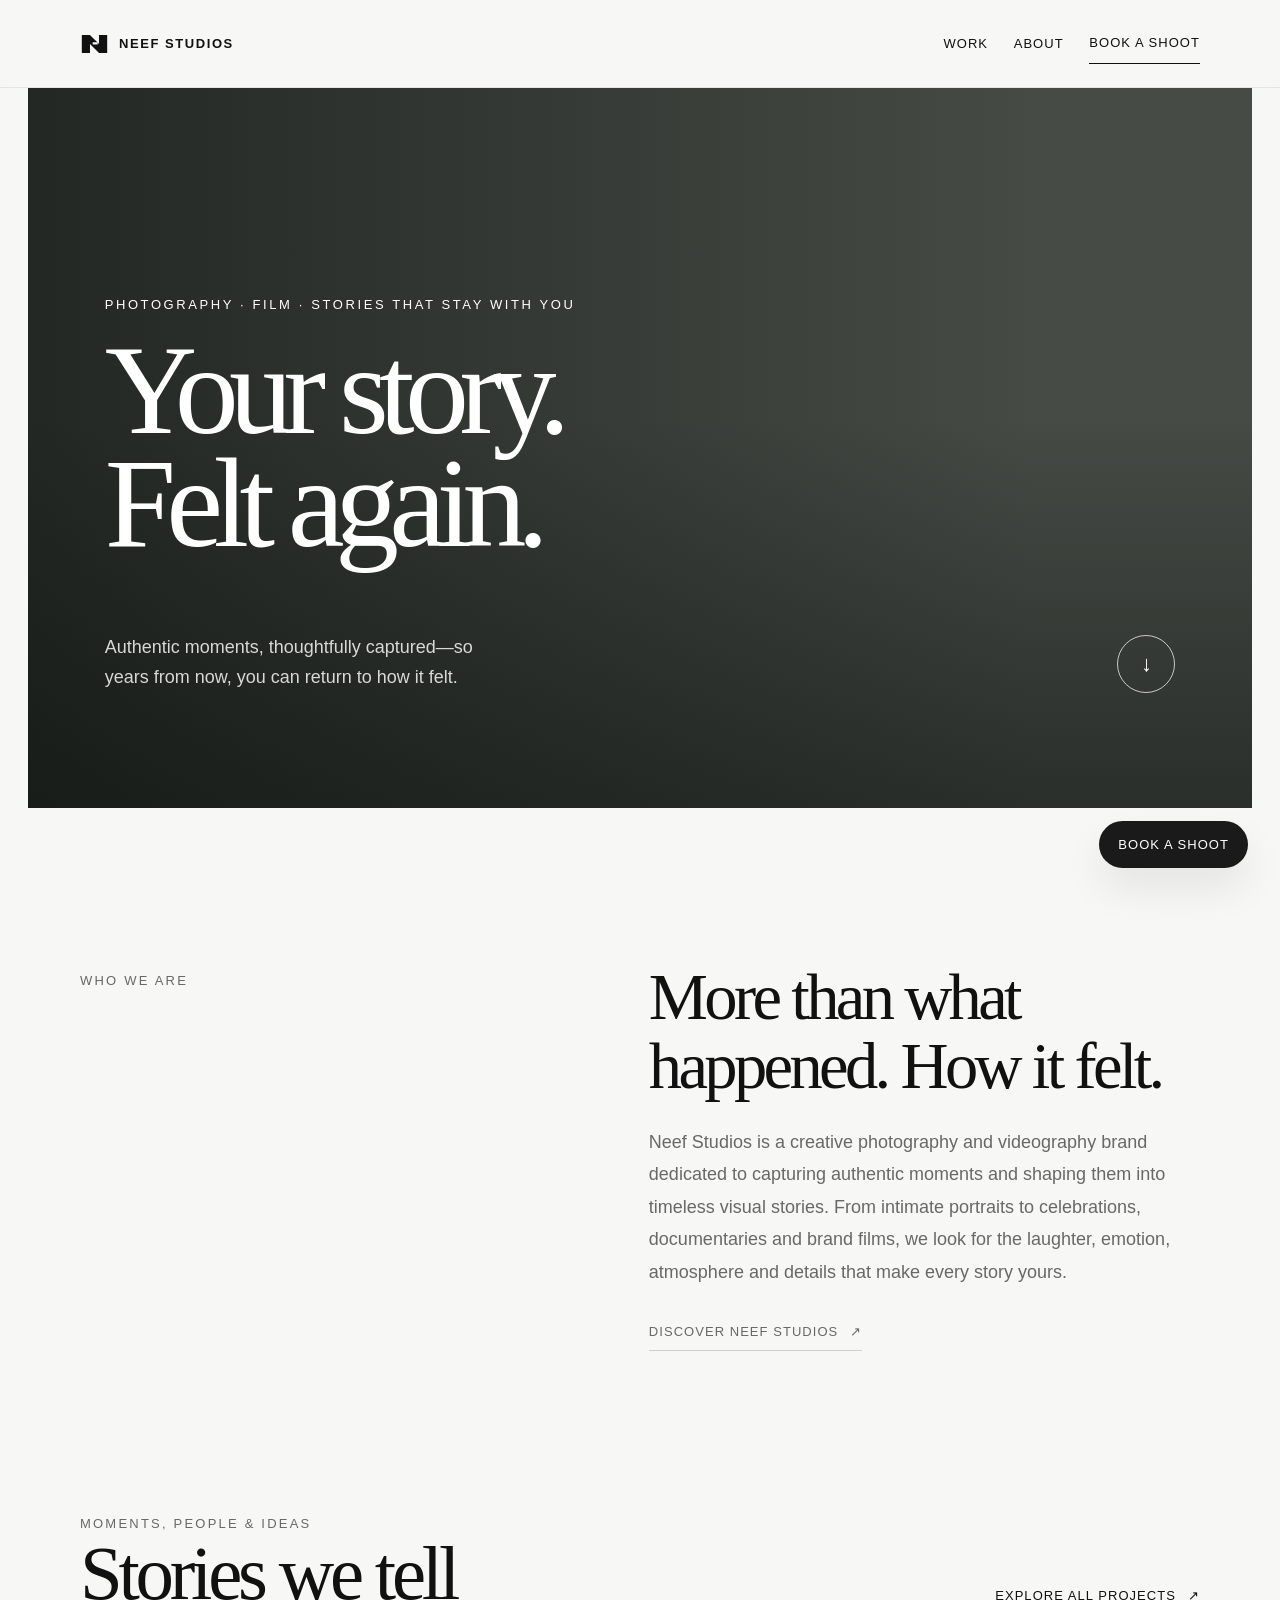
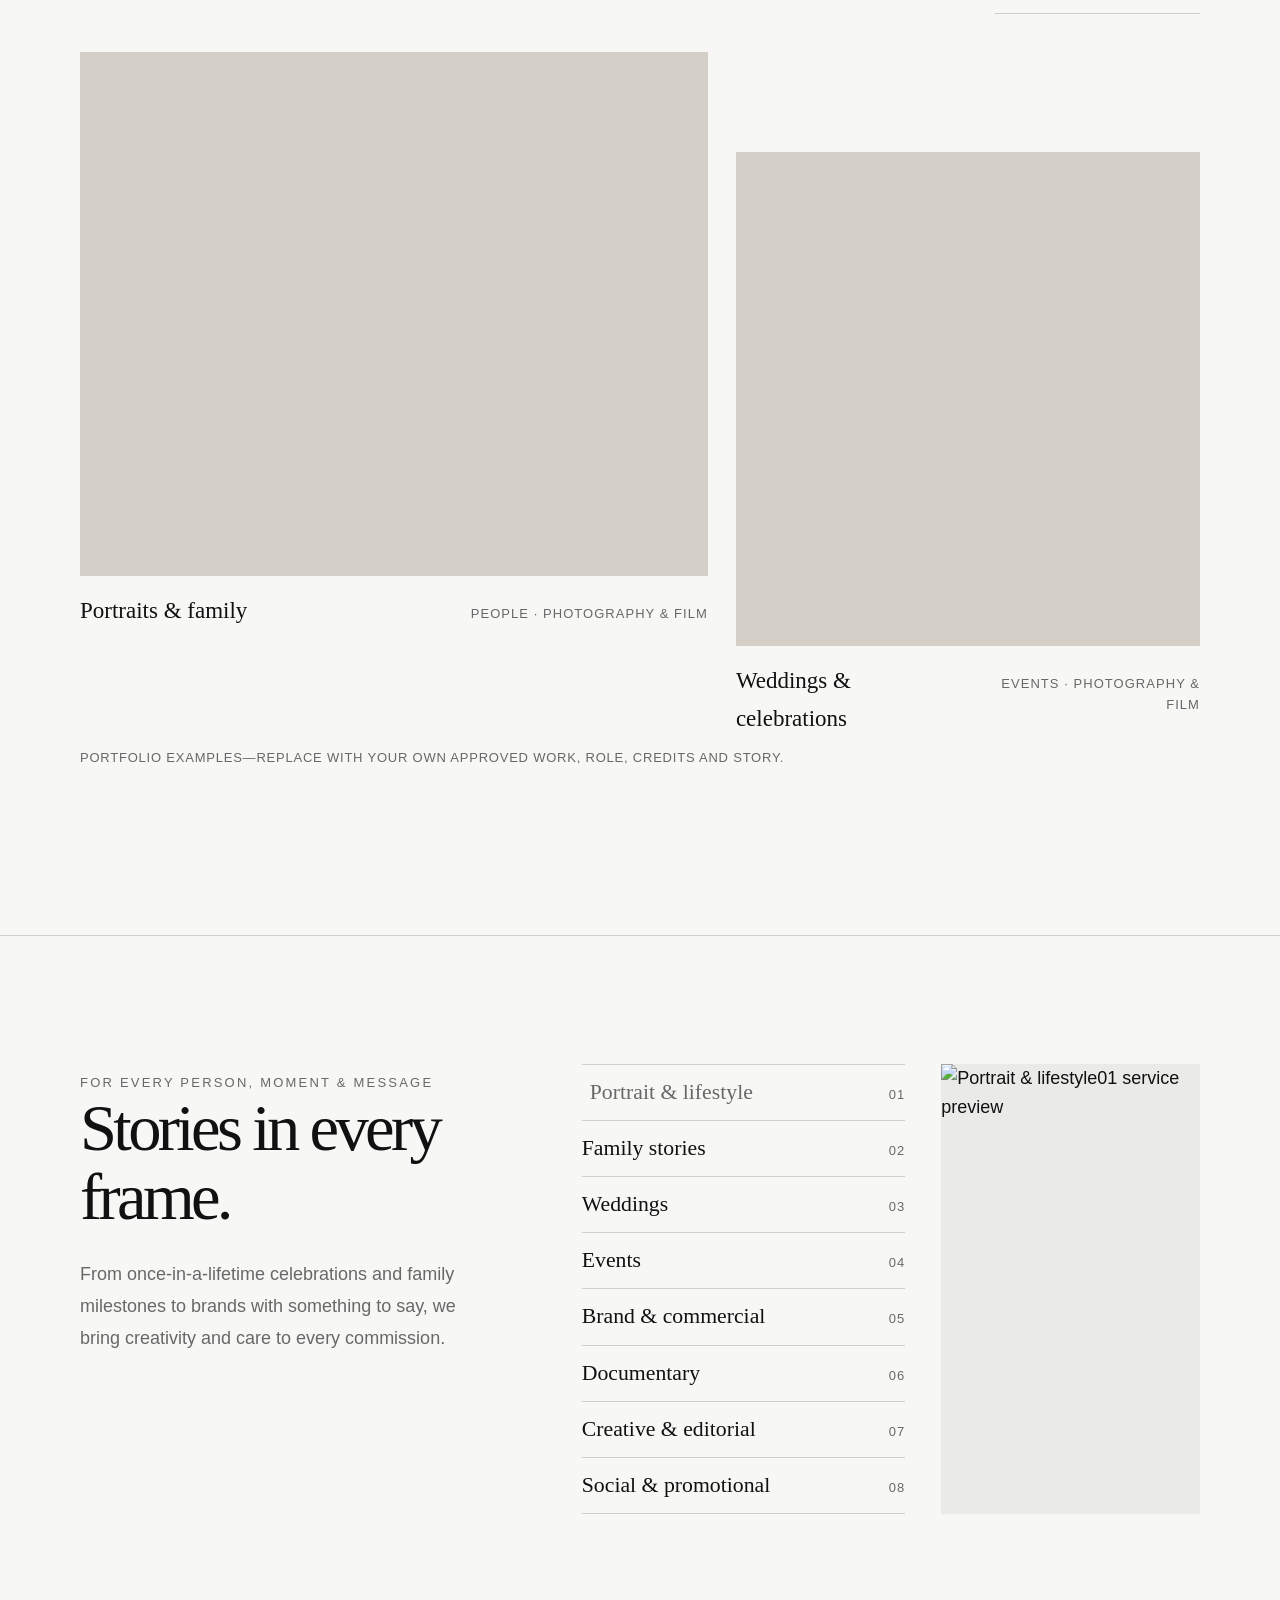
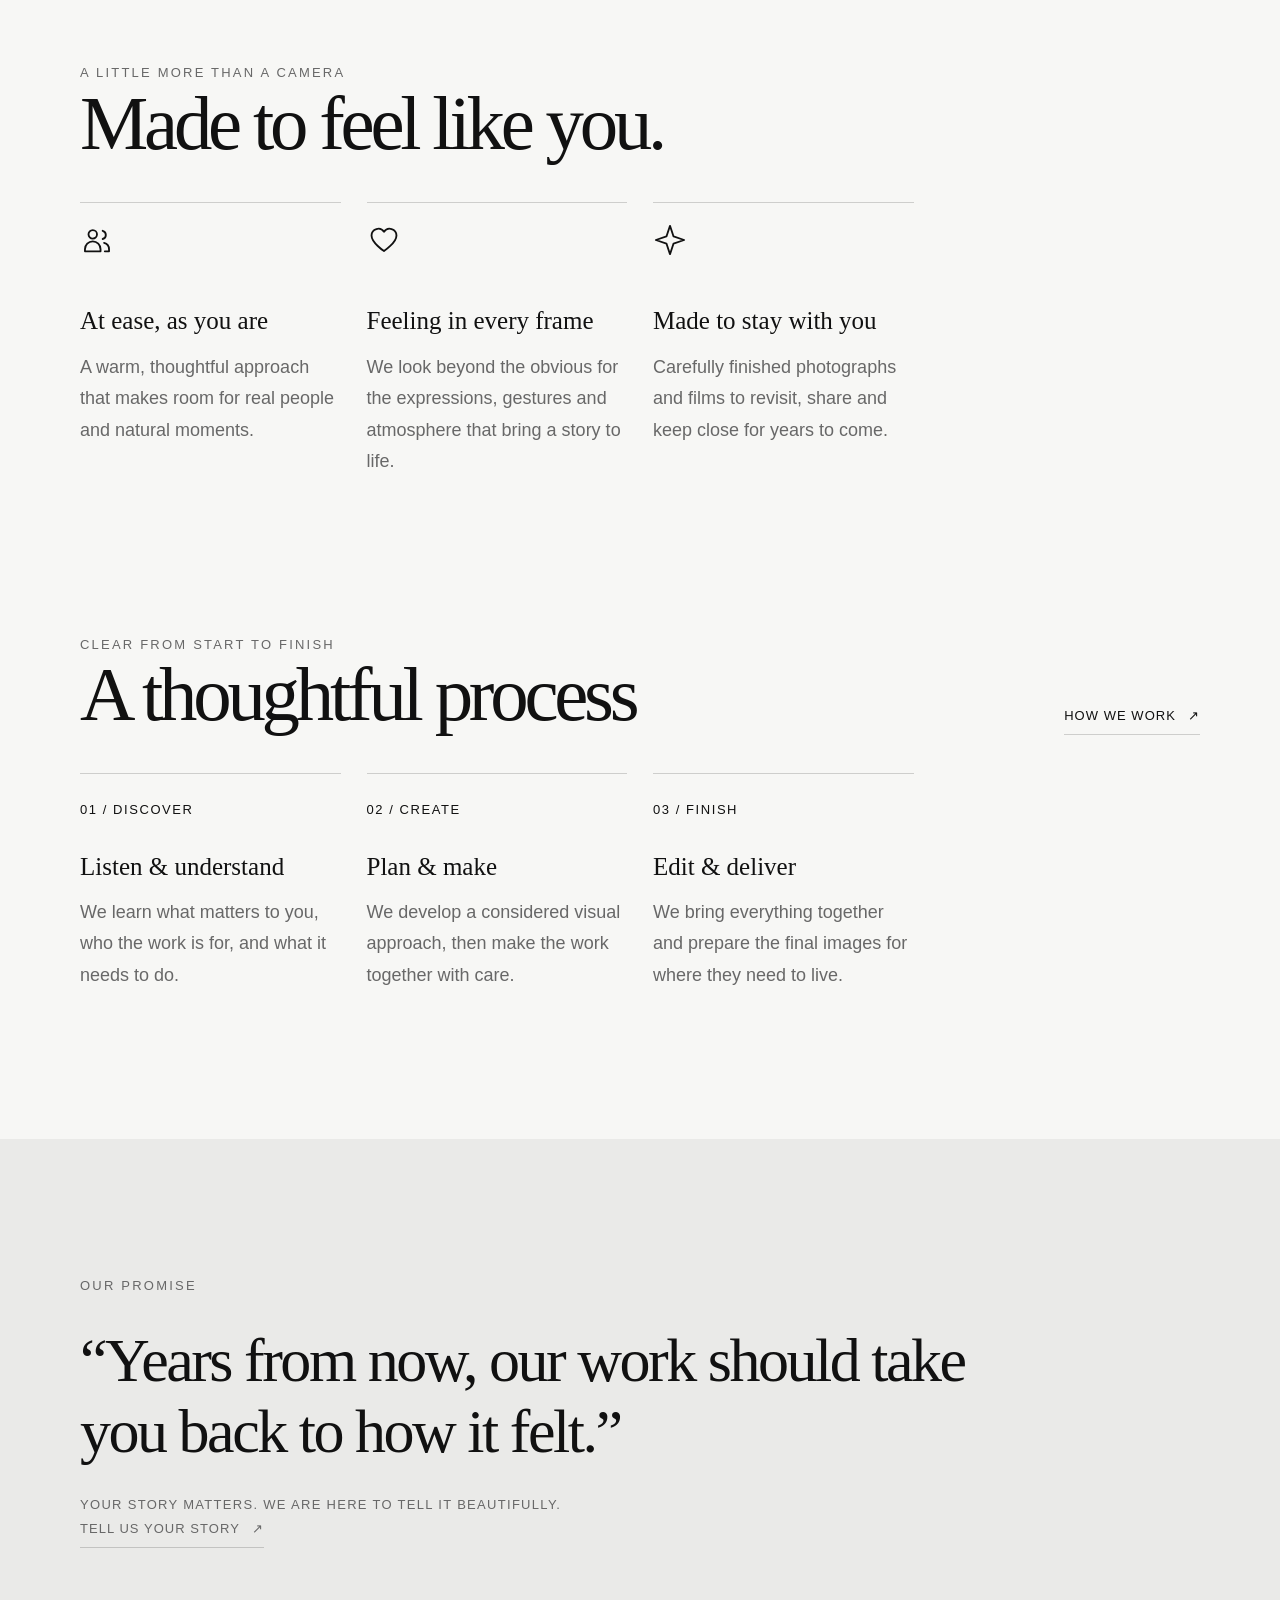
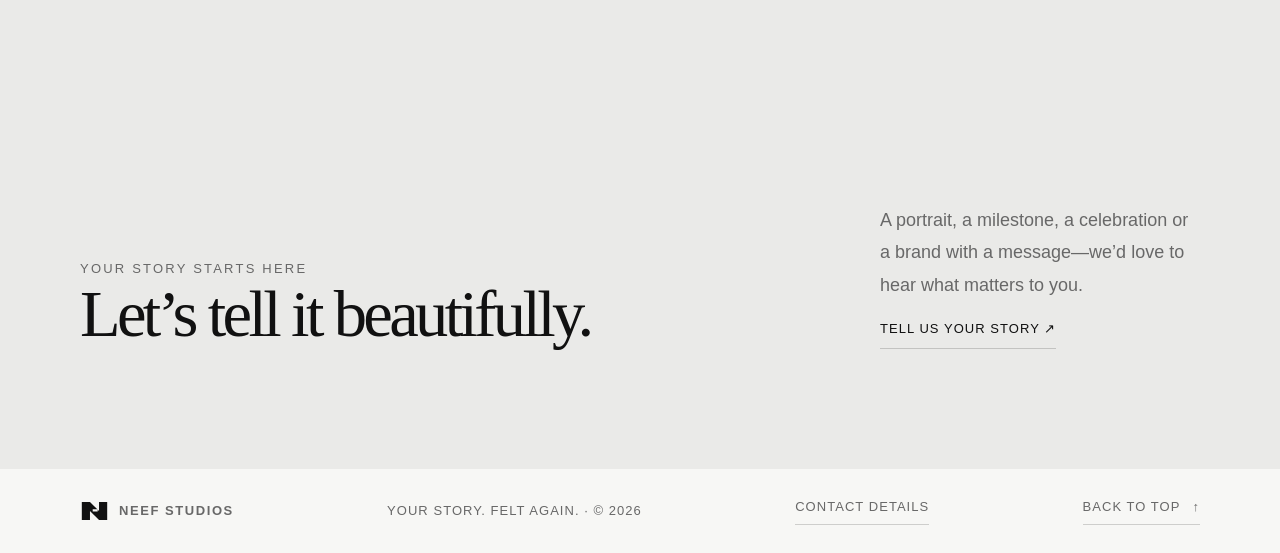
==== index.html @ 14a22620 "Oluwanifemi's studio" ====
<!DOCTYPE html>
<html lang="en-GB">
<head>
    <meta charset="UTF-8">
    <meta name="viewport" content="width=device-width, initial-scale=1.0">
    <meta name="description" content="Neef Studios captures authentic moments and turns them into timeless photography and films that take you back to how it felt.">
    <meta name="theme-color" content="#111111">
    <meta property="og:title" content="Neef Studios — Your Story, Felt Again">
    <meta property="og:description" content="Authentic photography and videography for people, families, weddings, events and brands in Liverpool.">
    <meta property="og:type" content="website">
    <meta property="og:image" content="https://images.unsplash.com/photo-1519741497674-611481863552?auto=format&fit=crop&w=1200&q=80">
    <title>Neef Studios — Your Story, Felt Again</title>
    <link rel="icon" type="image/svg+xml" href="assets/neef-mark.svg">
    <link rel="stylesheet" href="styles.css">
    <script async src="https://tally.so/widgets/embed.js"></script>
    <script defer src="site.js"></script>
</head>
<body>
    <a class="skip-link" href="#main-content">Skip to main content</a>
    <header class="site-header" id="top">
        <a class="wordmark" href="index.html" aria-label="Neef Studios home"><img class="brand-mark" src="assets/neef-mark.svg" alt="">Neef Studios</a>
        <nav class="nav-links" aria-label="Main navigation">
            <a href="work.html">Work</a>
            <a href="about.html">About</a>
            <a class="contact-link" href="#tally-open=5BWyWQ&amp;tally-overlay=1&amp;tally-emoji-text=📷&amp;tally-emoji-animation=flash&amp;tally-auto-close=3000" data-tally-open="5BWyWQ" data-tally-overlay="1" data-tally-emoji-text="📷" data-tally-emoji-animation="flash" data-tally-auto-close="3000" data-ref="website" data-service="Booking enquiry">Book a shoot</a>
        </nav>
    </header>

    <main id="main-content" tabindex="-1">
        <section class="hero hero-home" aria-labelledby="hero-title">
            <div class="hero-content">
                <p class="eyebrow">Photography · Film · Stories that stay with you</p>
                <h1 id="hero-title">Your story.<br>Felt again.</h1>
                <div class="hero-bottom">
                    <p class="hero-copy">Authentic moments, thoughtfully captured—so years from now, you can return to how it felt.</p>
                    <a class="round-link" href="#work" aria-label="Explore selected work">↓</a>
                </div>
            </div>
        </section>

        <section class="section intro" aria-labelledby="intro-title">
            <p class="section-label">Who we are</p>
            <div>
                <h2 id="intro-title">More than what happened. How it felt.</h2>
                <p class="intro-copy">Neef Studios is a creative photography and videography brand dedicated to capturing authentic moments and shaping them into timeless visual stories. From intimate portraits to celebrations, documentaries and brand films, we look for the laughter, emotion, atmosphere and details that make every story yours.</p>
                <p class="intro-copy"><a class="text-link" href="about.html">Discover Neef Studios <span aria-hidden="true">↗</span></a></p>
            </div>
        </section>

        <section class="section work" id="work" aria-labelledby="work-title">
            <div class="section-heading">
                <div>
                    <p class="section-label">Moments, people &amp; ideas</p>
                    <h2 id="work-title">Stories we tell</h2>
                </div>
                <a class="text-link" href="work.html">Explore all projects <span aria-hidden="true">↗</span></a>
            </div>
            <div class="projects">
                <article class="project">
                    <a class="project-card-link" href="projects/somewhere-slowly.html">
                        <div class="project-image-wrap">
                            <div class="project-image project-image-one" role="img" aria-label="Family sharing a candid moment together outdoors"></div>
                            <div class="project-overlay">
                                <span>Portraits · Families</span>
                                <strong>Small gestures, big feelings, the people who make a family.</strong>
                            </div>
                        </div>
                        <div class="project-meta">
                            <h3>Portraits &amp; family</h3>
                            <p>People · Photography &amp; film</p>
                        </div>
                    </a>
                </article>
                <article class="project">
                    <a class="project-card-link" href="projects/closer-to-the-tide.html">
                        <div class="project-image-wrap">
                            <div class="project-image project-image-two" role="img" aria-label="Wedding couple celebrating with family and friends"></div>
                            <div class="project-overlay">
                                <span>Weddings · Events</span>
                                <strong>The atmosphere, details and in-between moments of the day.</strong>
                            </div>
                        </div>
                        <div class="project-meta">
                            <h3>Weddings &amp; celebrations</h3>
                            <p>Events · Photography &amp; film</p>
                        </div>
                    </a>
                </article>
            </div>
            <p class="project-note">Portfolio examples—replace with your own approved work, role, credits and story.</p>
        </section>

        <section class="section services" aria-labelledby="services-title">
            <div>
                <p class="section-label">For every person, moment &amp; message</p>
                <h2 id="services-title">Stories in every frame.</h2>
                <p class="body-copy">From once-in-a-lifetime celebrations and family milestones to brands with something to say, we bring creativity and care to every commission.</p>
            </div>
            <div class="service-showcase">
                <ul class="service-index" aria-label="Our services">
                    <li><button class="service-item" type="button" data-service-preview="https://images.unsplash.com/photo-1534528741775-53994a69daeb?auto=format&amp;fit=crop&amp;w=900&amp;q=85" aria-pressed="false"><span class="service-name">Portrait &amp; lifestyle</span><span class="service-number">01</span></button></li>
                    <li><button class="service-item" type="button" data-service-preview="https://images.unsplash.com/photo-1511895426328-dc8714191300?auto=format&amp;fit=crop&amp;w=900&amp;q=85" aria-pressed="false"><span class="service-name">Family stories</span><span class="service-number">02</span></button></li>
                    <li><button class="service-item" type="button" data-service-preview="https://images.unsplash.com/photo-1519741497674-611481863552?auto=format&amp;fit=crop&amp;w=900&amp;q=85" aria-pressed="false"><span class="service-name">Weddings</span><span class="service-number">03</span></button></li>
                    <li><button class="service-item" type="button" data-service-preview="https://images.unsplash.com/photo-1511795409834-ef04bbd61622?auto=format&amp;fit=crop&amp;w=900&amp;q=85" aria-pressed="false"><span class="service-name">Events</span><span class="service-number">04</span></button></li>
                    <li><button class="service-item" type="button" data-service-preview="https://images.unsplash.com/photo-1524758631624-e2822e304c36?auto=format&amp;fit=crop&amp;w=900&amp;q=85" aria-pressed="false"><span class="service-name">Brand &amp; commercial</span><span class="service-number">05</span></button></li>
                    <li><button class="service-item" type="button" data-service-preview="https://images.unsplash.com/photo-1531058020387-3be344556be6?auto=format&amp;fit=crop&amp;w=900&amp;q=85" aria-pressed="false"><span class="service-name">Documentary</span><span class="service-number">06</span></button></li>
                    <li><button class="service-item" type="button" data-service-preview="https://images.unsplash.com/photo-1500530855697-b586d89ba3ee?auto=format&amp;fit=crop&amp;w=900&amp;q=85" aria-pressed="false"><span class="service-name">Creative &amp; editorial</span><span class="service-number">07</span></button></li>
                    <li><button class="service-item" type="button" data-service-preview="https://images.unsplash.com/photo-1611162617474-5b21e879e113?auto=format&amp;fit=crop&amp;w=900&amp;q=85" aria-pressed="false"><span class="service-name">Social &amp; promotional</span><span class="service-number">08</span></button></li>
                </ul>
                <div class="service-preview" data-service-preview-panel aria-hidden="true">
                    <img src="" alt="">
                    <span>Explore our services</span>
                </div>
            </div>
        </section>

        <section class="section home-process" aria-label="What makes a Neef Studios story">
            <div class="section-heading">
                <div>
                    <p class="section-label">A little more than a camera</p>
                    <h2>Made to feel like you.</h2>
                </div>
            </div>
            <div class="value-grid">
                <article class="value-card">
                    <svg class="service-icon" aria-hidden="true"><use href="assets/icons.svg#icon-people"></use></svg>
                    <h3>At ease, as you are</h3>
                    <p>A warm, thoughtful approach that makes room for real people and natural moments.</p>
                </article>
                <article class="value-card">
                    <svg class="service-icon" aria-hidden="true"><use href="assets/icons.svg#icon-heart"></use></svg>
                    <h3>Feeling in every frame</h3>
                    <p>We look beyond the obvious for the expressions, gestures and atmosphere that bring a story to life.</p>
                </article>
                <article class="value-card">
                    <svg class="service-icon" aria-hidden="true"><use href="assets/icons.svg#icon-spark"></use></svg>
                    <h3>Made to stay with you</h3>
                    <p>Carefully finished photographs and films to revisit, share and keep close for years to come.</p>
                </article>
            </div>
        </section>

        <section class="section home-process" aria-labelledby="process-title">
            <div class="section-heading">
                <div>
                    <p class="section-label">Clear from start to finish</p>
                    <h2 id="process-title">A thoughtful process</h2>
                </div>
                <a class="text-link" href="about.html">How we work <span aria-hidden="true">↗</span></a>
            </div>
            <div class="process-grid">
                <article class="process-card">
                    <span class="number">01 / DISCOVER</span>
                    <h3>Listen &amp; understand</h3>
                    <p>We learn what matters to you, who the work is for, and what it needs to do.</p>
                </article>
                <article class="process-card">
                    <span class="number">02 / CREATE</span>
                    <h3>Plan &amp; make</h3>
                    <p>We develop a considered visual approach, then make the work together with care.</p>
                </article>
                <article class="process-card">
                    <span class="number">03 / FINISH</span>
                    <h3>Edit &amp; deliver</h3>
                    <p>We bring everything together and prepare the final images for where they need to live.</p>
                </article>
            </div>
        </section>

        <section class="testimonial" aria-labelledby="approach-title">
            <div class="section">
                <p class="section-label">Our promise</p>
                <blockquote id="approach-title">“Years from now, our work should take you back to how it felt.”</blockquote>
                <p class="body-copy">Your story matters. We are here to tell it beautifully. <a class="text-link" href="#tally-open=5BWyWQ&amp;tally-overlay=1&amp;tally-emoji-text=📷&amp;tally-emoji-animation=flash&amp;tally-auto-close=3000" data-tally-open="5BWyWQ" data-tally-overlay="1" data-tally-emoji-text="📷" data-tally-emoji-animation="flash" data-tally-auto-close="3000" data-ref="website" data-service="General enquiry">Tell us your story <span aria-hidden="true">↗</span></a></p>
            </div>
        </section>

        <section class="contact" aria-labelledby="contact-title">
            <div class="section contact-inner">
                <div>
                    <p class="section-label">Your story starts here</p>
                    <h2 id="contact-title">Let’s tell it beautifully.</h2>
                </div>
                <p class="contact-note">A portrait, a milestone, a celebration or a brand with a message—we’d love to hear what matters to you.<br>
                    <a class="text-link" href="#tally-open=5BWyWQ&amp;tally-overlay=1&amp;tally-emoji-text=📷&amp;tally-emoji-animation=flash&amp;tally-auto-close=3000" data-tally-open="5BWyWQ" data-tally-overlay="1" data-tally-emoji-text="📷" data-tally-emoji-animation="flash" data-tally-auto-close="3000" data-ref="website" data-service="General enquiry">Tell us your story <span aria-hidden="true">↗</span></a>
                </p>
            </div>
        </section>
    </main>

    <footer class="site-footer">
        <a class="wordmark" href="index.html" aria-label="Neef Studios home"><img class="brand-mark" src="assets/neef-mark.svg" alt="">Neef Studios</a>
        <p>Your story. Felt again. · © <span data-current-year></span></p>
        <a class="text-link" href="contact.html">Contact details</a>
        <a class="text-link" href="#top">Back to top <span aria-hidden="true">↑</span></a>
    </footer>
    <a class="floating-cta" href="#tally-open=5BWyWQ&amp;tally-overlay=1&amp;tally-emoji-text=📷&amp;tally-emoji-animation=flash&amp;tally-auto-close=3000" data-tally-open="5BWyWQ" data-tally-overlay="1" data-tally-emoji-text="📷" data-tally-emoji-animation="flash" data-tally-auto-close="3000" data-ref="floating-cta" data-service="Booking enquiry">Book a shoot</a>
</body>
</html>
---- styles.css ----
:root {
    color-scheme: light;
    --text-small: clamp(12px, 0.15vw + 11.5px, 13px);
    --text-body: clamp(16px, 0.2vw + 15.5px, 18px);
    --ink: #111;
    --paper: #f7f7f5;
    --muted: #686868;
    --accent: #111;
    --line: rgba(17, 17, 17, 0.18);
    --soft: #eaeae8;
    --shadow: 0 20px 40px rgba(17, 17, 17, 0.08);
}

.case-video {
    padding: clamp(60px, 9vw, 110px) 0;
    background-color: var(--soft);
    background-image: radial-gradient(rgba(17, 17, 17, 0.06) 0.7px, transparent 0.7px);
    background-size: 20px 20px;
}

.case-video-inner {
    max-width: 1100px;
}

.video-preview {
    position: relative;
    width: 100%;
    aspect-ratio: 16 / 9;
    margin-top: 36px;
    overflow: hidden;
    border: 0;
    padding: 0;
    background: var(--ink);
    color: white;
    cursor: pointer;
    text-align: left;
}

.video-preview img,
.video-preview iframe {
    width: 100%;
    height: 100%;
    border: 0;
    object-fit: cover;
}

.video-preview img {
    opacity: 0.82;
    transition: opacity 250ms ease, transform 700ms cubic-bezier(0.2, 0.65, 0.3, 1);
}

.video-preview:hover img,
.video-preview:focus-visible img {
    opacity: 0.68;
    transform: scale(1.025);
}

.video-preview:focus-visible {
    outline: 3px solid var(--ink);
    outline-offset: 4px;
}

.video-play {
    position: absolute;
    top: 50%;
    left: 50%;
    width: 72px;
    height: 72px;
    display: grid;
    place-items: center;
    transform: translate(-50%, -50%);
    border: 1px solid rgba(255, 255, 255, 0.85);
    border-radius: 50%;
    background: rgba(17, 17, 17, 0.48);
    transition: background 180ms ease, transform 180ms ease;
}

.video-play::after {
    width: 0;
    height: 0;
    margin-left: 5px;
    border-top: 9px solid transparent;
    border-bottom: 9px solid transparent;
    border-left: 13px solid currentColor;
    content: "";
}

.video-preview:hover .video-play,
.video-preview:focus-visible .video-play {
    transform: translate(-50%, -50%) scale(1.08);
    background: rgba(17, 17, 17, 0.78);
}

.video-caption {
    display: flex;
    justify-content: space-between;
    gap: 24px;
    margin-top: 14px;
    color: var(--muted);
    font-size: var(--text-small);
    line-height: 1.6;
}

.video-caption p {
    margin: 0;
}

.video-credit {
    flex: 0 0 auto;
    text-align: right;
}

.video-credit a {
    color: var(--ink);
    text-decoration: underline;
    text-underline-offset: 3px;
}

* {
    box-sizing: border-box;
}

html {
    scroll-behavior: smooth;
}

body {
    margin: 0;
    background: var(--paper);
    color: var(--ink);
    font-family: Arial, Helvetica, sans-serif;
    font-size: var(--text-body);
    line-height: 1.65;
    -webkit-font-smoothing: antialiased;
}

a {
    color: inherit;
    text-decoration: none;
}

.skip-link {
    position: absolute;
    z-index: 100;
    top: 12px;
    left: 12px;
    padding: 12px 16px;
    transform: translateY(-160%);
    background: var(--ink);
    color: #fff;
}

.skip-link:focus {
    transform: translateY(0);
}

img {
    display: block;
    max-width: 100%;
}

.site-header,
.section,
.site-footer {
    width: min(1440px, 100%);
    margin: 0 auto;
    padding-right: 6.25%;
    padding-left: 6.25%;
}

.site-header {
    position: sticky;
    top: 0;
    z-index: 20;
    min-height: 88px;
    display: flex;
    align-items: center;
    justify-content: space-between;
    gap: 24px;
    background: rgba(247, 247, 245, 0.9);
    backdrop-filter: blur(8px);
    border-bottom: 1px solid rgba(17, 17, 17, 0.08);
}

.wordmark {
    display: inline-flex;
    align-items: center;
    gap: 10px;
    font-size: clamp(13px, 1vw, 15px);
    font-weight: 700;
    letter-spacing: 0.12em;
    text-transform: uppercase;
    white-space: nowrap;
}

.brand-mark {
    width: 29px;
    height: 22px;
    flex: 0 0 auto;
}

.nav-links {
    display: flex;
    flex-wrap: wrap;
    align-items: center;
    justify-content: flex-end;
    gap: clamp(14px, 2vw, 42px);
    font-size: var(--text-small);
    letter-spacing: 0.08em;
    text-transform: uppercase;
}

.nav-links a,
.text-link {
    transition: color 180ms ease;
}

.nav-links a {
    padding: 9px 0;
}

.nav-links a:hover,
.text-link:hover {
    text-decoration: underline;
    text-underline-offset: 5px;
}

.nav-links a:focus-visible,
.wordmark:focus-visible,
.round-link:focus-visible {
    outline: 2px solid currentColor;
    outline-offset: 4px;
}

.contact-link {
    padding: 7px 0 5px;
    border-bottom: 1px solid currentColor;
}

.floating-cta {
    position: fixed;
    right: clamp(18px, 3vw, 32px);
    bottom: clamp(18px, 3vw, 32px);
    z-index: 30;
    display: inline-flex;
    align-items: center;
    gap: 8px;
    padding: 12px 18px;
    border: 1px solid rgba(17, 17, 17, 0.12);
    border-radius: 999px;
    background: rgba(17, 17, 17, 0.96);
    box-shadow: var(--shadow);
    color: #fff;
    font-size: var(--text-small);
    letter-spacing: 0.08em;
    text-transform: uppercase;
    transition: transform 180ms ease, box-shadow 180ms ease;
}

.floating-cta:hover,
.floating-cta:focus-visible {
    transform: translateY(-2px);
    box-shadow: 0 24px 42px rgba(17, 17, 17, 0.18);
}

.hero {
    position: relative;
    min-height: min(720px, calc(100svh - 88px));
    margin: 0 2.2%;
    display: flex;
    align-items: flex-end;
    overflow: hidden;
    color: #fff;
    background: #4c514b center 52% / cover no-repeat;
}

.hero-home {
    background-image: url("https://images.unsplash.com/photo-1519741497674-611481863552?auto=format&fit=crop&w=2200&q=85");
}

.hero::before {
    position: absolute;
    inset: 0;
    content: "";
    background: linear-gradient(90deg, rgba(12, 16, 14, 0.64), rgba(12, 16, 14, 0.1) 82%),
        linear-gradient(0deg, rgba(12, 16, 14, 0.48), transparent 54%);
}

.hero-content {
    position: relative;
    z-index: 1;
    width: min(1440px, 100%);
    margin: 0 auto;
    padding: clamp(48px, 9vw, 120px) 6.25%;
}

.eyebrow {
    margin: 0 0 20px;
    font-size: var(--text-small);
    letter-spacing: 0.2em;
    line-height: 1.5;
    text-transform: uppercase;
}

.hero h1 {
    max-width: 900px;
    margin: 0;
    font-family: Georgia, "Times New Roman", serif;
    font-size: clamp(58px, 10vw, 144px);
    font-weight: 400;
    letter-spacing: -0.075em;
    line-height: 0.88;
}

.hero-bottom {
    display: flex;
    align-items: end;
    justify-content: space-between;
    gap: 32px;
    margin-top: clamp(34px, 6vw, 72px);
}

.hero-copy {
    max-width: 380px;
    margin: 0;
    color: rgba(255, 255, 255, 0.82);
    font-size: var(--text-body);
    line-height: 1.7;
}

.round-link {
    width: 58px;
    height: 58px;
    flex: 0 0 auto;
    display: grid;
    place-items: center;
    border: 1px solid rgba(255, 255, 255, 0.72);
    border-radius: 50%;
    font-size: 22px;
    transition: color 180ms ease, background 180ms ease;
}

.round-link:hover {
    background: #fff;
    color: var(--ink);
}

.intro {
    display: grid;
    grid-template-columns: 1fr 1.15fr;
    gap: 8%;
    padding-top: clamp(88px, 12vw, 160px);
    padding-bottom: clamp(88px, 12vw, 160px);
}

.section-label {
    margin: 8px 0 0;
    color: var(--muted);
    font-size: var(--text-small);
    letter-spacing: 0.17em;
    text-transform: uppercase;
}

.intro h2,
.services h2,
.section-heading h2,
.contact h2,
.page-title,
.case-title {
    margin: 0;
    font-family: Georgia, "Times New Roman", serif;
    font-size: clamp(38px, 5.2vw, 72px);
    font-weight: 400;
    letter-spacing: -0.055em;
    line-height: 1.04;
}

.intro-copy,
.body-copy {
    max-width: 650px;
    margin: 26px 0 0;
    color: var(--muted);
    font-size: var(--text-body);
    line-height: 1.8;
}

.work {
    padding-bottom: clamp(96px, 13vw, 170px);
}

.section-heading {
    display: flex;
    align-items: end;
    justify-content: space-between;
    gap: 24px;
    margin-bottom: 38px;
}

.section-heading h2 {
    font-size: clamp(42px, 6vw, 82px);
}

.text-link {
    display: inline-flex;
    align-items: center;
    gap: 12px;
    padding-bottom: 7px;
    border-bottom: 1px solid var(--line);
    font-size: var(--text-small);
    letter-spacing: 0.08em;
    text-transform: uppercase;
    white-space: nowrap;
}

.projects {
    display: grid;
    grid-template-columns: 1.15fr 0.85fr;
    gap: 28px;
}

.project:nth-child(2) {
    margin-top: 100px;
}

.project {
    min-width: 0;
}

.project[hidden],
[hidden] {
    display: none !important;
}

.project-image-wrap {
    position: relative;
    overflow: hidden;
    background: var(--ink);
}

.project-image {
    min-height: 280px;
    aspect-ratio: 1.2;
    background-color: #d4d0c7;
    background-position: center;
    background-size: cover;
    transition: transform 700ms cubic-bezier(0.2, 0.65, 0.3, 1), filter 500ms ease;
}

.project-card-link:hover .project-image,
.project-card-link:focus-visible .project-image {
    transform: scale(1.055);
    filter: saturate(0.82);
}

.project-overlay {
    position: absolute;
    inset: 0;
    display: flex;
    flex-direction: column;
    justify-content: end;
    padding: clamp(20px, 3vw, 36px);
    background: linear-gradient(0deg, rgba(0, 0, 0, 0.78), rgba(0, 0, 0, 0) 76%);
    color: white;
    opacity: 0;
    transform: translateY(10px);
    transition: opacity 350ms ease, transform 450ms ease;
}

.project-card-link:hover .project-overlay,
.project-card-link:focus-visible .project-overlay {
    opacity: 1;
    transform: translateY(0);
}

.project-overlay span {
    font-size: var(--text-small);
    letter-spacing: 0.15em;
    text-transform: uppercase;
}

.project-overlay strong {
    max-width: 32ch;
    margin-top: 10px;
    font-family: Georgia, "Times New Roman", serif;
    font-size: clamp(19px, 2.4vw, 27px);
    font-weight: 400;
    line-height: 1.25;
}

.project-overlay p {
    max-width: 36ch;
    margin: 10px 0 0;
    color: rgba(255, 255, 255, 0.88);
    font-size: var(--text-small);
    line-height: 1.6;
}

.work-filters {
    display: flex;
    flex-wrap: wrap;
    gap: 10px;
    margin: 0 0 38px;
}

.filter-button {
    min-height: 44px;
    display: inline-flex;
    align-items: center;
    gap: 9px;
    padding: 9px 14px;
    border: 1px solid var(--line);
    border-radius: 100px;
    background: transparent;
    color: var(--ink);
    cursor: pointer;
    font: inherit;
    font-size: var(--text-small);
    letter-spacing: 0.04em;
    transition: color 220ms ease, background 220ms ease, border-color 220ms ease;
}

.filter-button svg {
    width: 16px;
    height: 16px;
    fill: none;
    stroke: currentColor;
    stroke-linecap: round;
    stroke-linejoin: round;
    stroke-width: 1.5;
}

.filter-button:hover,
.filter-button.is-active {
    border-color: var(--ink);
    background: var(--ink);
    color: white;
}

.filter-button:focus-visible,
.project-card-link:focus-visible,
.text-link:focus-visible {
    outline: 2px solid var(--ink);
    outline-offset: 4px;
}

.empty-state {
    padding: 28px 0;
    color: var(--muted);
}

.empty-state h2 {
    margin: 0 0 10px;
    color: var(--ink);
    font-family: Georgia, "Times New Roman", serif;
    font-size: 30px;
    font-weight: 400;
}

.service-icon {
    width: 34px;
    height: 34px;
    margin-bottom: 12px;
    fill: none;
    stroke: var(--ink);
    stroke-linecap: round;
    stroke-linejoin: round;
    stroke-width: 1.3;
}

.project:nth-child(2) .project-image {
    aspect-ratio: 0.94;
}

.project-image-one {
    background-image: url("https://images.unsplash.com/photo-1511895426328-dc8714191300?auto=format&fit=crop&w=1200&q=85");
}

.project-image-two {
    background-image: url("https://images.unsplash.com/photo-1519741497674-611481863552?auto=format&fit=crop&w=1000&q=85");
}

.project-meta {
    display: flex;
    align-items: baseline;
    justify-content: space-between;
    gap: 18px;
    padding-top: 16px;
}

.project-meta h3 {
    margin: 0;
    font-family: Georgia, "Times New Roman", serif;
    font-size: 23px;
    font-weight: 400;
}

.project-meta p {
    margin: 0;
    color: var(--muted);
    font-size: var(--text-small);
    letter-spacing: 0.08em;
    text-align: right;
    text-transform: uppercase;
}

.project-note {
    margin: 9px 0 0;
    color: var(--muted);
    font-size: var(--text-small);
    letter-spacing: 0.06em;
    text-transform: uppercase;
}

.services {
    display: grid;
    grid-template-columns: 0.8fr 1.2fr;
    gap: 8%;
    padding-top: clamp(72px, 10vw, 128px);
    padding-bottom: clamp(80px, 11vw, 140px);
    border-top: 1px solid var(--line);
}

.service-index {
    display: grid;
    align-content: start;
    margin: 0;
    padding: 0;
    list-style: none;
    border-top: 1px solid var(--line);
}

.service-index li {
    min-width: 0;
    border-bottom: 1px solid var(--line);
}

.service-item {
    width: 100%;
    display: flex;
    align-items: baseline;
    justify-content: space-between;
    gap: 16px;
    padding: 14px 0;
    border: 0;
    background: transparent;
    color: var(--ink);
    cursor: pointer;
    font-family: Georgia, "Times New Roman", serif;
    font-size: clamp(19px, 1.7vw, 24px);
    line-height: 1.25;
    text-align: left;
    transition: color 180ms ease, padding 220ms ease;
}

.service-item:hover,
.service-item:focus-visible,
.service-item[aria-pressed="true"] {
    padding-left: 8px;
    color: var(--muted);
}

.service-item:focus-visible {
    outline: 2px solid var(--ink);
    outline-offset: 3px;
}

.service-number {
    color: var(--muted);
    font-family: Arial, Helvetica, sans-serif;
    font-size: var(--text-small);
    letter-spacing: 0.08em;
}

.service-showcase {
    display: grid;
    grid-template-columns: minmax(0, 1fr) minmax(160px, 0.8fr);
    align-items: stretch;
    gap: clamp(18px, 3vw, 36px);
}

.service-preview {
    position: relative;
    min-width: 0;
    min-height: 100%;
    overflow: hidden;
    background: var(--soft);
}

.service-preview img {
    width: 100%;
    height: 100%;
    min-height: 100%;
    object-fit: cover;
    opacity: 0;
    transform: scale(1.035);
    transition: opacity 300ms ease, transform 700ms cubic-bezier(0.2, 0.65, 0.3, 1);
}

.service-preview.is-visible img {
    opacity: 1;
    transform: scale(1);
}

.service-preview > span {
    position: absolute;
    inset: 0;
    display: grid;
    place-items: center;
    padding: 20px;
    color: var(--muted);
    font-size: var(--text-small);
    letter-spacing: 0.1em;
    text-align: center;
    text-transform: uppercase;
    transition: opacity 180ms ease;
}

.service-preview.is-visible > span {
    opacity: 0;
}

.service-list {
    margin: 0;
    padding: 0;
    list-style: none;
    border-top: 1px solid var(--line);
}

.service-list li {
    display: flex;
    justify-content: space-between;
    gap: 20px;
    padding: 20px 0;
    border-bottom: 1px solid var(--line);
    font-family: Georgia, "Times New Roman", serif;
    font-size: clamp(22px, 3vw, 34px);
}

.service-list span {
    color: var(--accent);
    font-family: Arial, Helvetica, sans-serif;
    font-size: var(--text-body);
}

.process-grid,
.value-grid,
.detail-grid {
    display: grid;
    grid-template-columns: repeat(4, minmax(0, 1fr));
    gap: 26px;
}

.process-card,
.value-card,
.detail-card {
    padding-top: 20px;
    border-top: 1px solid var(--line);
}

.process-card .number {
    color: var(--accent);
    font-size: var(--text-small);
    letter-spacing: 0.12em;
}

.process-card h3,
.value-card h3,
.detail-card h3 {
    margin: 22px 0 10px;
    font-family: Georgia, "Times New Roman", serif;
    font-size: 25px;
    font-weight: 400;
}

.process-card p,
.value-card p,
.detail-card p {
    margin: 0;
    color: var(--muted);
    font-size: var(--text-body);
    line-height: 1.75;
}

.home-process {
    padding-bottom: clamp(88px, 12vw, 148px);
}

.testimonial {
    padding-top: clamp(76px, 10vw, 128px);
    padding-bottom: clamp(76px, 10vw, 128px);
    background-color: var(--soft);
    background-image: radial-gradient(rgba(17, 17, 17, 0.07) 0.7px, transparent 0.7px);
    background-size: 18px 18px;
}

.testimonial blockquote {
    max-width: 900px;
    margin: 28px 0 0;
    font-family: Georgia, "Times New Roman", serif;
    font-size: clamp(30px, 5vw, 62px);
    letter-spacing: -0.04em;
    line-height: 1.15;
}

.testimonial .body-copy {
    font-size: var(--text-small);
    letter-spacing: 0.1em;
    text-transform: uppercase;
}

.contact {
    padding-top: clamp(72px, 10vw, 128px);
    padding-bottom: clamp(80px, 10vw, 120px);
    background-color: var(--soft);
    background-image: radial-gradient(rgba(17, 17, 17, 0.06) 0.7px, transparent 0.7px);
    background-size: 20px 20px;
}

.contact-inner {
    display: grid;
    grid-template-columns: 1fr 1fr;
    align-items: end;
    gap: 36px;
}

.contact h2 {
    max-width: 680px;
}

.contact-note {
    justify-self: end;
    max-width: 320px;
    margin: 0;
    color: var(--muted);
    font-size: var(--text-body);
    line-height: 1.8;
}

.contact-note a {
    display: inline-block;
    margin-top: 16px;
    color: var(--ink);
}

.site-footer {
    min-height: 84px;
    display: flex;
    align-items: center;
    justify-content: space-between;
    gap: 20px;
    color: var(--muted);
    font-size: var(--text-small);
    letter-spacing: 0.08em;
    text-transform: uppercase;
}

.site-footer p {
    margin: 0;
}

.page-intro {
    padding-top: clamp(72px, 10vw, 130px);
    padding-bottom: clamp(58px, 8vw, 100px);
}

.page-intro .page-title {
    max-width: 1000px;
    margin-top: 18px;
    font-size: clamp(48px, 8vw, 110px);
}

.page-intro .body-copy {
    max-width: 700px;
}

.archive-grid {
    padding-bottom: clamp(90px, 12vw, 150px);
}

.archive-grid .project {
    margin: 0;
}

.archive-grid .project:nth-child(3n + 2) {
    margin-top: 90px;
}

.archive-grid .project:nth-child(3n) {
    margin-top: 34px;
}

.project-card-link {
    display: block;
}

.project-card-link:hover .project-meta h3 {
    color: var(--accent);
}

.page-band {
    padding: clamp(72px, 10vw, 128px) 0;
    background-color: var(--soft);
    background-image: radial-gradient(rgba(17, 17, 17, 0.06) 0.7px, transparent 0.7px);
    background-size: 20px 20px;
}

.content-section {
    padding-top: clamp(72px, 10vw, 128px);
    padding-bottom: clamp(72px, 10vw, 128px);
}

.content-split {
    display: grid;
    grid-template-columns: 0.75fr 1.25fr;
    gap: 8%;
}

.content-split h2,
.case-section h2 {
    margin: 0;
    font-family: Georgia, "Times New Roman", serif;
    font-size: clamp(34px, 4.5vw, 58px);
    font-weight: 400;
    letter-spacing: -0.05em;
}

.about-image {
    min-height: 420px;
    aspect-ratio: 1.4;
    background: #d4d0c7 url("https://images.unsplash.com/photo-1511895426328-dc8714191300?auto=format&fit=crop&w=1800&q=85") center / cover no-repeat;
}

.case-hero {
    position: relative;
    min-height: min(620px, 72svh);
    margin: 0 2.2%;
    display: flex;
    align-items: end;
    overflow: hidden;
    color: #fff;
    background: #4c514b center / cover no-repeat;
}

.case-hero::before {
    position: absolute;
    inset: 0;
    content: "";
    background: linear-gradient(0deg, rgba(12, 16, 14, 0.68), rgba(12, 16, 14, 0.02) 90%);
}

.case-hero-one {
    background-image: url("https://images.unsplash.com/photo-1511895426328-dc8714191300?auto=format&fit=crop&w=2000&q=85");
}

.case-hero-two {
    background-image: url("https://images.unsplash.com/photo-1519741497674-611481863552?auto=format&fit=crop&w=2000&q=85");
}

.case-hero-content {
    position: relative;
    z-index: 1;
    width: min(1440px, 100%);
    margin: 0 auto;
    padding: clamp(48px, 8vw, 100px) 6.25%;
}

.case-title {
    max-width: 900px;
    margin-top: 16px;
    font-size: clamp(56px, 9vw, 116px);
}

.case-summary {
    max-width: 600px;
    margin: 22px 0 0;
    color: rgba(255, 255, 255, 0.84);
    font-size: var(--text-body);
    line-height: 1.75;
}

.case-meta {
    display: grid;
    grid-template-columns: repeat(4, 1fr);
    gap: 22px;
    padding-top: 32px;
    padding-bottom: 32px;
    border-bottom: 1px solid var(--line);
}

.case-meta p {
    margin: 0;
    color: var(--muted);
    font-size: var(--text-small);
    line-height: 1.7;
}

.case-meta strong {
    display: block;
    margin-bottom: 6px;
    color: var(--ink);
    font-size: var(--text-small);
    letter-spacing: 0.12em;
    text-transform: uppercase;
}

.case-section {
    padding-top: clamp(60px, 9vw, 110px);
    padding-bottom: clamp(60px, 9vw, 110px);
}

.case-section .body-copy {
    margin-top: 18px;
}

.case-gallery {
    display: grid;
    grid-template-columns: 1fr 1fr;
    min-width: 0;
    gap: 20px;
    margin-top: 44px;
}

.case-process-grid {
    margin-top: 42px;
}

.gallery-image {
    min-height: 280px;
    aspect-ratio: 1.15;
    min-width: 0;
    background-position: center;
    background-size: cover;
    background-color: #d4d0c7;
}

.gallery-wide {
    grid-column: 1 / -1;
    aspect-ratio: 1.9;
}

.image-landscape {
    background-image: url("https://images.unsplash.com/photo-1511895426328-dc8714191300?auto=format&fit=crop&w=1600&q=85");
}

.image-coast {
    background-image: url("https://images.unsplash.com/photo-1519741497674-611481863552?auto=format&fit=crop&w=1600&q=85");
}

.image-sky {
    background-image: url("https://images.unsplash.com/photo-1511795409834-ef04bbd61622?auto=format&fit=crop&w=1600&q=85");
}

.image-mountain {
    background-image: url("https://images.unsplash.com/photo-1511988617509-a57c8a288659?auto=format&fit=crop&w=1600&q=85");
}

.case-next {
    display: flex;
    align-items: center;
    justify-content: space-between;
    gap: 24px;
    padding-top: 28px;
    padding-bottom: 28px;
    border-top: 1px solid var(--line);
}

.case-next p {
    margin: 0 0 8px;
    color: var(--muted);
    font-size: var(--text-small);
    letter-spacing: 0.12em;
    text-transform: uppercase;
}

.case-next h2 {
    margin: 0;
    font-family: Georgia, "Times New Roman", serif;
    font-size: clamp(25px, 4vw, 42px);
    font-weight: 400;
}

.contact-button {
    border: 0;
    background: transparent;
    cursor: pointer;
    font-family: inherit;
}

.contact-options {
    display: grid;
    grid-template-columns: 1fr 1fr;
    gap: 30px;
    margin-top: 48px;
}

.contact-option {
    padding: 24px 0;
    border-top: 1px solid var(--line);
}

.contact-option h2 {
    margin: 0 0 12px;
    font-family: Georgia, "Times New Roman", serif;
    font-size: 28px;
    font-weight: 400;
}

.contact-option p {
    margin: 0;
    color: var(--muted);
    font-size: var(--text-body);
    line-height: 1.75;
}

.direct-contact-link {
    color: var(--ink);
    text-decoration: underline;
    text-underline-offset: 4px;
}

.contact-location {
    display: grid;
    grid-template-columns: minmax(220px, 0.7fr) minmax(0, 1.3fr);
    align-items: stretch;
    gap: clamp(32px, 7vw, 96px);
}

.contact-location h2 {
    margin: 0;
    font-family: Georgia, "Times New Roman", serif;
    font-size: clamp(34px, 4.5vw, 58px);
    font-weight: 400;
    letter-spacing: -0.05em;
}

.studio-address {
    margin: 24px 0 18px;
    color: var(--muted);
    font-size: var(--text-body);
    font-style: normal;
    line-height: 1.8;
}

.contact-map {
    width: 100%;
    min-height: 360px;
    border: 0;
    background: var(--paper);
}

.purpose-panel {
    padding: clamp(68px, 9vw, 112px) 0;
    background-color: var(--ink);
    background-image: radial-gradient(rgba(255, 255, 255, 0.09) 0.7px, transparent 0.7px);
    background-size: 22px 22px;
    color: #fff;
}

.purpose-panel .section-label,
.purpose-panel .body-copy {
    color: rgba(255, 255, 255, 0.7);
}

.purpose-panel blockquote {
    max-width: 980px;
    margin: 26px 0 0;
    font-family: Georgia, "Times New Roman", serif;
    font-size: clamp(36px, 6.4vw, 86px);
    letter-spacing: -0.05em;
    line-height: 1.02;
}

.brand-note {
    display: inline-flex;
    align-items: center;
    gap: 10px;
    padding: 9px 12px;
    border: 1px solid currentColor;
    font-size: var(--text-small);
    letter-spacing: 0.12em;
    text-transform: uppercase;
}

.brand-note img {
    width: 20px;
    height: 15px;
    filter: invert(1);
}

.visually-hidden {
    position: absolute;
    width: 1px;
    height: 1px;
    padding: 0;
    margin: -1px;
    overflow: hidden;
    clip: rect(0, 0, 0, 0);
    white-space: nowrap;
    border: 0;
}

@media (max-width: 900px) {
    .services {
        grid-template-columns: 1fr;
        gap: 36px;
    }
}

@media (max-width: 700px) {
    .site-header {
        min-height: 72px;
    }

    .nav-links {
        gap: clamp(8px, 2vw, 12px);
        font-size: var(--text-small);
    }

    .hero {
        min-height: min(720px, calc(90svh - 72px));
        margin: 0 12px;
        background-position: 58% center;
    }

    .hero h1 {
        font-size: clamp(62px, 17vw, 104px);
    }

    .intro,
    .services,
    .contact-inner,
    .contact-location,
    .content-split {
        grid-template-columns: 1fr;
        gap: 30px;
    }

    .intro {
        padding-top: 82px;
        padding-bottom: 82px;
    }

    .intro-copy {
        margin-top: 18px;
    }

    .section-heading {
        align-items: start;
        flex-direction: column;
    }

    .projects,
    .process-grid,
    .value-grid {
        grid-template-columns: 1fr;
        gap: 38px;
    }

    .detail-grid {
        grid-template-columns: repeat(2, minmax(0, 1fr));
        gap: 28px;
    }

    .service-index {
        grid-template-columns: 1fr;
    }

    .service-showcase {
        grid-template-columns: 1fr;
        gap: 22px;
    }

    .service-preview {
        width: 100%;
        min-height: 0;
        aspect-ratio: 1.35;
    }

    .service-preview img {
        min-height: 0;
        aspect-ratio: 1.35;
    }

    .project:nth-child(2),
    .archive-grid .project:nth-child(3n + 2),
    .archive-grid .project:nth-child(3n) {
        margin-top: 0;
    }

    .project-image,
    .project:nth-child(2) .project-image {
        min-height: 0;
        aspect-ratio: 1.12;
    }

    .project-meta {
        flex-wrap: wrap;
    }

    .project-meta p {
        text-align: left;
    }

    .project-overlay {
        position: relative;
        min-height: 108px;
        opacity: 1;
        transform: none;
        background: var(--ink);
    }

    .work-filters {
        gap: 8px;
    }

    .filter-button {
        min-height: 44px;
        padding: 9px 11px;
    }

    .contact-note {
        justify-self: start;
    }

    .case-meta {
        grid-template-columns: 1fr 1fr;
    }

    .case-gallery,
    .contact-options {
        grid-template-columns: 1fr;
    }

    .video-caption {
        flex-direction: column;
        gap: 6px;
    }

    .video-credit {
        text-align: left;
    }

    .contact-map {
        min-height: 300px;
    }

    .gallery-wide {
        grid-column: auto;
        aspect-ratio: 1.15;
    }

    .gallery-image {
        min-height: 0;
    }

    .about-image {
        min-height: 300px;
    }

    .site-footer {
        flex-wrap: wrap;
        padding-top: 20px;
        padding-bottom: 20px;
    }

    .floating-cta {
        right: 14px;
        bottom: 14px;
        padding: 10px 14px;
    }
}

@media (max-width: 420px) {
    .site-header,
    .section,
    .site-footer {
        padding-right: 7%;
        padding-left: 7%;
    }

    .wordmark {
        font-size: 12px;
        gap: 7px;
        letter-spacing: 0.02em;
    }

    .brand-mark {
        width: 24px;
    }

    .nav-links {
        gap: 4px;
    }

    .site-header {
        gap: 4px;
    }

    .hero-bottom {
        align-items: center;
    }

    .case-meta {
        grid-template-columns: 1fr;
    }

    .detail-grid {
        grid-template-columns: 1fr;
    }
}

@media (prefers-reduced-motion: reduce) {
    html {
        scroll-behavior: auto;
    }

    *,
    *::before,
    *::after {
        transition-duration: 0.01ms !important;
    }

    .project-card-link:hover .project-image,
    .project-card-link:focus-visible .project-image {
        transform: none;
    }
}
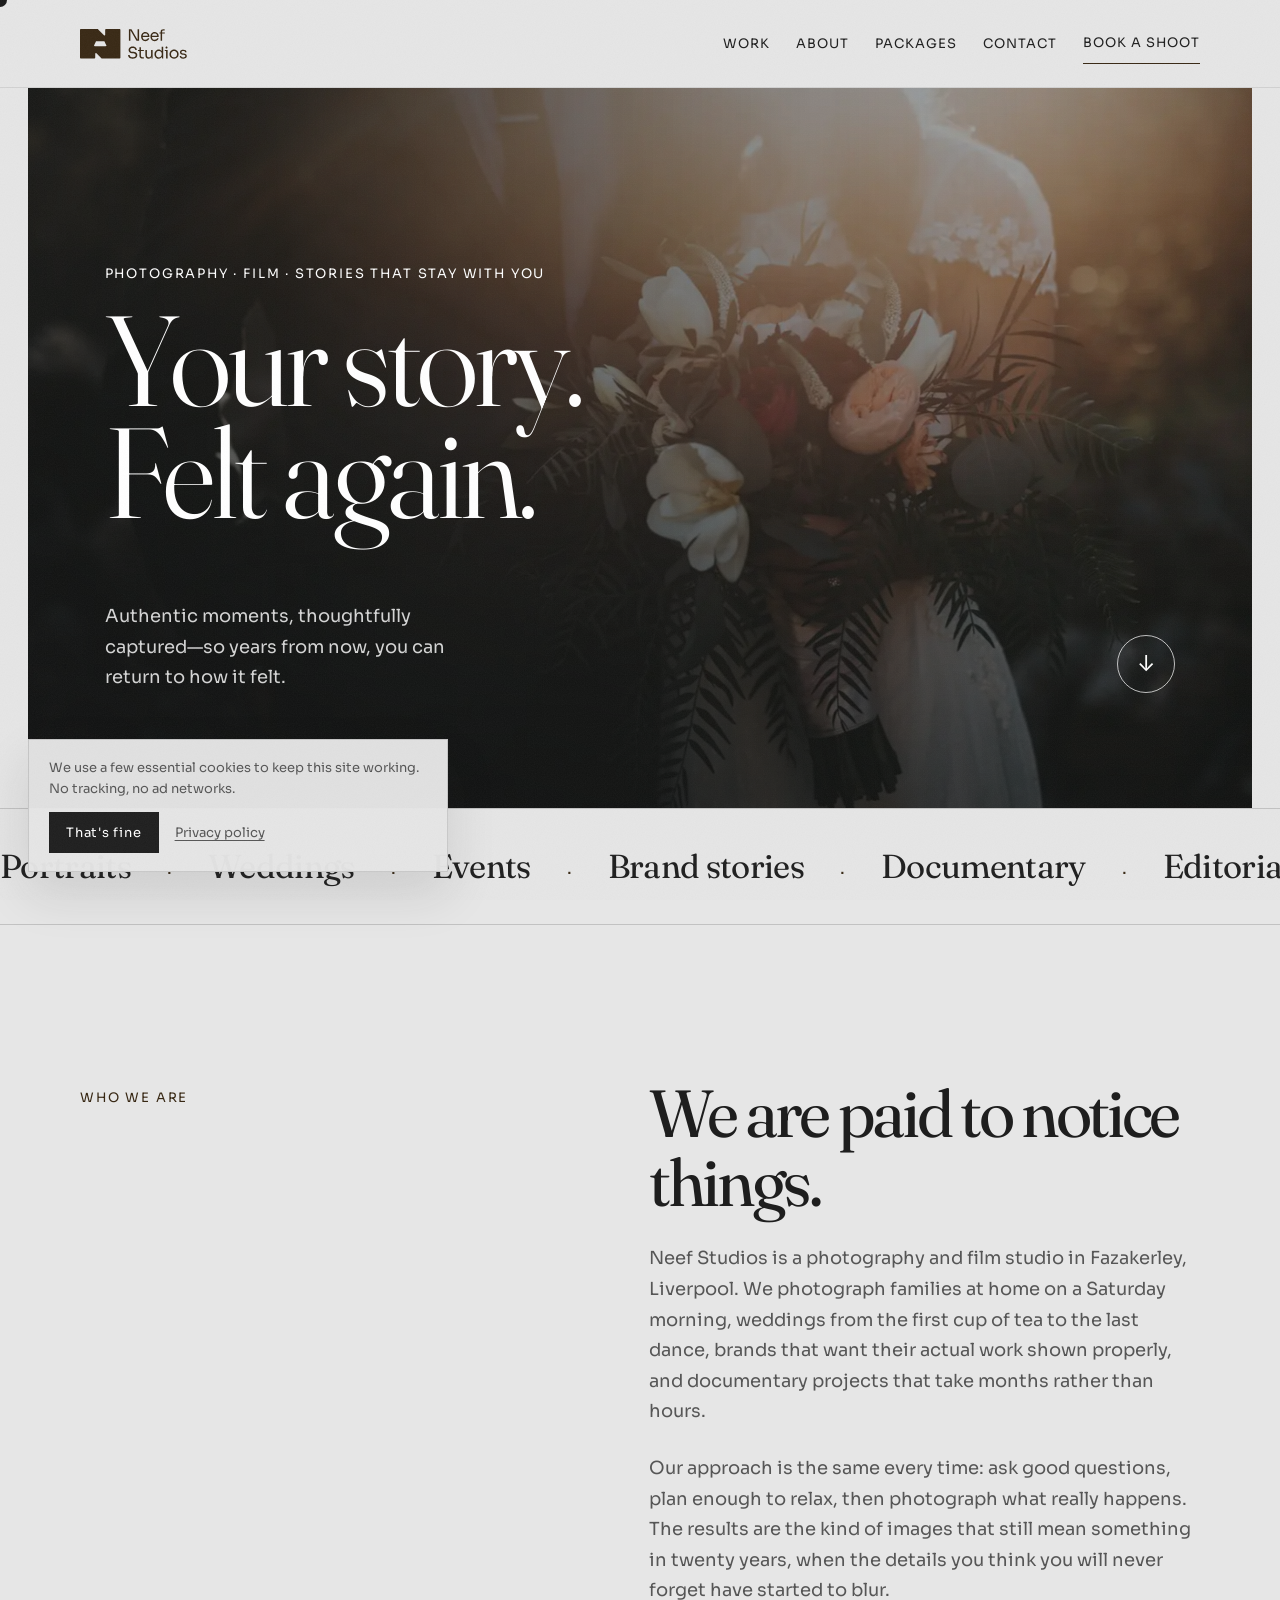
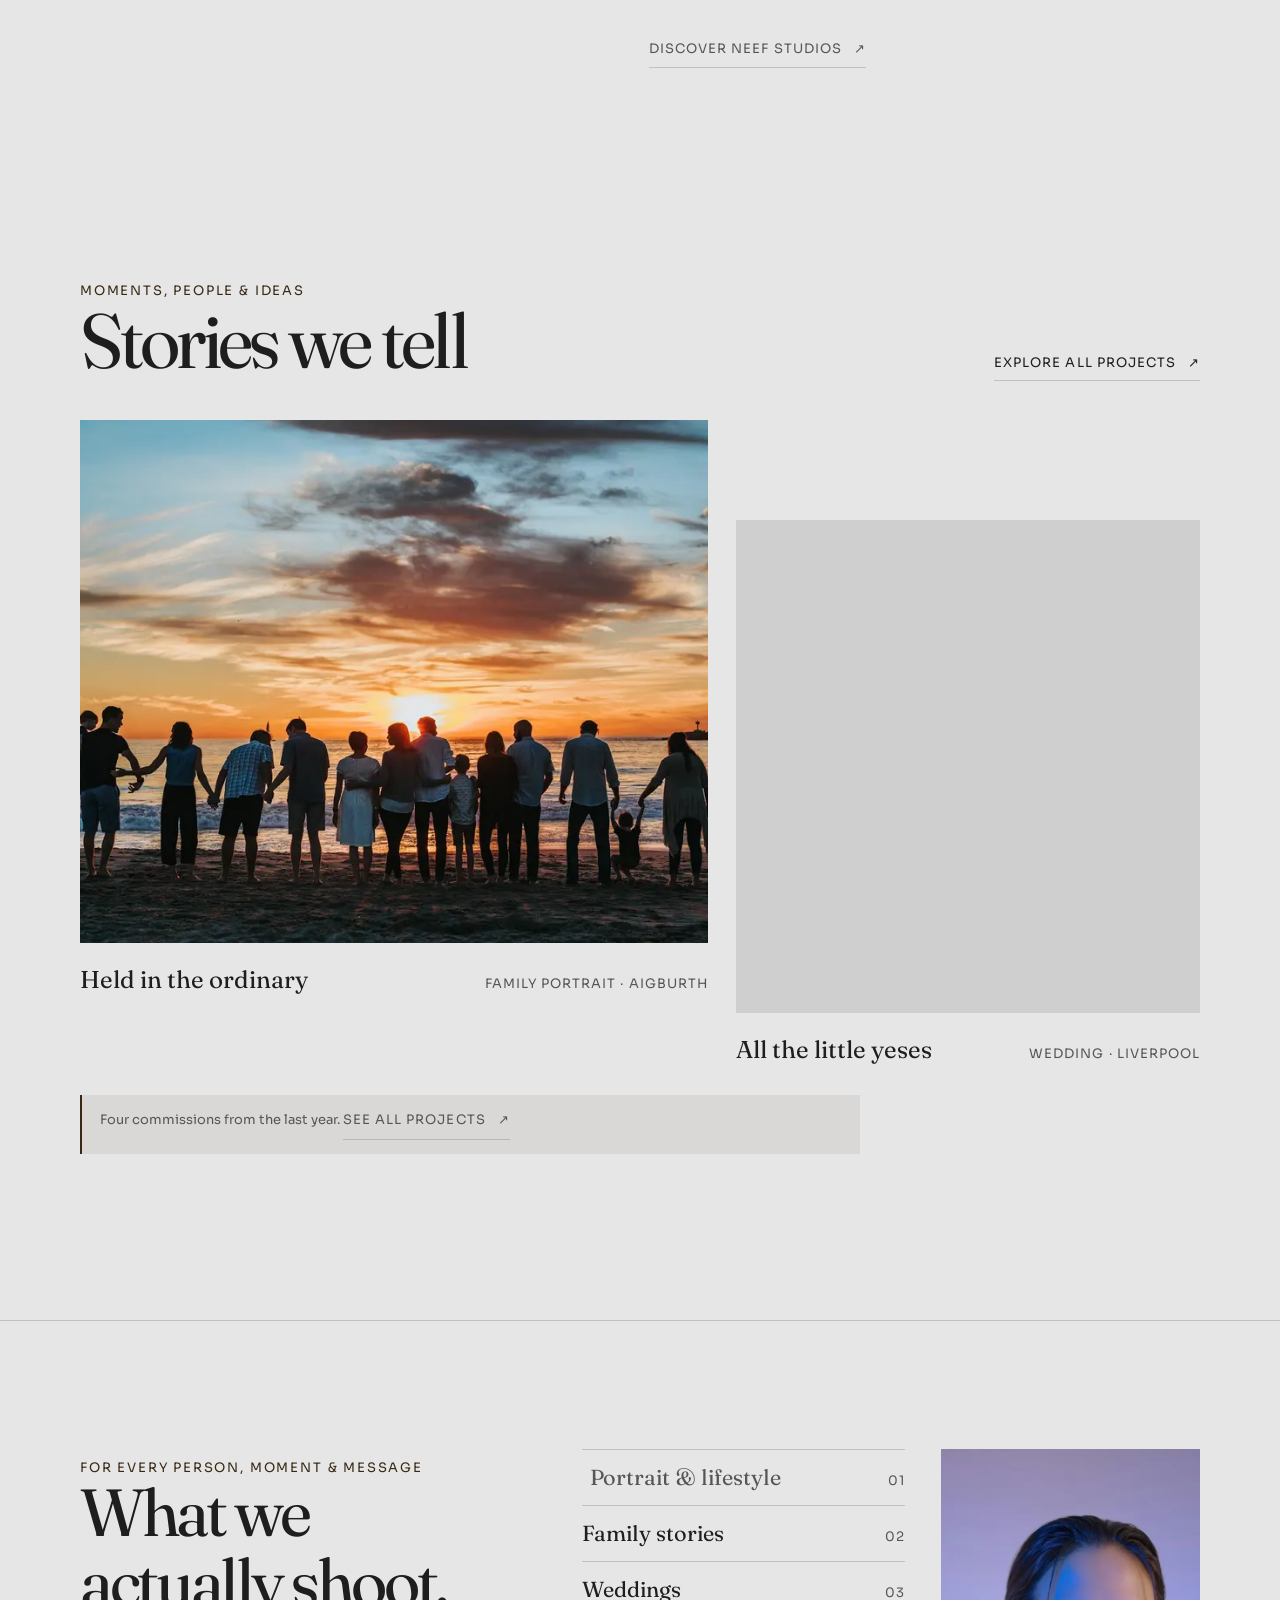
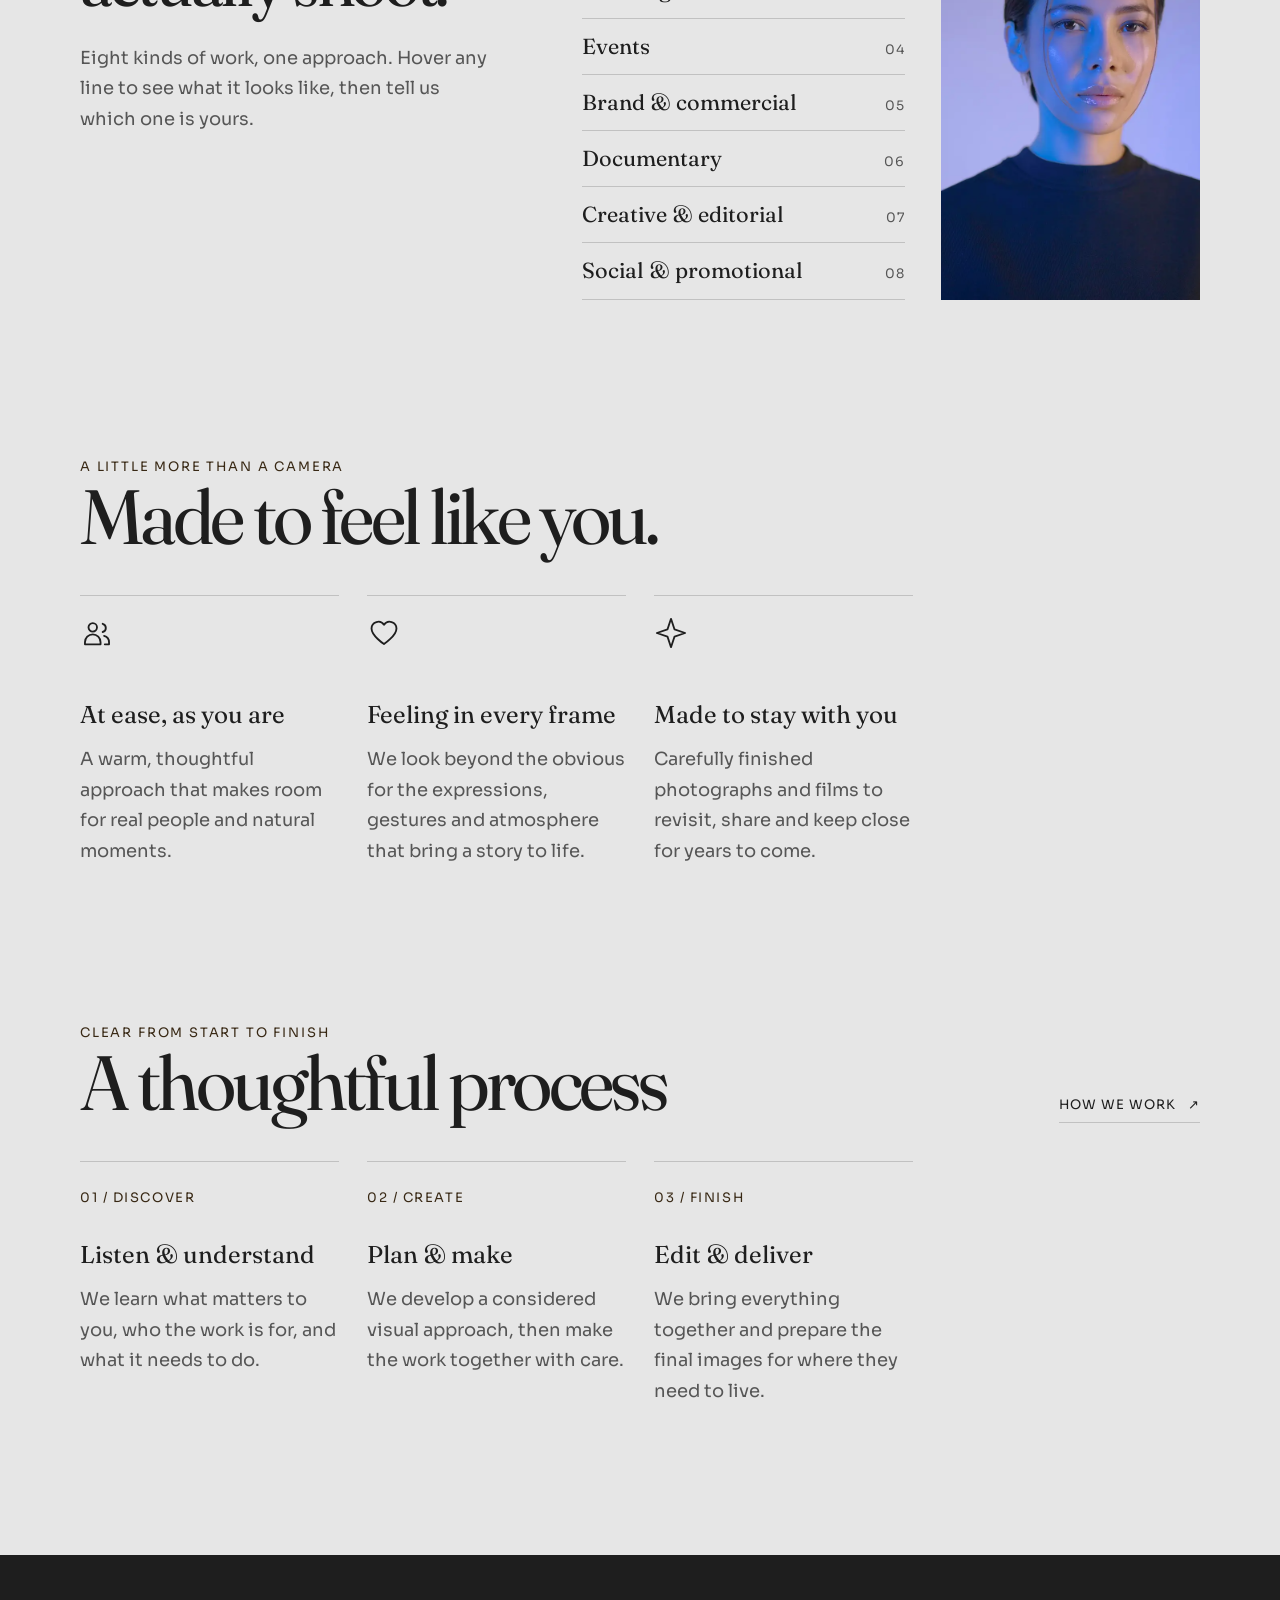
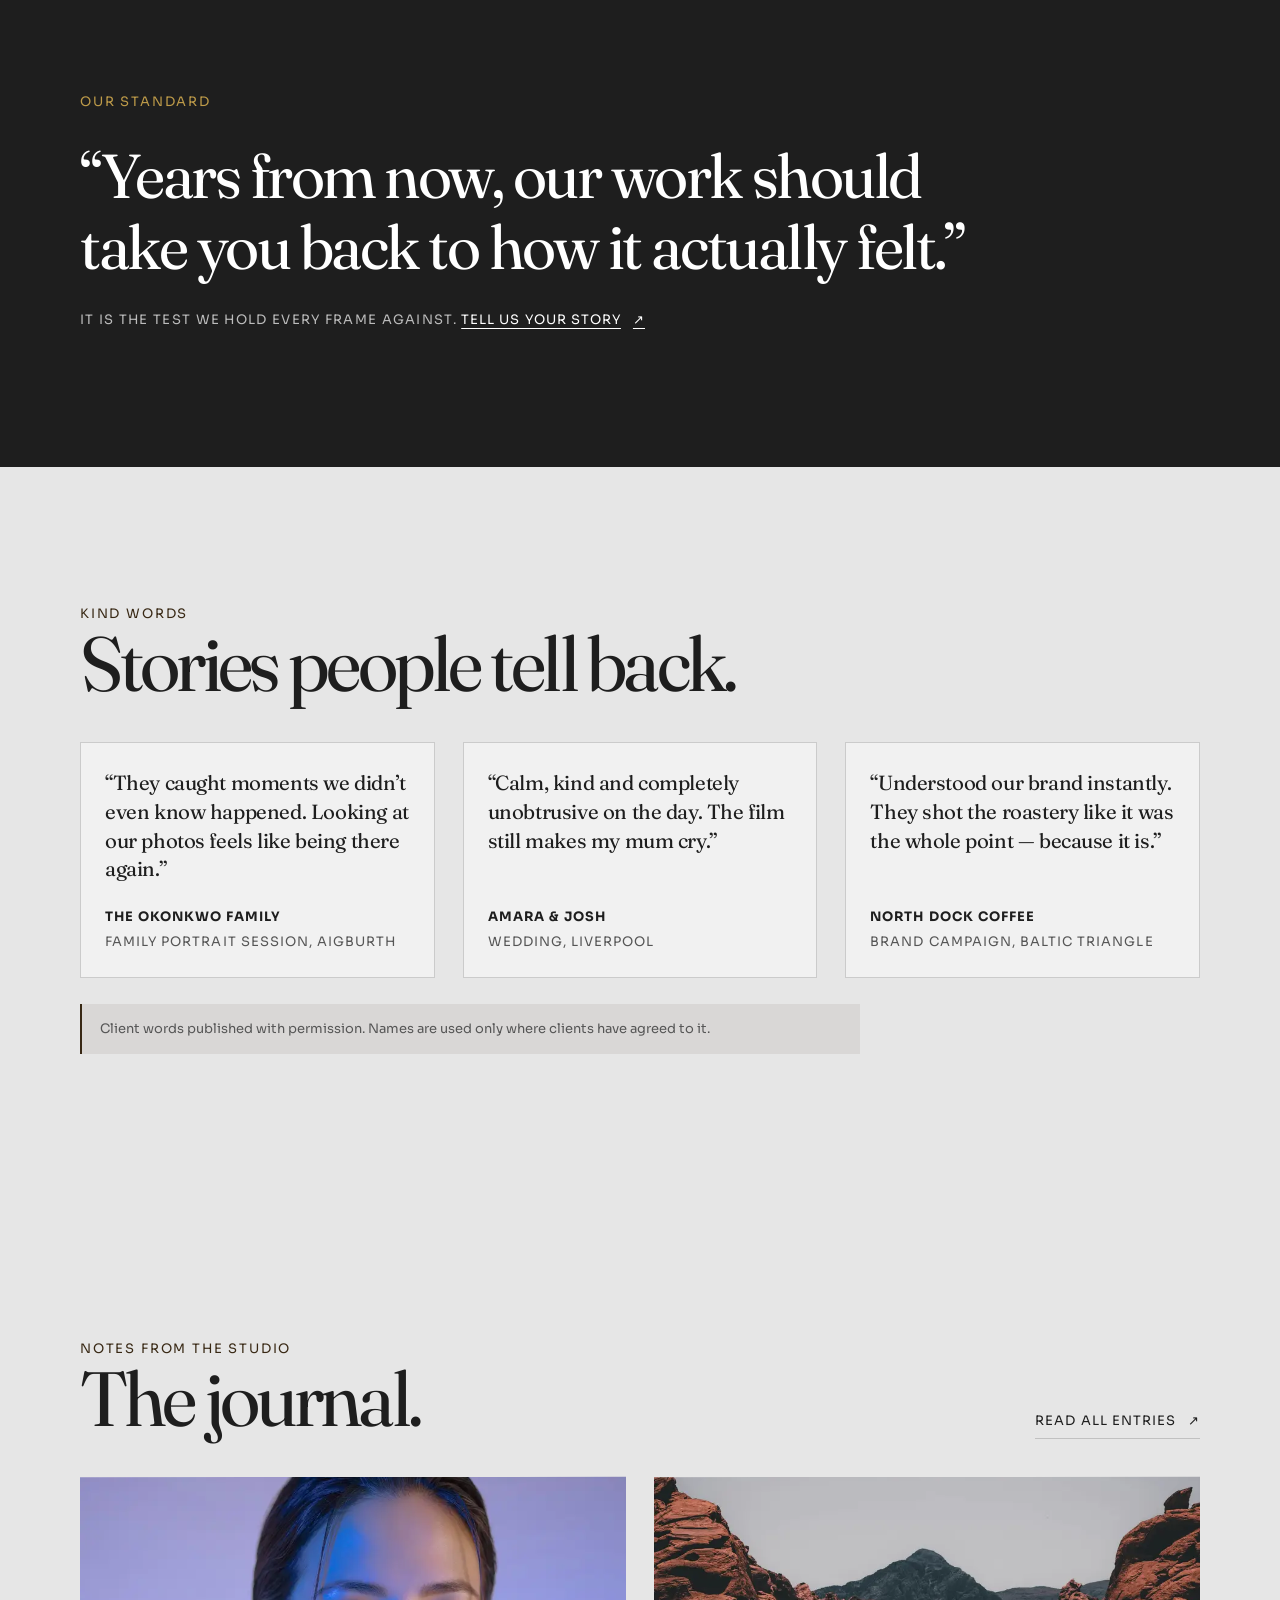
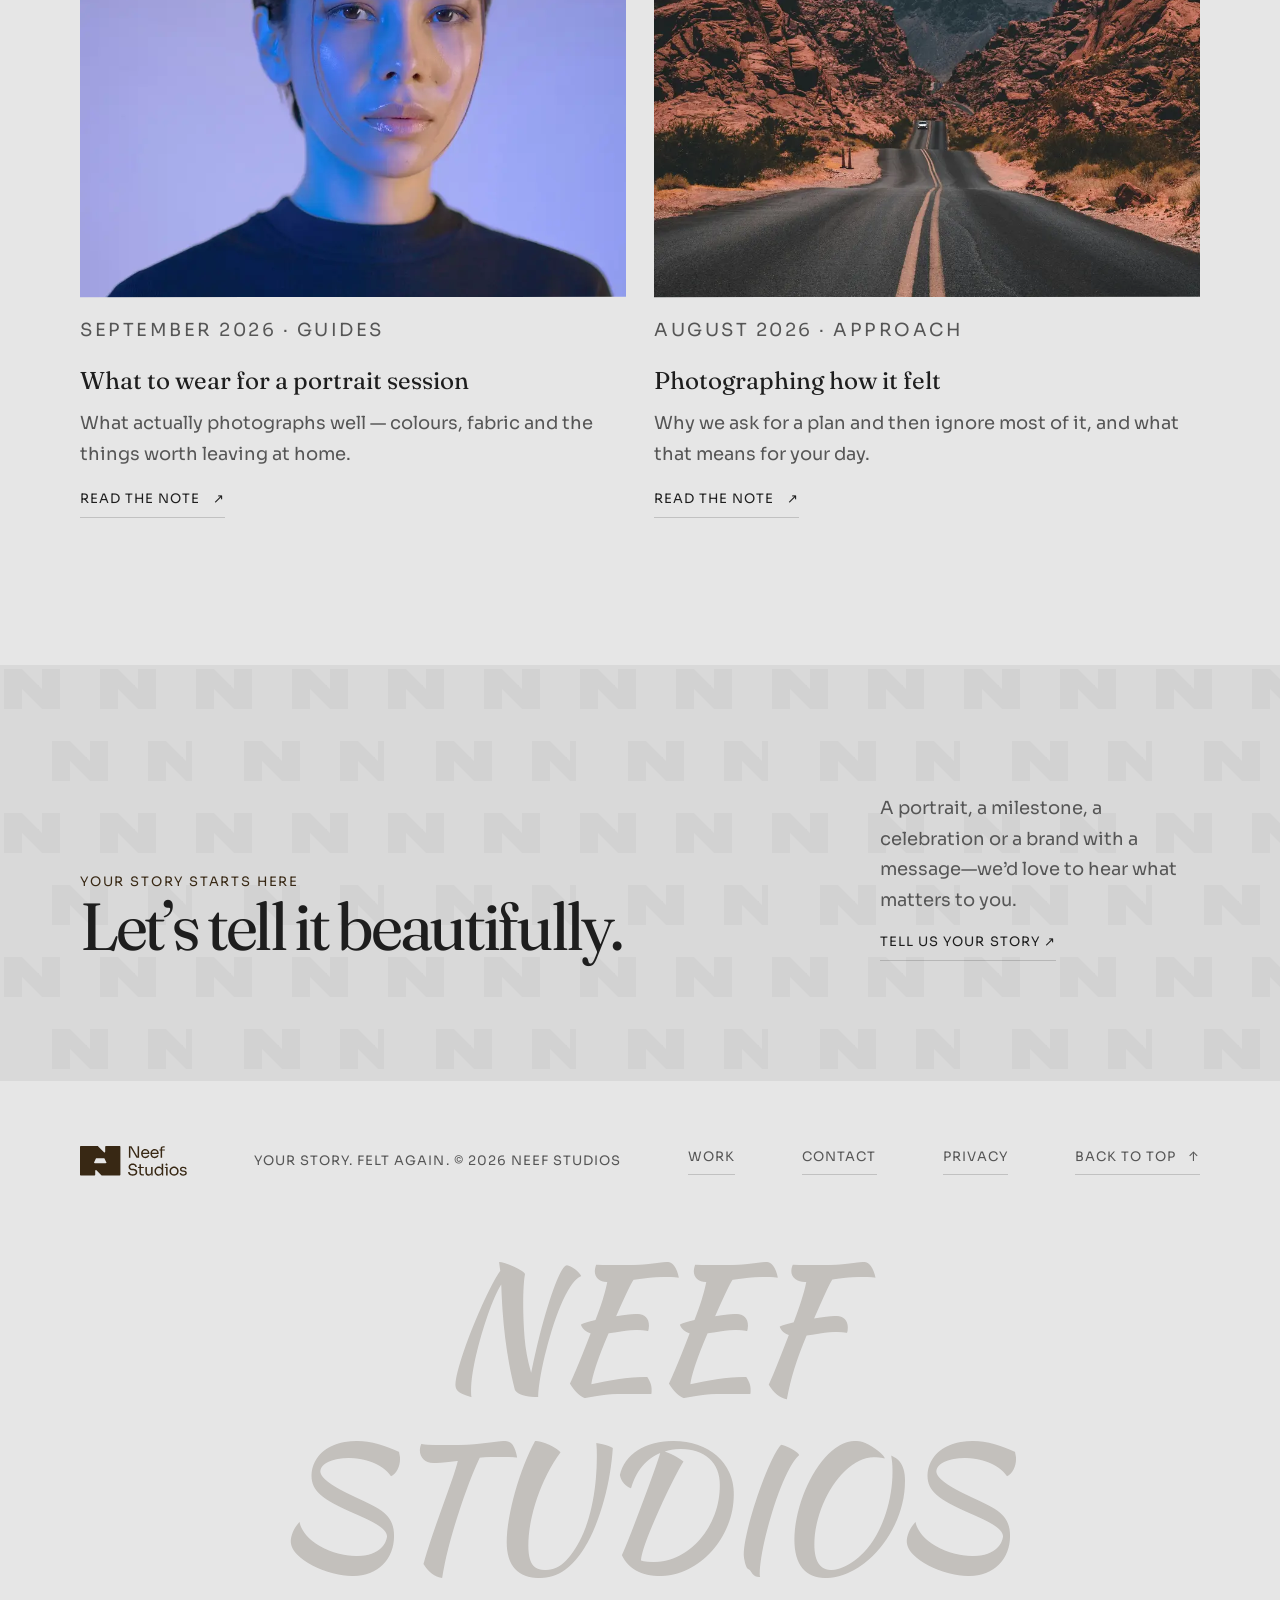
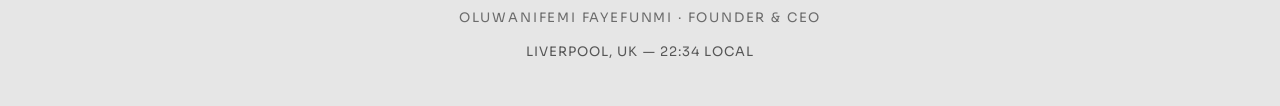
==== commit 009bce96: "First git commit for neef studios website. This commit includes the initial setup of the project, in" ====
--- a/index.html
+++ b/index.html
@@ -1,36 +1,80 @@
 <!DOCTYPE html>
-<html lang="en-GB">
+<html lang="en-GB" class="no-js">
 <head>
     <meta charset="UTF-8">
     <meta name="viewport" content="width=device-width, initial-scale=1.0">
     <meta name="description" content="Neef Studios captures authentic moments and turns them into timeless photography and films that take you back to how it felt.">
-    <meta name="theme-color" content="#111111">
+    <meta name="theme-color" content="#1e1e1e">
+    <meta name="referrer" content="strict-origin-when-cross-origin">
     <meta property="og:title" content="Neef Studios — Your Story, Felt Again">
     <meta property="og:description" content="Authentic photography and videography for people, families, weddings, events and brands in Liverpool.">
     <meta property="og:type" content="website">
-    <meta property="og:image" content="https://images.unsplash.com/photo-1519741497674-611481863552?auto=format&fit=crop&w=1200&q=80">
+    <meta property="og:image" content="https://neefstudios.co.uk/assets/img/webp/wedding-611481863552-1600.webp">
+    <meta property="og:image:width" content="1200">
+    <meta property="og:image:height" content="800">
+    <meta property="og:image:alt" content="Wedding celebration photographed by Neef Studios in Liverpool">
+    <link rel="canonical" href="https://neefstudios.co.uk/">
+    <meta property="og:url" content="https://neefstudios.co.uk/">
+    <meta property="og:site_name" content="Neef Studios">
+    <meta name="twitter:card" content="summary_large_image">
     <title>Neef Studios — Your Story, Felt Again</title>
-    <link rel="icon" type="image/svg+xml" href="assets/neef-mark.svg">
+    <link rel="preload" href="assets/fonts/sora/sora-latin-var.woff2" as="font" type="font/woff2" crossorigin>
+    <link rel="preload" href="assets/fonts/fraunces-latin.woff2" as="font" type="font/woff2" crossorigin>
+    <link rel="icon" type="image/svg+xml" href="assets/brand/logo-icon-brown.svg">
+    <link rel="icon" type="image/png" sizes="32x32" href="assets/favicon-32x32.png">
+    <link rel="apple-touch-icon" sizes="180x180" href="assets/apple-touch-icon.png">
     <link rel="stylesheet" href="styles.css">
-    <script async src="https://tally.so/widgets/embed.js"></script>
+    <script>document.documentElement.classList.replace("no-js","js");</script>
     <script defer src="site.js"></script>
+    <script type="application/ld+json">
+    {
+        "@context": "https://schema.org",
+        "@type": "ProfessionalService",
+        "name": "Neef Studios",
+        "description": "Neef Studios captures authentic moments and turns them into timeless photography and films that take you back to how it felt.",
+        "url": "https://neefstudios.co.uk/",
+        "areaServed": "Liverpool, United Kingdom",
+        "address": {
+            "@type": "PostalAddress",
+            "addressLocality": "Liverpool",
+            "addressCountry": "GB"
+        },
+        "priceRange": "$$",
+        "knowsAbout": [
+            "Portrait and lifestyle photography",
+            "Family stories",
+            "Weddings",
+            "Events",
+            "Brand and commercial",
+            "Documentary",
+            "Creative and editorial",
+            "Social and promotional content"
+        ]
+    }
+    </script>
 </head>
 <body>
     <a class="skip-link" href="#main-content">Skip to main content</a>
     <header class="site-header" id="top">
-        <a class="wordmark" href="index.html" aria-label="Neef Studios home"><img class="brand-mark" src="assets/neef-mark.svg" alt="">Neef Studios</a>
-        <nav class="nav-links" aria-label="Main navigation">
+        <a class="wordmark" href="index.html" aria-label="Neef Studios home"><img class="brand-mark" src="assets/brand/logo-full-brown.svg" alt="Neef Studios"></a>
+        <button class="nav-toggle" type="button" aria-expanded="false" aria-controls="primary-nav" aria-label="Open menu"><span class="nav-toggle__bar" aria-hidden="true"></span><span class="nav-toggle__bar" aria-hidden="true"></span><span class="nav-toggle__bar" aria-hidden="true"></span></button>
+        <nav class="nav-links" id="primary-nav" aria-label="Main navigation">
             <a href="work.html">Work</a>
             <a href="about.html">About</a>
-            <a class="contact-link" href="#tally-open=5BWyWQ&amp;tally-overlay=1&amp;tally-emoji-text=📷&amp;tally-emoji-animation=flash&amp;tally-auto-close=3000" data-tally-open="5BWyWQ" data-tally-overlay="1" data-tally-emoji-text="📷" data-tally-emoji-animation="flash" data-tally-auto-close="3000" data-ref="website" data-service="Booking enquiry">Book a shoot</a>
+            <a href="packages.html">Packages</a>
+            <a href="contact.html">Contact</a>
+            <a class="contact-link" href="contact.html" data-booking-trigger data-service="Booking enquiry">Book a shoot</a>
         </nav>
     </header>
 
     <main id="main-content" tabindex="-1">
         <section class="hero hero-home" aria-labelledby="hero-title">
-            <div class="hero-content">
+            <img class="hero-media" src="assets/img/webp/wedding-611481863552-1600.webp"
+                srcset="assets/img/webp/wedding-611481863552-480.webp 480w, assets/img/webp/wedding-611481863552-900.webp 900w, assets/img/webp/wedding-611481863552-1600.webp 1600w, assets/img/webp/wedding-611481863552-2200.webp 2200w"
+                sizes="100vw" width="1600" height="1067" fetchpriority="high" decoding="async" alt="">
+            <div class="hero-content hero-fade">
                 <p class="eyebrow">Photography · Film · Stories that stay with you</p>
-                <h1 id="hero-title">Your story.<br>Felt again.</h1>
+                <h1 id="hero-title"><span class="hero-line"><span>Your story.</span></span><span class="hero-line"><span>Felt again.</span></span></h1>
                 <div class="hero-bottom">
                     <p class="hero-copy">Authentic moments, thoughtfully captured—so years from now, you can return to how it felt.</p>
                     <a class="round-link" href="#work" aria-label="Explore selected work">↓</a>
@@ -38,90 +82,114 @@
             </div>
         </section>
 
+        <div class="marquee" aria-hidden="true">
+            <div class="marquee__track">
+                <span class="marquee__item">Portraits</span><span class="marquee__dot">·</span>
+                <span class="marquee__item">Weddings</span><span class="marquee__dot">·</span>
+                <span class="marquee__item">Events</span><span class="marquee__dot">·</span>
+                <span class="marquee__item">Brand stories</span><span class="marquee__dot">·</span>
+                <span class="marquee__item">Documentary</span><span class="marquee__dot">·</span>
+                <span class="marquee__item">Editorial</span><span class="marquee__dot">·</span>
+                <span class="marquee__item">Portraits</span><span class="marquee__dot">·</span>
+                <span class="marquee__item">Weddings</span><span class="marquee__dot">·</span>
+                <span class="marquee__item">Events</span><span class="marquee__dot">·</span>
+                <span class="marquee__item">Brand stories</span><span class="marquee__dot">·</span>
+                <span class="marquee__item">Documentary</span><span class="marquee__dot">·</span>
+                <span class="marquee__item">Editorial</span><span class="marquee__dot">·</span>
+            </div>
+        </div>
+
         <section class="section intro" aria-labelledby="intro-title">
-            <p class="section-label">Who we are</p>
-            <div>
-                <h2 id="intro-title">More than what happened. How it felt.</h2>
-                <p class="intro-copy">Neef Studios is a creative photography and videography brand dedicated to capturing authentic moments and shaping them into timeless visual stories. From intimate portraits to celebrations, documentaries and brand films, we look for the laughter, emotion, atmosphere and details that make every story yours.</p>
+            <div class="reveal">
+                <p class="section-label">Who we are</p>
+            </div>
+            <div class="reveal" style="--reveal-delay: 90ms">
+                <h2 id="intro-title">We are paid to notice things.</h2>
+                <p class="intro-copy">Neef Studios is a photography and film studio in Fazakerley, Liverpool. We photograph families at home on a Saturday morning, weddings from the first cup of tea to the last dance, brands that want their actual work shown properly, and documentary projects that take months rather than hours.</p>
+                <p class="intro-copy">Our approach is the same every time: ask good questions, plan enough to relax, then photograph what really happens. The results are the kind of images that still mean something in twenty years, when the details you think you will never forget have started to blur.</p>
                 <p class="intro-copy"><a class="text-link" href="about.html">Discover Neef Studios <span aria-hidden="true">↗</span></a></p>
             </div>
         </section>
 
         <section class="section work" id="work" aria-labelledby="work-title">
-            <div class="section-heading">
+            <div class="section-heading reveal">
                 <div>
                     <p class="section-label">Moments, people &amp; ideas</p>
                     <h2 id="work-title">Stories we tell</h2>
                 </div>
                 <a class="text-link" href="work.html">Explore all projects <span aria-hidden="true">↗</span></a>
             </div>
-            <div class="projects">
+            <div class="projects reveal-group">
                 <article class="project">
-                    <a class="project-card-link" href="projects/somewhere-slowly.html">
+                    <a class="project-card-link" data-cursor-label="View" href="projects/somewhere-slowly.html">
                         <div class="project-image-wrap">
-                            <div class="project-image project-image-one" role="img" aria-label="Family sharing a candid moment together outdoors"></div>
+                            <img class="project-image" src="assets/img/webp/family-dc8714191300-900.webp"
+                                srcset="assets/img/webp/family-dc8714191300-480.webp 480w, assets/img/webp/family-dc8714191300-900.webp 900w, assets/img/webp/family-dc8714191300-1600.webp 1600w"
+                                sizes="(max-width: 700px) 92vw, 55vw" width="1600" height="1067" loading="lazy" decoding="async" alt="Family sharing a candid moment during a portrait session in Aigburth, Liverpool">
                             <div class="project-overlay">
                                 <span>Portraits · Families</span>
-                                <strong>Small gestures, big feelings, the people who make a family.</strong>
+                                <strong>Breakfast, piano practice and the walk to school — a Saturday morning with one family in Aigburth.</strong>
                             </div>
                         </div>
                         <div class="project-meta">
-                            <h3>Portraits &amp; family</h3>
-                            <p>People · Photography &amp; film</p>
+                            <h3>Held in the ordinary</h3>
+                            <p>Family portrait · Aigburth</p>
                         </div>
                     </a>
                 </article>
                 <article class="project">
-                    <a class="project-card-link" href="projects/closer-to-the-tide.html">
+                    <a class="project-card-link" data-cursor-label="View" href="projects/closer-to-the-tide.html">
                         <div class="project-image-wrap">
-                            <div class="project-image project-image-two" role="img" aria-label="Wedding couple celebrating with family and friends"></div>
+                            <img class="project-image" src="assets/img/webp/wedding-611481863552-900.webp"
+                                srcset="assets/img/webp/wedding-611481863552-480.webp 480w, assets/img/webp/wedding-611481863552-900.webp 900w, assets/img/webp/wedding-611481863552-1600.webp 1600w"
+                                sizes="(max-width: 700px) 92vw, 40vw" width="1600" height="1067" loading="lazy" decoding="async" alt="Wedding celebration photographed at Amara and Josh's Liverpool wedding">
                             <div class="project-overlay">
                                 <span>Weddings · Events</span>
-                                <strong>The atmosphere, details and in-between moments of the day.</strong>
+                                <strong>One crew, no long shot list, and a dance floor that never emptied.</strong>
                             </div>
                         </div>
                         <div class="project-meta">
-                            <h3>Weddings &amp; celebrations</h3>
-                            <p>Events · Photography &amp; film</p>
+                            <h3>All the little yeses</h3>
+                            <p>Wedding · Liverpool</p>
                         </div>
                     </a>
                 </article>
             </div>
-            <p class="project-note">Portfolio examples—replace with your own approved work, role, credits and story.</p>
-        </section>
-
-        <section class="section services" aria-labelledby="services-title">
+            <p class="concept-disclosure">Four commissions from the last year. <a class="text-link" href="work.html">See all projects <span aria-hidden="true">↗</span></a></p>
+        </section>
+
+        <section class="section services reveal" aria-labelledby="services-title">
             <div>
                 <p class="section-label">For every person, moment &amp; message</p>
-                <h2 id="services-title">Stories in every frame.</h2>
-                <p class="body-copy">From once-in-a-lifetime celebrations and family milestones to brands with something to say, we bring creativity and care to every commission.</p>
+                <h2 id="services-title">What we actually shoot.</h2>
+                <p class="body-copy">Eight kinds of work, one approach. Hover any line to see what it looks like, then tell us which one is yours.</p>
             </div>
             <div class="service-showcase">
-                <ul class="service-index" aria-label="Our services">
-                    <li><button class="service-item" type="button" data-service-preview="https://images.unsplash.com/photo-1534528741775-53994a69daeb?auto=format&amp;fit=crop&amp;w=900&amp;q=85" aria-pressed="false"><span class="service-name">Portrait &amp; lifestyle</span><span class="service-number">01</span></button></li>
-                    <li><button class="service-item" type="button" data-service-preview="https://images.unsplash.com/photo-1511895426328-dc8714191300?auto=format&amp;fit=crop&amp;w=900&amp;q=85" aria-pressed="false"><span class="service-name">Family stories</span><span class="service-number">02</span></button></li>
-                    <li><button class="service-item" type="button" data-service-preview="https://images.unsplash.com/photo-1519741497674-611481863552?auto=format&amp;fit=crop&amp;w=900&amp;q=85" aria-pressed="false"><span class="service-name">Weddings</span><span class="service-number">03</span></button></li>
-                    <li><button class="service-item" type="button" data-service-preview="https://images.unsplash.com/photo-1511795409834-ef04bbd61622?auto=format&amp;fit=crop&amp;w=900&amp;q=85" aria-pressed="false"><span class="service-name">Events</span><span class="service-number">04</span></button></li>
-                    <li><button class="service-item" type="button" data-service-preview="https://images.unsplash.com/photo-1524758631624-e2822e304c36?auto=format&amp;fit=crop&amp;w=900&amp;q=85" aria-pressed="false"><span class="service-name">Brand &amp; commercial</span><span class="service-number">05</span></button></li>
-                    <li><button class="service-item" type="button" data-service-preview="https://images.unsplash.com/photo-1531058020387-3be344556be6?auto=format&amp;fit=crop&amp;w=900&amp;q=85" aria-pressed="false"><span class="service-name">Documentary</span><span class="service-number">06</span></button></li>
-                    <li><button class="service-item" type="button" data-service-preview="https://images.unsplash.com/photo-1500530855697-b586d89ba3ee?auto=format&amp;fit=crop&amp;w=900&amp;q=85" aria-pressed="false"><span class="service-name">Creative &amp; editorial</span><span class="service-number">07</span></button></li>
-                    <li><button class="service-item" type="button" data-service-preview="https://images.unsplash.com/photo-1611162617474-5b21e879e113?auto=format&amp;fit=crop&amp;w=900&amp;q=85" aria-pressed="false"><span class="service-name">Social &amp; promotional</span><span class="service-number">08</span></button></li>
+                <ul class="service-index reveal-group" aria-label="Our services">
+                    <li><button class="service-item" type="button" data-service-preview="assets/img/webp/portrait-53994a69daeb-900.webp" aria-pressed="false"><span class="service-name">Portrait &amp; lifestyle</span><span class="service-number">01</span></button></li>
+                    <li><button class="service-item" type="button" data-service-preview="assets/img/webp/family-dc8714191300-900.webp" aria-pressed="false"><span class="service-name">Family stories</span><span class="service-number">02</span></button></li>
+                    <li><button class="service-item" type="button" data-service-preview="assets/img/webp/wedding-611481863552-900.webp" aria-pressed="false"><span class="service-name">Weddings</span><span class="service-number">03</span></button></li>
+                    <li><button class="service-item" type="button" data-service-preview="assets/img/webp/event-ef04bbd61622-900.webp" aria-pressed="false"><span class="service-name">Events</span><span class="service-number">04</span></button></li>
+                    <li><button class="service-item" type="button" data-service-preview="assets/img/webp/brand-e2822e304c36-900.webp" aria-pressed="false"><span class="service-name">Brand &amp; commercial</span><span class="service-number">05</span></button></li>
+                    <li><button class="service-item" type="button" data-service-preview="assets/img/webp/documentary-3be344556be6-900.webp" aria-pressed="false"><span class="service-name">Documentary</span><span class="service-number">06</span></button></li>
+                    <li><button class="service-item" type="button" data-service-preview="assets/img/webp/editorial-b586d89ba3ee-900.webp" aria-pressed="false"><span class="service-name">Creative &amp; editorial</span><span class="service-number">07</span></button></li>
+                    <li><button class="service-item" type="button" data-service-preview="assets/img/webp/social-5b21e879e113-900.webp" aria-pressed="false"><span class="service-name">Social &amp; promotional</span><span class="service-number">08</span></button></li>
                 </ul>
                 <div class="service-preview" data-service-preview-panel aria-hidden="true">
-                    <img src="" alt="">
+                    <img src="assets/img/webp/portrait-53994a69daeb-900.webp" alt="" class="is-active">
                     <span>Explore our services</span>
                 </div>
             </div>
         </section>
 
-        <section class="section home-process" aria-label="What makes a Neef Studios story">
+        <section class="section home-process reveal" aria-label="What makes a Neef Studios story">
             <div class="section-heading">
                 <div>
                     <p class="section-label">A little more than a camera</p>
                     <h2>Made to feel like you.</h2>
                 </div>
             </div>
-            <div class="value-grid">
+            <div class="value-grid reveal-group">
                 <article class="value-card">
                     <svg class="service-icon" aria-hidden="true"><use href="assets/icons.svg#icon-people"></use></svg>
                     <h3>At ease, as you are</h3>
@@ -140,7 +208,7 @@
             </div>
         </section>
 
-        <section class="section home-process" aria-labelledby="process-title">
+        <section class="section home-process reveal" aria-labelledby="process-title">
             <div class="section-heading">
                 <div>
                     <p class="section-label">Clear from start to finish</p>
@@ -148,7 +216,7 @@
                 </div>
                 <a class="text-link" href="about.html">How we work <span aria-hidden="true">↗</span></a>
             </div>
-            <div class="process-grid">
+            <div class="process-grid reveal-group">
                 <article class="process-card">
                     <span class="number">01 / DISCOVER</span>
                     <h3>Listen &amp; understand</h3>
@@ -167,33 +235,93 @@
             </div>
         </section>
 
-        <section class="testimonial" aria-labelledby="approach-title">
+        <section class="testimonial quote-reveal" aria-labelledby="approach-title">
             <div class="section">
-                <p class="section-label">Our promise</p>
-                <blockquote id="approach-title">“Years from now, our work should take you back to how it felt.”</blockquote>
-                <p class="body-copy">Your story matters. We are here to tell it beautifully. <a class="text-link" href="#tally-open=5BWyWQ&amp;tally-overlay=1&amp;tally-emoji-text=📷&amp;tally-emoji-animation=flash&amp;tally-auto-close=3000" data-tally-open="5BWyWQ" data-tally-overlay="1" data-tally-emoji-text="📷" data-tally-emoji-animation="flash" data-tally-auto-close="3000" data-ref="website" data-service="General enquiry">Tell us your story <span aria-hidden="true">↗</span></a></p>
-            </div>
-        </section>
-
-        <section class="contact" aria-labelledby="contact-title">
+                <p class="section-label">Our standard</p>
+                <blockquote id="approach-title">“Years from now, our work should take you back to how it actually felt.”</blockquote>
+                <p class="body-copy">It is the test we hold every frame against. <a class="text-link" href="contact.html" data-booking-trigger data-service="General enquiry">Tell us your story <span aria-hidden="true">↗</span></a></p>
+            </div>
+        </section>
+
+        <section class="section testimonials reveal" aria-labelledby="testimonials-title">
+            <div class="section-heading">
+                <div>
+                    <p class="section-label">Kind words</p>
+                    <h2 id="testimonials-title">Stories people tell back.</h2>
+                </div>
+            </div>
+            <div class="testimonial-grid reveal-group">
+                <figure class="testimonial-card">
+                    <blockquote>“They caught moments we didn’t even know happened. Looking at our photos feels like being there again.”</blockquote>
+                    <figcaption><strong>The Okonkwo family</strong><span>Family portrait session, Aigburth</span></figcaption>
+                </figure>
+                <figure class="testimonial-card">
+                    <blockquote>“Calm, kind and completely unobtrusive on the day. The film still makes my mum cry.”</blockquote>
+                    <figcaption><strong>Amara &amp; Josh</strong><span>Wedding, Liverpool</span></figcaption>
+                </figure>
+                <figure class="testimonial-card">
+                    <blockquote>“Understood our brand instantly. They shot the roastery like it was the whole point — because it is.”</blockquote>
+                    <figcaption><strong>North Dock Coffee</strong><span>Brand campaign, Baltic Triangle</span></figcaption>
+                </figure>
+            </div>
+            <p class="concept-disclosure">Client words published with permission. Names are used only where clients have agreed to it.</p>
+        </section>
+
+        <section class="section journal reveal" aria-labelledby="journal-title">
+            <div class="section-heading">
+                <div>
+                    <p class="section-label">Notes from the studio</p>
+                    <h2 id="journal-title">The journal.</h2>
+                </div>
+                <a class="text-link" href="journal/index.html">Read all entries <span aria-hidden="true">↗</span></a>
+            </div>
+            <div class="journal-grid reveal-group">
+                <article class="journal-card">
+                    <a class="journal-card-link" data-cursor-label="Read" href="journal/what-to-wear.html">
+                        <div class="journal-image journal-image-one" role="img" aria-label="Soft evening portrait light"></div>
+                        <div class="journal-meta">
+                            <p class="journal-date">September 2026 · Guides</p>
+                            <h3>What to wear for a portrait session</h3>
+                            <p>What actually photographs well — colours, fabric and the things worth leaving at home.</p>
+                            <span class="text-link">Read the note <span aria-hidden="true">↗</span></span>
+                        </div>
+                    </a>
+                </article>
+                <article class="journal-card">
+                    <a class="journal-card-link" data-cursor-label="Read" href="journal/how-it-feels.html">
+                        <div class="journal-image journal-image-two" role="img" aria-label="A quiet documentary moment at a wedding"></div>
+                        <div class="journal-meta">
+                            <p class="journal-date">August 2026 · Approach</p>
+                            <h3>Photographing how it felt</h3>
+                            <p>Why we ask for a plan and then ignore most of it, and what that means for your day.</p>
+                            <span class="text-link">Read the note <span aria-hidden="true">↗</span></span>
+                        </div>
+                    </a>
+                </article>
+            </div>
+        </section>
+
+        <section class="contact reveal" aria-labelledby="contact-title">
             <div class="section contact-inner">
                 <div>
                     <p class="section-label">Your story starts here</p>
                     <h2 id="contact-title">Let’s tell it beautifully.</h2>
                 </div>
                 <p class="contact-note">A portrait, a milestone, a celebration or a brand with a message—we’d love to hear what matters to you.<br>
-                    <a class="text-link" href="#tally-open=5BWyWQ&amp;tally-overlay=1&amp;tally-emoji-text=📷&amp;tally-emoji-animation=flash&amp;tally-auto-close=3000" data-tally-open="5BWyWQ" data-tally-overlay="1" data-tally-emoji-text="📷" data-tally-emoji-animation="flash" data-tally-auto-close="3000" data-ref="website" data-service="General enquiry">Tell us your story <span aria-hidden="true">↗</span></a>
+                    <a class="text-link" href="contact.html" data-booking-trigger data-service="General enquiry">Tell us your story <span aria-hidden="true">↗</span></a>
                 </p>
             </div>
         </section>
     </main>
 
     <footer class="site-footer">
-        <a class="wordmark" href="index.html" aria-label="Neef Studios home"><img class="brand-mark" src="assets/neef-mark.svg" alt="">Neef Studios</a>
-        <p>Your story. Felt again. · © <span data-current-year></span></p>
-        <a class="text-link" href="contact.html">Contact details</a>
-        <a class="text-link" href="#top">Back to top <span aria-hidden="true">↑</span></a>
+        <a class="wordmark" href="index.html" aria-label="Neef Studios home"><img class="brand-mark" src="assets/brand/logo-full-brown.svg" alt="Neef Studios"></a>
+        <p class="footer-tagline">Your story. Felt again. © <span data-current-year></span> Neef Studios</p>
+        <a class="text-link" href="work.html">Work</a>
+        <a class="text-link" href="contact.html">Contact</a>
+        <a class="text-link" href="privacy.html">Privacy</a>
+        <a class="text-link" href="#top" data-scroll-top>Back to top <span aria-hidden="true">↑</span></a>
     </footer>
-    <a class="floating-cta" href="#tally-open=5BWyWQ&amp;tally-overlay=1&amp;tally-emoji-text=📷&amp;tally-emoji-animation=flash&amp;tally-auto-close=3000" data-tally-open="5BWyWQ" data-tally-overlay="1" data-tally-emoji-text="📷" data-tally-emoji-animation="flash" data-tally-auto-close="3000" data-ref="floating-cta" data-service="Booking enquiry">Book a shoot</a>
+    <a class="floating-cta" href="contact.html" data-booking-trigger data-service="Booking enquiry">Book a shoot</a>
 </body>
 </html>
--- a/styles.css
+++ b/styles.css
@@ -2,118 +2,55 @@
     color-scheme: light;
     --text-small: clamp(12px, 0.15vw + 11.5px, 13px);
     --text-body: clamp(16px, 0.2vw + 15.5px, 18px);
-    --ink: #111;
-    --paper: #f7f7f5;
-    --muted: #686868;
-    --accent: #111;
-    --line: rgba(17, 17, 17, 0.18);
-    --soft: #eaeae8;
-    --shadow: 0 20px 40px rgba(17, 17, 17, 0.08);
-}
-
-.case-video {
-    padding: clamp(60px, 9vw, 110px) 0;
-    background-color: var(--soft);
-    background-image: radial-gradient(rgba(17, 17, 17, 0.06) 0.7px, transparent 0.7px);
-    background-size: 20px 20px;
-}
-
-.case-video-inner {
-    max-width: 1100px;
-}
-
-.video-preview {
-    position: relative;
-    width: 100%;
-    aspect-ratio: 16 / 9;
-    margin-top: 36px;
-    overflow: hidden;
-    border: 0;
-    padding: 0;
-    background: var(--ink);
-    color: white;
-    cursor: pointer;
-    text-align: left;
-}
-
-.video-preview img,
-.video-preview iframe {
-    width: 100%;
-    height: 100%;
-    border: 0;
-    object-fit: cover;
-}
-
-.video-preview img {
-    opacity: 0.82;
-    transition: opacity 250ms ease, transform 700ms cubic-bezier(0.2, 0.65, 0.3, 1);
-}
-
-.video-preview:hover img,
-.video-preview:focus-visible img {
-    opacity: 0.68;
-    transform: scale(1.025);
-}
-
-.video-preview:focus-visible {
-    outline: 3px solid var(--ink);
-    outline-offset: 4px;
-}
-
-.video-play {
-    position: absolute;
-    top: 50%;
-    left: 50%;
-    width: 72px;
-    height: 72px;
-    display: grid;
-    place-items: center;
-    transform: translate(-50%, -50%);
-    border: 1px solid rgba(255, 255, 255, 0.85);
-    border-radius: 50%;
-    background: rgba(17, 17, 17, 0.48);
-    transition: background 180ms ease, transform 180ms ease;
-}
-
-.video-play::after {
-    width: 0;
-    height: 0;
-    margin-left: 5px;
-    border-top: 9px solid transparent;
-    border-bottom: 9px solid transparent;
-    border-left: 13px solid currentColor;
-    content: "";
-}
-
-.video-preview:hover .video-play,
-.video-preview:focus-visible .video-play {
-    transform: translate(-50%, -50%) scale(1.08);
-    background: rgba(17, 17, 17, 0.78);
-}
-
-.video-caption {
-    display: flex;
-    justify-content: space-between;
-    gap: 24px;
-    margin-top: 14px;
-    color: var(--muted);
-    font-size: var(--text-small);
-    line-height: 1.6;
-}
-
-.video-caption p {
-    margin: 0;
-}
-
-.video-credit {
-    flex: 0 0 auto;
-    text-align: right;
-}
-
-.video-credit a {
-    color: var(--ink);
-    text-decoration: underline;
-    text-underline-offset: 3px;
+    --ink: #1e1e1e;
+    --paper: #e6e6e6;
+    --muted: #565656;
+    --accent: #382814;
+    --gold: #be9b49;
+    --line: rgba(30, 30, 30, 0.18);
+    --soft: #d9d9d9;
+    --shadow: 0 22px 50px rgba(30, 30, 30, 0.12);
+    --ease-out: cubic-bezier(0.2, 0.65, 0.3, 1);
+    --ease-soft: cubic-bezier(0.33, 1, 0.68, 1);
+    --label-tracking: 0.14em;
+    --reveal-duration: 900ms;
+    --reveal-distance: 34px;
+}
+
+@font-face {
+    font-family: "Fraunces";
+    font-style: normal;
+    font-weight: 300 600;
+    font-display: swap;
+    src: url("assets/fonts/fraunces-latin.woff2") format("woff2");
+}
+
+@font-face {
+    font-family: "Inter";
+    font-style: normal;
+    font-weight: 400 700;
+    font-display: swap;
+    src: url("assets/fonts/inter-latin.woff2") format("woff2");
+}
+
+/* Sora — brand primary typeface (SIL OFL, self-hosted, variable 100-800) */
+
+@font-face {
+    font-family: "Sora";
+    font-style: normal;
+    font-weight: 100 800;
+    font-display: swap;
+    src: url("assets/fonts/sora/sora-latin-var.woff2") format("woff2");
+}
+
+/* Kaushan Script — SIL OFL brush-stroke signature face for the studio owner's mark */
+
+@font-face {
+    font-family: "Kaushan Script";
+    font-style: normal;
+    font-weight: 400;
+    font-display: swap;
+    src: url("assets/fonts/signature/kaushan-script-latin.woff2") format("woff2");
 }
 
 * {
@@ -122,16 +59,23 @@
 
 html {
     scroll-behavior: smooth;
+    scroll-padding-top: 104px;
 }
 
 body {
     margin: 0;
     background: var(--paper);
     color: var(--ink);
-    font-family: Arial, Helvetica, sans-serif;
+    font-family: "Sora", "Inter", Arial, Helvetica, sans-serif;
     font-size: var(--text-body);
     line-height: 1.65;
     -webkit-font-smoothing: antialiased;
+}
+
+body.modal-open {
+    overflow: hidden;
+    scrollbar-gutter: stable;
+    padding-right: var(--modal-scrollbar, 0px);
 }
 
 a {
@@ -177,26 +121,33 @@
     align-items: center;
     justify-content: space-between;
     gap: 24px;
-    background: rgba(247, 247, 245, 0.9);
-    backdrop-filter: blur(8px);
-    border-bottom: 1px solid rgba(17, 17, 17, 0.08);
+    background: rgba(230, 230, 230, 0.94);
+    backdrop-filter: blur(12px);
+    border-bottom: 1px solid rgba(30, 30, 30, 0.1);
+    transition: min-height 320ms var(--ease-soft), box-shadow 320ms var(--ease-soft), background 320ms var(--ease-soft);
+}
+
+.site-header.is-condensed {
+    min-height: 64px;
+    background: rgba(230, 230, 230, 0.97);
+    box-shadow: 0 10px 30px rgba(30, 30, 30, 0.07);
 }
 
 .wordmark {
     display: inline-flex;
     align-items: center;
-    gap: 10px;
-    font-size: clamp(13px, 1vw, 15px);
-    font-weight: 700;
-    letter-spacing: 0.12em;
-    text-transform: uppercase;
     white-space: nowrap;
 }
 
 .brand-mark {
-    width: 29px;
-    height: 22px;
+    width: auto;
+    height: 30px;
     flex: 0 0 auto;
+    transition: opacity 200ms ease;
+}
+
+.wordmark:hover .brand-mark {
+    opacity: 0.78;
 }
 
 .nav-links {
@@ -216,13 +167,148 @@
 }
 
 .nav-links a {
+    position: relative;
     padding: 9px 0;
 }
 
-.nav-links a:hover,
-.text-link:hover {
-    text-decoration: underline;
-    text-underline-offset: 5px;
+/* ---------- Mobile navigation toggle ---------- */
+
+.nav-toggle {
+    display: none;
+    flex-direction: column;
+    justify-content: center;
+    gap: 5px;
+    width: 44px;
+    height: 44px;
+    padding: 10px;
+    border: 1px solid var(--line);
+    border-radius: 8px;
+    background: transparent;
+    cursor: pointer;
+}
+
+.nav-toggle__bar {
+    display: block;
+    width: 100%;
+    height: 2px;
+    background: var(--ink);
+    border-radius: 2px;
+    transition: transform 280ms var(--ease-out), opacity 200ms ease;
+    transform-origin: center;
+}
+
+.nav-toggle[aria-expanded="true"] .nav-toggle__bar:nth-child(1) {
+    transform: translateY(7px) rotate(45deg);
+}
+
+.nav-toggle[aria-expanded="true"] .nav-toggle__bar:nth-child(2) {
+    opacity: 0;
+}
+
+.nav-toggle[aria-expanded="true"] .nav-toggle__bar:nth-child(3) {
+    transform: translateY(-7px) rotate(-45deg);
+}
+
+.nav-toggle:focus-visible {
+    outline: 2px solid var(--ink);
+    outline-offset: 3px;
+}
+
+@media (max-width: 900px) {
+    .nav-toggle {
+        display: flex;
+    }
+
+    .site-header {
+        position: sticky;
+    }
+
+    .nav-links {
+        position: absolute;
+        top: 100%;
+        left: 0;
+        right: 0;
+        z-index: 30;
+        display: none;
+        flex-direction: column;
+        align-items: stretch;
+        gap: 0;
+        padding: 10px 6.25% 22px;
+        background: rgba(230, 230, 230, 0.99);
+        border-bottom: 1px solid var(--line);
+        box-shadow: 0 24px 42px rgba(30, 30, 30, 0.12);
+    }
+
+    .nav-links.is-open {
+        display: flex;
+        animation: nav-drop 320ms var(--ease-out);
+    }
+
+    @keyframes nav-drop {
+        from {
+            opacity: 0;
+            transform: translateY(-10px);
+        }
+
+        to {
+            opacity: 1;
+            transform: translateY(0);
+        }
+    }
+
+    .nav-links a {
+        padding: 15px 0;
+        border-bottom: 1px solid var(--line);
+        font-size: var(--text-body);
+        letter-spacing: 0.1em;
+    }
+
+    .nav-links a::after {
+        display: none;
+    }
+
+    .nav-links .contact-link {
+        margin-top: 16px;
+        padding: 13px 0;
+        border-bottom: 1px solid var(--accent);
+        text-align: center;
+    }
+}
+
+@media (min-width: 901px) {
+    .nav-toggle {
+        display: none !important;
+    }
+}
+
+.nav-links a::after,
+.text-link::after {
+    position: absolute;
+    bottom: 2px;
+    left: 0;
+    width: 100%;
+    height: 1px;
+    content: "";
+    background: currentColor;
+    transform: scaleX(0);
+    transform-origin: right center;
+    transition: transform 320ms var(--ease-out);
+}
+
+.text-link {
+    position: relative;
+}
+
+.text-link::after {
+    bottom: 4px;
+}
+
+.nav-links a:hover::after,
+.nav-links a:focus-visible::after,
+.text-link:hover::after,
+.text-link:focus-visible::after {
+    transform: scaleX(1);
+    transform-origin: left center;
 }
 
 .nav-links a:focus-visible,
@@ -234,7 +320,7 @@
 
 .contact-link {
     padding: 7px 0 5px;
-    border-bottom: 1px solid currentColor;
+    border-bottom: 1px solid var(--accent);
 }
 
 .floating-cta {
@@ -246,15 +332,24 @@
     align-items: center;
     gap: 8px;
     padding: 12px 18px;
-    border: 1px solid rgba(17, 17, 17, 0.12);
+    border: 1px solid rgba(255, 255, 255, 0.22);
     border-radius: 999px;
-    background: rgba(17, 17, 17, 0.96);
+    background: #1e1e1e;
     box-shadow: var(--shadow);
     color: #fff;
     font-size: var(--text-small);
     letter-spacing: 0.08em;
     text-transform: uppercase;
-    transition: transform 180ms ease, box-shadow 180ms ease;
+    opacity: 0;
+    visibility: hidden;
+    transform: translateY(14px);
+    transition: transform 260ms var(--ease-soft), box-shadow 180ms ease, opacity 260ms ease, visibility 260ms ease;
+}
+
+.floating-cta.is-shown {
+    opacity: 1;
+    visibility: visible;
+    transform: translateY(0);
 }
 
 .floating-cta:hover,
@@ -271,33 +366,101 @@
     align-items: flex-end;
     overflow: hidden;
     color: #fff;
-    background: #4c514b center 52% / cover no-repeat;
-}
-
-.hero-home {
-    background-image: url("https://images.unsplash.com/photo-1519741497674-611481863552?auto=format&fit=crop&w=2200&q=85");
-}
-
-.hero::before {
+    background: #4c514b;
+}
+
+.hero-media {
+    position: absolute;
+    inset: -4%;
+    z-index: 0;
+    width: 104%;
+    height: 104%;
+    object-fit: cover;
+    object-position: center 52%;
+    animation: hero-drift 22s var(--ease-soft) both;
+}
+
+.hero::after {
     position: absolute;
     inset: 0;
+    z-index: 1;
     content: "";
-    background: linear-gradient(90deg, rgba(12, 16, 14, 0.64), rgba(12, 16, 14, 0.1) 82%),
-        linear-gradient(0deg, rgba(12, 16, 14, 0.48), transparent 54%);
-}
-
-.hero-content {
+    background: linear-gradient(90deg, rgba(20, 20, 20, 0.72), rgba(20, 20, 20, 0.32) 82%),
+        linear-gradient(0deg, rgba(20, 20, 20, 0.56), transparent 54%);
+}
+
+@keyframes hero-drift {
+    from {
+        transform: scale(1.07) translateX(0);
+    }
+
+    to {
+        transform: scale(1.14) translateX(1.4%);
+    }
+}
+
+.hero-fade {
     position: relative;
-    z-index: 1;
+    z-index: 2;
     width: min(1440px, 100%);
     margin: 0 auto;
     padding: clamp(48px, 9vw, 120px) 6.25%;
+    animation: hero-rise 1100ms var(--ease-out) 150ms both;
+}
+
+@keyframes hero-rise {
+    from {
+        opacity: 0;
+        transform: translateY(26px);
+    }
+
+    to {
+        opacity: 1;
+        transform: translateY(0);
+    }
+}
+
+.hero .eyebrow {
+    animation: hero-rise 900ms var(--ease-out) 350ms both;
+}
+
+.hero-line {
+    display: block;
+    overflow: hidden;
+    padding-bottom: 0.26em;
+    margin-bottom: -0.26em;
+}
+
+.hero-line > span {
+    display: block;
+    /* Visible by default; the animation only slides in FROM below.
+       If the animation never runs, the headline is still readable. */
+    transform: translateY(0);
+    animation: hero-line-up 1000ms cubic-bezier(0.2, 0.65, 0.3, 1) both;
+}
+
+.hero-line:nth-child(2) > span {
+    animation-delay: 180ms;
+}
+
+@keyframes hero-line-up {
+    from {
+        transform: translateY(115%);
+    }
+
+    to {
+        transform: translateY(0);
+    }
+}
+
+.hero-bottom {
+    animation: hero-rise 900ms var(--ease-out) 720ms both;
 }
 
 .eyebrow {
     margin: 0 0 20px;
     font-size: var(--text-small);
-    letter-spacing: 0.2em;
+    letter-spacing: var(--label-tracking);
     line-height: 1.5;
     text-transform: uppercase;
 }
@@ -305,10 +468,10 @@
 .hero h1 {
     max-width: 900px;
     margin: 0;
-    font-family: Georgia, "Times New Roman", serif;
+    font-family: "Fraunces", Georgia, "Times New Roman", serif;
     font-size: clamp(58px, 10vw, 144px);
     font-weight: 400;
-    letter-spacing: -0.075em;
+    letter-spacing: -0.03em;
     line-height: 0.88;
 }
 
@@ -355,9 +518,9 @@
 
 .section-label {
     margin: 8px 0 0;
-    color: var(--muted);
-    font-size: var(--text-small);
-    letter-spacing: 0.17em;
+    color: var(--accent);
+    font-size: var(--text-small);
+    letter-spacing: var(--label-tracking);
     text-transform: uppercase;
 }
 
@@ -368,10 +531,10 @@
 .page-title,
 .case-title {
     margin: 0;
-    font-family: Georgia, "Times New Roman", serif;
+    font-family: "Fraunces", Georgia, "Times New Roman", serif;
     font-size: clamp(38px, 5.2vw, 72px);
     font-weight: 400;
-    letter-spacing: -0.055em;
+    letter-spacing: -0.05em;
     line-height: 1.04;
 }
 
@@ -381,10 +544,11 @@
     margin: 26px 0 0;
     color: var(--muted);
     font-size: var(--text-body);
-    line-height: 1.8;
+    line-height: 1.7;
 }
 
 .work {
+    padding-top: clamp(24px, 4vw, 56px);
     padding-bottom: clamp(96px, 13vw, 170px);
 }
 
@@ -440,16 +604,124 @@
 .project-image {
     min-height: 280px;
     aspect-ratio: 1.2;
-    background-color: #d4d0c7;
-    background-position: center;
-    background-size: cover;
-    transition: transform 700ms cubic-bezier(0.2, 0.65, 0.3, 1), filter 500ms ease;
+    width: 100%;
+    object-fit: cover;
+    background-color: #cfcfcf;
+    transition: transform 700ms var(--ease-out), filter 500ms ease;
 }
 
 .project-card-link:hover .project-image,
 .project-card-link:focus-visible .project-image {
     transform: scale(1.055);
     filter: saturate(0.82);
+}
+
+.project-card-link::before {
+    position: absolute;
+    top: clamp(16px, 2vw, 26px);
+    right: clamp(16px, 2vw, 26px);
+    z-index: 2;
+    display: grid;
+    place-items: center;
+    width: 74px;
+    height: 74px;
+    border: 1px solid rgba(255, 255, 255, 0.4);
+    border-radius: 50%;
+    background: rgba(30, 30, 30, 0.55);
+    backdrop-filter: blur(6px);
+    color: #fff;
+    content: "View";
+    font-size: 11px;
+    letter-spacing: 0.14em;
+    text-transform: uppercase;
+    opacity: 0;
+    transform: scale(0.72);
+    transition: opacity 300ms ease, transform 420ms var(--ease-out);
+    pointer-events: none;
+}
+
+.project-card-link {
+    position: relative;
+}
+
+.project-card-link:hover::before,
+.project-card-link:focus-visible::before {
+    opacity: 1;
+    transform: scale(1);
+}
+
+/* Touch devices: keep the effects, scoped to :active so they respond to tap.
+   Hover-only reveals are converted into permanent/stated states, not removed. */
+
+@media (hover: none) {
+    .project-card-link::before {
+        content: "View";
+        position: absolute;
+        top: clamp(12px, 2vw, 20px);
+        right: clamp(12px, 2vw, 20px);
+        z-index: 2;
+        display: grid;
+        place-items: center;
+        width: 58px;
+        height: 58px;
+        border: 1px solid rgba(255, 255, 255, 0.45);
+        border-radius: 50%;
+        background: rgba(27, 25, 22, 0.5);
+        color: #fff;
+        font-size: 10px;
+        letter-spacing: 0.12em;
+        text-transform: uppercase;
+        opacity: 1;
+        transform: none;
+        transition: none;
+        pointer-events: none;
+    }
+
+    .project-overlay {
+        opacity: 1;
+        transform: none;
+    }
+}
+
+/* Tap feedback for touch: press states replace hover states */
+
+@media (hover: none) {
+    .project-card-link:active .project-image {
+        transform: scale(1.03);
+        filter: saturate(0.86);
+    }
+
+    .journal-card-link:active .journal-image {
+        transform: scale(1.025);
+        filter: saturate(0.92);
+    }
+
+    .testimonial-card:active {
+        transform: translateY(-2px);
+        box-shadow: var(--shadow);
+    }
+
+    .work-index__row:active {
+        padding-left: 10px;
+    }
+
+    .work-index__row:active .work-index__title,
+    .journal-card-link:active .journal-meta h3 {
+        color: var(--accent);
+    }
+
+    .filter-button:active,
+    .service-item:active,
+    .faq-item summary:active,
+    .cookie-notice__accept:active,
+    .booking-submit:active,
+    .booking-cancel:active {
+        transform: translateY(1px) scale(0.99);
+    }
+
+    .floating-cta:active {
+        transform: translateY(1px);
+    }
 }
 
 .project-overlay {
@@ -459,7 +731,7 @@
     flex-direction: column;
     justify-content: end;
     padding: clamp(20px, 3vw, 36px);
-    background: linear-gradient(0deg, rgba(0, 0, 0, 0.78), rgba(0, 0, 0, 0) 76%);
+    background: linear-gradient(0deg, rgba(15, 14, 12, 0.84), rgba(15, 14, 12, 0) 78%);
     color: white;
     opacity: 0;
     transform: translateY(10px);
@@ -474,14 +746,14 @@
 
 .project-overlay span {
     font-size: var(--text-small);
-    letter-spacing: 0.15em;
+    letter-spacing: var(--label-tracking);
     text-transform: uppercase;
 }
 
 .project-overlay strong {
     max-width: 32ch;
     margin-top: 10px;
-    font-family: Georgia, "Times New Roman", serif;
+    font-family: "Fraunces", Georgia, "Times New Roman", serif;
     font-size: clamp(19px, 2.4vw, 27px);
     font-weight: 400;
     line-height: 1.25;
@@ -495,11 +767,559 @@
     line-height: 1.6;
 }
 
+/* ---------- Film grain (static, composited once, unified texture) ---------- */
+
+body::after {
+    position: fixed;
+    inset: 0;
+    z-index: 250;
+    content: "";
+    background-image: url("data:image/svg+xml,%3Csvg xmlns='http://www.w3.org/2000/svg' width='160' height='160'%3E%3Cfilter id='n'%3E%3CfeTurbulence type='fractalNoise' baseFrequency='0.9' numOctaves='2' stitchTiles='stitch'/%3E%3CfeColorMatrix type='saturate' values='0'/%3E%3C/filter%3E%3Crect width='100%25' height='100%25' filter='url(%23n)' opacity='0.05'/%3E%3C/svg%3E");
+    pointer-events: none;
+}
+
+/* ---------- Footer signature (oversized wordmark + local time) ---------- */
+
+.footer-signature {
+    width: 100%;
+    margin-top: clamp(24px, 4vw, 48px);
+    font-family: "Kaushan Script", "Fraunces", cursive;
+    font-size: clamp(56px, 13vw, 190px);
+    font-weight: 400;
+    letter-spacing: -0.01em;
+    line-height: 1.08;
+    text-align: center;
+    color: var(--accent);
+    opacity: 0.2;
+    /* Visible by default; the animation only fades in FROM transparent.
+       If the animation never runs, the signature is still fully visible. */
+    animation: signature-in 1800ms cubic-bezier(0.2, 0.65, 0.3, 1) 300ms both;
+    user-select: none;
+    pointer-events: none;
+}
+
+@keyframes signature-in {
+    from {
+        opacity: 0;
+        transform: translateY(14px);
+    }
+}
+
+@media (prefers-reduced-motion: reduce) {
+    .footer-signature {
+        animation: none;
+    }
+}
+
+.footer-owner {
+    width: 100%;
+    margin: 0;
+    color: var(--muted);
+    font-size: var(--text-small);
+    letter-spacing: 0.14em;
+    text-align: center;
+    text-transform: uppercase;
+    opacity: 0.85;
+}
+
+.footer-meta {
+    width: 100%;
+    margin: clamp(18px, 3vw, 30px) 0 0;
+    color: var(--muted);
+    font-size: var(--text-small);
+    letter-spacing: 0.08em;
+    text-align: center;
+    text-transform: uppercase;
+}
+
+/* ---------- Marquee strip (WCAG 2.2.2: aria-hidden, pauses on hover, static under reduced motion) ---------- */
+
+.marquee {
+    overflow: hidden;
+    padding: clamp(18px, 3vw, 30px) 0;
+    border-top: 1px solid var(--line);
+    border-bottom: 1px solid var(--line);
+}
+
+.marquee__track {
+    display: flex;
+    align-items: baseline;
+    gap: clamp(18px, 3vw, 36px);
+    width: max-content;
+    animation: marquee-drift 36s linear infinite;
+    will-change: transform;
+}
+
+.marquee:hover .marquee__track {
+    animation-play-state: paused;
+}
+
+.marquee__item {
+    font-family: "Fraunces", Georgia, "Times New Roman", serif;
+    font-size: clamp(20px, 2.6vw, 34px);
+    letter-spacing: -0.02em;
+    white-space: nowrap;
+}
+
+.marquee__dot {
+    color: var(--accent);
+}
+
+@keyframes marquee-drift {
+    from {
+        transform: translateX(0);
+    }
+
+    to {
+        transform: translateX(-50%);
+    }
+}
+
+/* ---------- Embedded video (film projects) ---------- */
+
+.case-video {
+    position: relative;
+    width: 100%;
+    aspect-ratio: 16 / 9;
+    margin-top: clamp(28px, 4vw, 48px);
+    overflow: hidden;
+    border: 1px solid var(--line);
+    background: #111;
+}
+
+.case-video iframe,
+.case-video img {
+    position: absolute;
+    inset: 0;
+    width: 100%;
+    height: 100%;
+    border: 0;
+    object-fit: cover;
+}
+
+.case-video__trigger {
+    position: absolute;
+    inset: 0;
+    display: grid;
+    place-items: center;
+    width: 100%;
+    border: 0;
+    padding: 0;
+    background: transparent;
+    cursor: pointer;
+}
+
+.case-video__trigger img {
+    opacity: 0.72;
+    transition: opacity 400ms ease, transform 700ms var(--ease-out);
+}
+
+.case-video__trigger:hover img,
+.case-video__trigger:focus-visible img {
+    opacity: 0.6;
+    transform: scale(1.02);
+}
+
+.case-video__trigger:focus-visible {
+    outline: 3px solid #fff;
+    outline-offset: -6px;
+}
+
+.case-video__play {
+    position: relative;
+    display: grid;
+    place-items: center;
+    width: clamp(64px, 9vw, 96px);
+    height: clamp(64px, 9vw, 96px);
+    border: 1px solid rgba(255, 255, 255, 0.85);
+    border-radius: 50%;
+    background: rgba(17, 17, 17, 0.42);
+    color: #fff;
+    transition: background 240ms ease, transform 320ms var(--ease-soft);
+}
+
+.case-video__trigger:hover .case-video__play,
+.case-video__trigger:focus-visible .case-video__play {
+    background: rgba(17, 17, 17, 0.72);
+    transform: scale(1.07);
+}
+
+.case-video__play::after {
+    width: 0;
+    height: 0;
+    margin-left: 6px;
+    border-top: 11px solid transparent;
+    border-bottom: 11px solid transparent;
+    border-left: 17px solid currentColor;
+    content: "";
+}
+
+/* No video linked yet: honest pending state instead of a dead play button */
+
+.case-video.is-unavailable {
+    cursor: default;
+}
+
+.case-video.is-unavailable .case-video__trigger {
+    cursor: default;
+}
+
+.case-video.is-unavailable .case-video__play {
+    width: auto;
+    height: auto;
+    padding: 12px 22px;
+    border-radius: 999px;
+    font-size: var(--text-small);
+    letter-spacing: 0.12em;
+    text-transform: uppercase;
+}
+
+.case-video.is-unavailable .case-video__play::after {
+    content: "Film coming soon";
+    width: auto;
+    height: auto;
+    margin: 0;
+    border: 0;
+}
+
+.case-video.is-unavailable .case-video__trigger:hover img {
+    opacity: 0.72;
+    transform: none;
+}
+
+.case-video.is-unavailable .case-video__trigger:hover .case-video__play {
+    background: rgba(17, 17, 17, 0.42);
+    transform: none;
+}
+
+.case-video__caption {
+    display: flex;
+    flex-wrap: wrap;
+    justify-content: space-between;
+    gap: 8px 24px;
+    margin: 14px 0 0;
+    color: var(--muted);
+    font-size: var(--text-small);
+    line-height: 1.6;
+}
+
+/* Fallback link, shown only if the embedded player fails to initialise */
+
+.case-video__fallback {
+    position: absolute;
+    left: 0;
+    right: 0;
+    bottom: 0;
+    z-index: 3;
+    margin: 0;
+    padding: 10px 14px;
+    background: rgba(17, 17, 17, 0.82);
+    text-align: center;
+}
+
+.case-video__fallback a {
+    color: #fff;
+    font-size: var(--text-small);
+    letter-spacing: 0.06em;
+    text-decoration: underline;
+    text-underline-offset: 4px;
+}
+
+.case-video__duration {
+    flex: 0 0 auto;
+    letter-spacing: 0.1em;
+    text-transform: uppercase;
+}
+
+@media (prefers-reduced-motion: reduce) {
+    .case-video__trigger img {
+        transition: none;
+    }
+}
+
+/* ---------- Custom cursor (fine pointers only) ---------- */
+
+.cursor-dot {
+    position: fixed;
+    top: 0;
+    left: 0;
+    z-index: 200;
+    display: none;
+    width: 14px;
+    height: 14px;
+    border-radius: 50%;
+    background: #fff;
+    mix-blend-mode: difference;
+    pointer-events: none;
+    transform: translate(-50%, -50%);
+    transition: width 240ms var(--ease-out), height 240ms var(--ease-out);
+}
+
+.cursor-dot.is-large {
+    width: 72px;
+    height: 72px;
+}
+
+.cursor-dot__label {
+    position: absolute;
+    inset: 0;
+    display: grid;
+    place-items: center;
+    color: #000;
+    font-size: 10px;
+    font-weight: 600;
+    letter-spacing: 0.12em;
+    text-transform: uppercase;
+    opacity: 0;
+    transition: opacity 200ms ease;
+}
+
+.cursor-dot.is-large .cursor-dot__label {
+    opacity: 1;
+}
+
+@media (hover: hover) and (pointer: fine) {
+    html.has-custom-cursor .cursor-dot {
+        display: block;
+    }
+
+    html.has-custom-cursor body {
+        cursor: none;
+    }
+
+    html.has-custom-cursor a,
+    html.has-custom-cursor button,
+    html.has-custom-cursor [role="button"],
+    html.has-custom-cursor summary {
+        cursor: none;
+    }
+
+    /* Restore native cursor where text interaction matters */
+    html.has-custom-cursor input,
+    html.has-custom-cursor textarea,
+    html.has-custom-cursor select {
+        cursor: auto;
+    }
+}
+
+/* ---------- Work index list (award-style signature) ---------- */
+
+.work-index {
+    position: relative;
+    margin-bottom: clamp(56px, 8vw, 96px);
+}
+
+.work-index__label {
+    margin: 0 0 18px;
+    color: var(--muted);
+    font-size: var(--text-small);
+    letter-spacing: var(--label-tracking);
+    text-transform: uppercase;
+}
+
+.work-index__list {
+    margin: 0;
+    padding: 0;
+    list-style: none;
+    border-top: 1px solid var(--line);
+}
+
+.work-index__row {
+    display: grid;
+    grid-template-columns: 3.5rem 1fr auto 4.5rem;
+    align-items: baseline;
+    gap: clamp(12px, 2.5vw, 32px);
+    padding: clamp(22px, 3.5vw, 38px) 0;
+    border-bottom: 1px solid var(--line);
+    transition: padding-left 320ms var(--ease-out);
+}
+
+.work-index__row:hover {
+    padding-left: 14px;
+}
+
+.work-index__num {
+    color: var(--muted);
+    font-size: var(--text-small);
+    letter-spacing: 0.08em;
+}
+
+.work-index__title {
+    font-family: "Fraunces", Georgia, "Times New Roman", serif;
+    font-size: clamp(28px, 4.5vw, 58px);
+    font-weight: 400;
+    letter-spacing: -0.04em;
+    line-height: 1.05;
+    transition: color 260ms ease;
+}
+
+.work-index__row:hover .work-index__title {
+    color: var(--accent);
+}
+
+.work-index__meta {
+    color: var(--muted);
+    font-size: var(--text-small);
+    letter-spacing: 0.08em;
+    text-align: right;
+    text-transform: uppercase;
+}
+
+.work-index__year {
+    color: var(--muted);
+    font-size: var(--text-small);
+    text-align: right;
+}
+
+.work-index__preview {
+    position: fixed;
+    top: 0;
+    left: 0;
+    z-index: 40;
+    width: min(340px, 26vw);
+    aspect-ratio: 4 / 3;
+    overflow: hidden;
+    pointer-events: none;
+    opacity: 0;
+    transform: scale(0.9);
+    transition: opacity 280ms ease, transform 420ms var(--ease-out);
+    will-change: transform;
+}
+
+.work-index__preview.is-visible {
+    opacity: 1;
+    transform: scale(1);
+}
+
+.work-index__preview img {
+    position: absolute;
+    inset: 0;
+    width: 100%;
+    height: 100%;
+    object-fit: cover;
+    opacity: 0;
+    transition: opacity 320ms ease;
+}
+
+.work-index__preview img.is-current {
+    opacity: 1;
+}
+
+.work-index__row:focus-visible {
+    outline: 2px solid var(--ink);
+    outline-offset: 4px;
+}
+
+@media (hover: none), (max-width: 900px) {
+    .work-index__preview {
+        display: none;
+    }
+}
+
+@media (max-width: 700px) {
+    .work-index__row {
+        grid-template-columns: 2.5rem 1fr;
+        grid-template-areas:
+            "num title"
+            "meta meta";
+        row-gap: 8px;
+    }
+
+    .work-index__num {
+        grid-area: num;
+    }
+
+    .work-index__title {
+        grid-area: title;
+    }
+
+    .work-index__meta {
+        grid-area: meta;
+        text-align: left;
+    }
+
+    .work-index__year {
+        display: none;
+    }
+}
+
 .work-filters {
+    position: sticky;
+    top: 88px;
+    z-index: 15;
     display: flex;
     flex-wrap: wrap;
     gap: 10px;
-    margin: 0 0 38px;
+    margin: 0 0 30px;
+    padding: 14px 0;
+    background: rgba(230, 230, 230, 0.96);
+    backdrop-filter: blur(10px);
+    border-bottom: 1px solid var(--line);
+}
+
+.site-header.is-condensed ~ * .work-filters,
+body:has(.site-header.is-condensed) .work-filters {
+    top: 64px;
+}
+
+.filter-button {
+    position: relative;
+}
+
+.filter-button .filter-count {
+    display: inline-grid;
+    place-items: center;
+    min-width: 22px;
+    height: 22px;
+    padding: 0 6px;
+    border-radius: 999px;
+    background: rgba(30, 30, 30, 0.08);
+    color: inherit;
+    font-size: 11px;
+    font-weight: 600;
+    letter-spacing: 0.02em;
+    transition: background 220ms ease, color 220ms ease;
+}
+
+.filter-button:hover .filter-count,
+.filter-button.is-active .filter-count {
+    background: rgba(255, 255, 255, 0.22);
+}
+
+.work-results-row {
+    display: flex;
+    align-items: baseline;
+    justify-content: space-between;
+    gap: 20px;
+    margin: 0 0 30px;
+}
+
+.work-results-heading {
+    margin: 0;
+    color: var(--muted);
+    font-size: var(--text-small);
+    letter-spacing: var(--label-tracking);
+    text-transform: uppercase;
+}
+
+.project-card-link:focus-visible ~ .project-note,
+.project:focus-within .project-note {
+    border-top-color: var(--accent);
+}
+
+@media (max-width: 700px) {
+    .work-filters {
+        position: static;
+        padding: 0;
+        border-bottom: 0;
+        background: none;
+        backdrop-filter: none;
+    }
+
+    .work-results-row {
+        flex-direction: column;
+        gap: 8px;
+    }
 }
 
 .filter-button {
@@ -551,8 +1371,8 @@
 .empty-state h2 {
     margin: 0 0 10px;
     color: var(--ink);
-    font-family: Georgia, "Times New Roman", serif;
-    font-size: 30px;
+    font-family: "Fraunces", Georgia, "Times New Roman", serif;
+    font-size: clamp(20px, 1.9vw, 26px);
     font-weight: 400;
 }
 
@@ -571,14 +1391,6 @@
     aspect-ratio: 0.94;
 }
 
-.project-image-one {
-    background-image: url("https://images.unsplash.com/photo-1511895426328-dc8714191300?auto=format&fit=crop&w=1200&q=85");
-}
-
-.project-image-two {
-    background-image: url("https://images.unsplash.com/photo-1519741497674-611481863552?auto=format&fit=crop&w=1000&q=85");
-}
-
 .project-meta {
     display: flex;
     align-items: baseline;
@@ -587,10 +1399,11 @@
     padding-top: 16px;
 }
 
+.project-meta h2,
 .project-meta h3 {
     margin: 0;
-    font-family: Georgia, "Times New Roman", serif;
-    font-size: 23px;
+    font-family: "Fraunces", Georgia, "Times New Roman", serif;
+    font-size: clamp(20px, 1.9vw, 26px);
     font-weight: 400;
 }
 
@@ -604,11 +1417,23 @@
 }
 
 .project-note {
-    margin: 9px 0 0;
+    margin: 12px 0 0;
+    padding-top: 12px;
+    border-top: 1px solid var(--line);
     color: var(--muted);
     font-size: var(--text-small);
-    letter-spacing: 0.06em;
-    text-transform: uppercase;
+    line-height: 1.6;
+}
+
+.concept-disclosure {
+    max-width: 780px;
+    margin: 26px 0 0;
+    padding: 14px 18px;
+    border-left: 2px solid var(--accent);
+    background: rgba(56, 40, 20, 0.07);
+    color: var(--muted);
+    font-size: var(--text-small);
+    line-height: 1.7;
 }
 
 .services {
@@ -616,7 +1441,7 @@
     grid-template-columns: 0.8fr 1.2fr;
     gap: 8%;
     padding-top: clamp(72px, 10vw, 128px);
-    padding-bottom: clamp(80px, 11vw, 140px);
+    padding-bottom: clamp(96px, 12vw, 148px);
     border-top: 1px solid var(--line);
 }
 
@@ -645,7 +1470,7 @@
     background: transparent;
     color: var(--ink);
     cursor: pointer;
-    font-family: Georgia, "Times New Roman", serif;
+    font-family: "Fraunces", Georgia, "Times New Roman", serif;
     font-size: clamp(19px, 1.7vw, 24px);
     line-height: 1.25;
     text-align: left;
@@ -666,7 +1491,7 @@
 
 .service-number {
     color: var(--muted);
-    font-family: Arial, Helvetica, sans-serif;
+    font-family: "Sora", "Inter", Arial, Helvetica, sans-serif;
     font-size: var(--text-small);
     letter-spacing: 0.08em;
 }
@@ -687,13 +1512,21 @@
 }
 
 .service-preview img {
+    position: absolute;
+    inset: 0;
     width: 100%;
     height: 100%;
-    min-height: 100%;
     object-fit: cover;
     opacity: 0;
     transform: scale(1.035);
-    transition: opacity 300ms ease, transform 700ms cubic-bezier(0.2, 0.65, 0.3, 1);
+    transition: opacity 420ms ease, transform 900ms var(--ease-out);
+    z-index: 0;
+}
+
+.service-preview img.is-active {
+    opacity: 1;
+    transform: scale(1);
+    z-index: 1;
 }
 
 .service-preview.is-visible img {
@@ -719,35 +1552,12 @@
     opacity: 0;
 }
 
-.service-list {
-    margin: 0;
-    padding: 0;
-    list-style: none;
-    border-top: 1px solid var(--line);
-}
-
-.service-list li {
-    display: flex;
-    justify-content: space-between;
-    gap: 20px;
-    padding: 20px 0;
-    border-bottom: 1px solid var(--line);
-    font-family: Georgia, "Times New Roman", serif;
-    font-size: clamp(22px, 3vw, 34px);
-}
-
-.service-list span {
-    color: var(--accent);
-    font-family: Arial, Helvetica, sans-serif;
-    font-size: var(--text-body);
-}
-
 .process-grid,
 .value-grid,
 .detail-grid {
     display: grid;
     grid-template-columns: repeat(4, minmax(0, 1fr));
-    gap: 26px;
+    gap: 28px;
 }
 
 .process-card,
@@ -767,8 +1577,8 @@
 .value-card h3,
 .detail-card h3 {
     margin: 22px 0 10px;
-    font-family: Georgia, "Times New Roman", serif;
-    font-size: 25px;
+    font-family: "Fraunces", Georgia, "Times New Roman", serif;
+    font-size: clamp(20px, 1.9vw, 26px);
     font-weight: 400;
 }
 
@@ -778,7 +1588,7 @@
     margin: 0;
     color: var(--muted);
     font-size: var(--text-body);
-    line-height: 1.75;
+    line-height: 1.7;
 }
 
 .home-process {
@@ -788,15 +1598,28 @@
 .testimonial {
     padding-top: clamp(76px, 10vw, 128px);
     padding-bottom: clamp(76px, 10vw, 128px);
-    background-color: var(--soft);
-    background-image: radial-gradient(rgba(17, 17, 17, 0.07) 0.7px, transparent 0.7px);
-    background-size: 18px 18px;
+    background-color: var(--ink);
+    background-image: radial-gradient(rgba(255, 255, 255, 0.09) 0.7px, transparent 0.7px);
+    background-size: 22px 22px;
+    color: #fff;
+}
+
+.testimonial .section-label {
+    color: var(--gold);
+}
+
+.testimonial .body-copy {
+    color: rgba(255, 255, 255, 0.7);
+}
+
+.testimonial .text-link {
+    color: #fff;
 }
 
 .testimonial blockquote {
     max-width: 900px;
     margin: 28px 0 0;
-    font-family: Georgia, "Times New Roman", serif;
+    font-family: "Fraunces", Georgia, "Times New Roman", serif;
     font-size: clamp(30px, 5vw, 62px);
     letter-spacing: -0.04em;
     line-height: 1.15;
@@ -806,14 +1629,19 @@
     font-size: var(--text-small);
     letter-spacing: 0.1em;
     text-transform: uppercase;
+}
+
+.testimonial .text-link {
+    text-decoration: underline;
+    text-underline-offset: 4px;
 }
 
 .contact {
     padding-top: clamp(72px, 10vw, 128px);
     padding-bottom: clamp(80px, 10vw, 120px);
     background-color: var(--soft);
-    background-image: radial-gradient(rgba(17, 17, 17, 0.06) 0.7px, transparent 0.7px);
-    background-size: 20px 20px;
+    background-image: url("assets/brand/pattern-tile.svg");
+    background-size: 192px 144px;
 }
 
 .contact-inner {
@@ -833,7 +1661,7 @@
     margin: 0;
     color: var(--muted);
     font-size: var(--text-body);
-    line-height: 1.8;
+    line-height: 1.7;
 }
 
 .contact-note a {
@@ -843,15 +1671,31 @@
 }
 
 .site-footer {
+    position: relative;
     min-height: 84px;
     display: flex;
+    flex-wrap: wrap;
     align-items: center;
     justify-content: space-between;
-    gap: 20px;
+    gap: 12px 20px;
+    padding-top: clamp(36px, 5vw, 64px);
+    padding-bottom: clamp(24px, 4vw, 44px);
+    overflow: hidden;
     color: var(--muted);
     font-size: var(--text-small);
     letter-spacing: 0.08em;
     text-transform: uppercase;
+}
+
+.site-footer > *:not(.footer-signature) {
+    position: relative;
+    z-index: 1;
+}
+
+/* Clear footer boundary on pages that end without the patterned CTA band */
+
+.site-footer--bordered {
+    border-top: 1px solid var(--line);
 }
 
 .site-footer p {
@@ -874,6 +1718,7 @@
 }
 
 .archive-grid {
+    padding-top: clamp(24px, 4vw, 56px);
     padding-bottom: clamp(90px, 12vw, 150px);
 }
 
@@ -882,7 +1727,7 @@
 }
 
 .archive-grid .project:nth-child(3n + 2) {
-    margin-top: 90px;
+    margin-top: 100px;
 }
 
 .archive-grid .project:nth-child(3n) {
@@ -893,8 +1738,14 @@
     display: block;
 }
 
+.project-card-link:hover .project-meta h2,
 .project-card-link:hover .project-meta h3 {
     color: var(--accent);
+}
+
+.project-card-link .project-meta h2,
+.project-card-link .project-meta h3 {
+    transition: color 220ms ease;
 }
 
 .page-band {
@@ -918,16 +1769,18 @@
 .content-split h2,
 .case-section h2 {
     margin: 0;
-    font-family: Georgia, "Times New Roman", serif;
+    font-family: "Fraunces", Georgia, "Times New Roman", serif;
     font-size: clamp(34px, 4.5vw, 58px);
     font-weight: 400;
     letter-spacing: -0.05em;
 }
 
 .about-image {
+    width: 100%;
     min-height: 420px;
     aspect-ratio: 1.4;
-    background: #d4d0c7 url("https://images.unsplash.com/photo-1511895426328-dc8714191300?auto=format&fit=crop&w=1800&q=85") center / cover no-repeat;
+    object-fit: cover;
+    background: #cfcfcf;
 }
 
 .case-hero {
@@ -938,22 +1791,11 @@
     align-items: end;
     overflow: hidden;
     color: #fff;
-    background: #4c514b center / cover no-repeat;
-}
-
-.case-hero::before {
-    position: absolute;
-    inset: 0;
-    content: "";
-    background: linear-gradient(0deg, rgba(12, 16, 14, 0.68), rgba(12, 16, 14, 0.02) 90%);
-}
-
-.case-hero-one {
-    background-image: url("https://images.unsplash.com/photo-1511895426328-dc8714191300?auto=format&fit=crop&w=2000&q=85");
-}
-
-.case-hero-two {
-    background-image: url("https://images.unsplash.com/photo-1519741497674-611481863552?auto=format&fit=crop&w=2000&q=85");
+    background: #4c514b;
+}
+
+.case-hero-media {
+    object-position: center;
 }
 
 .case-hero-content {
@@ -975,7 +1817,7 @@
     margin: 22px 0 0;
     color: rgba(255, 255, 255, 0.84);
     font-size: var(--text-body);
-    line-height: 1.75;
+    line-height: 1.7;
 }
 
 .case-meta {
@@ -997,7 +1839,7 @@
 .case-meta strong {
     display: block;
     margin-bottom: 6px;
-    color: var(--ink);
+    color: var(--accent);
     font-size: var(--text-small);
     letter-spacing: 0.12em;
     text-transform: uppercase;
@@ -1028,30 +1870,14 @@
     min-height: 280px;
     aspect-ratio: 1.15;
     min-width: 0;
-    background-position: center;
-    background-size: cover;
-    background-color: #d4d0c7;
+    width: 100%;
+    object-fit: cover;
+    background-color: #cfcfcf;
 }
 
 .gallery-wide {
     grid-column: 1 / -1;
     aspect-ratio: 1.9;
-}
-
-.image-landscape {
-    background-image: url("https://images.unsplash.com/photo-1511895426328-dc8714191300?auto=format&fit=crop&w=1600&q=85");
-}
-
-.image-coast {
-    background-image: url("https://images.unsplash.com/photo-1519741497674-611481863552?auto=format&fit=crop&w=1600&q=85");
-}
-
-.image-sky {
-    background-image: url("https://images.unsplash.com/photo-1511795409834-ef04bbd61622?auto=format&fit=crop&w=1600&q=85");
-}
-
-.image-mountain {
-    background-image: url("https://images.unsplash.com/photo-1511988617509-a57c8a288659?auto=format&fit=crop&w=1600&q=85");
 }
 
 .case-next {
@@ -1074,16 +1900,9 @@
 
 .case-next h2 {
     margin: 0;
-    font-family: Georgia, "Times New Roman", serif;
+    font-family: "Fraunces", Georgia, "Times New Roman", serif;
     font-size: clamp(25px, 4vw, 42px);
     font-weight: 400;
-}
-
-.contact-button {
-    border: 0;
-    background: transparent;
-    cursor: pointer;
-    font-family: inherit;
 }
 
 .contact-options {
@@ -1100,8 +1919,8 @@
 
 .contact-option h2 {
     margin: 0 0 12px;
-    font-family: Georgia, "Times New Roman", serif;
-    font-size: 28px;
+    font-family: "Fraunces", Georgia, "Times New Roman", serif;
+    font-size: clamp(20px, 1.9vw, 26px);
     font-weight: 400;
 }
 
@@ -1109,7 +1928,7 @@
     margin: 0;
     color: var(--muted);
     font-size: var(--text-body);
-    line-height: 1.75;
+    line-height: 1.7;
 }
 
 .direct-contact-link {
@@ -1127,7 +1946,7 @@
 
 .contact-location h2 {
     margin: 0;
-    font-family: Georgia, "Times New Roman", serif;
+    font-family: "Fraunces", Georgia, "Times New Roman", serif;
     font-size: clamp(34px, 4.5vw, 58px);
     font-weight: 400;
     letter-spacing: -0.05em;
@@ -1138,12 +1957,12 @@
     color: var(--muted);
     font-size: var(--text-body);
     font-style: normal;
-    line-height: 1.8;
+    line-height: 1.7;
 }
 
 .contact-map {
     width: 100%;
-    min-height: 360px;
+    height: clamp(320px, 36vw, 440px);
     border: 0;
     background: var(--paper);
 }
@@ -1156,7 +1975,34 @@
     color: #fff;
 }
 
-.purpose-panel .section-label,
+.contact-map-band {
+    background-color: var(--ink);
+    background-image: radial-gradient(rgba(255, 255, 255, 0.09) 0.7px, transparent 0.7px);
+    background-size: 22px 22px;
+    color: #fff;
+}
+
+.contact-map-band .section-label {
+    color: var(--gold);
+}
+
+.contact-map-band .studio-address {
+    color: rgba(255, 255, 255, 0.7);
+}
+
+.contact-map-band h2,
+.contact-map-band .text-link {
+    color: #fff;
+}
+
+.contact-map-band .contact-map {
+    border: 1px solid rgba(255, 255, 255, 0.24);
+}
+
+.purpose-panel .section-label {
+    color: var(--gold);
+}
+
 .purpose-panel .body-copy {
     color: rgba(255, 255, 255, 0.7);
 }
@@ -1164,27 +2010,421 @@
 .purpose-panel blockquote {
     max-width: 980px;
     margin: 26px 0 0;
-    font-family: Georgia, "Times New Roman", serif;
+    font-family: "Fraunces", Georgia, "Times New Roman", serif;
     font-size: clamp(36px, 6.4vw, 86px);
     letter-spacing: -0.05em;
     line-height: 1.02;
 }
 
-.brand-note {
-    display: inline-flex;
+.booking-modal {
+    position: fixed;
+    inset: 0;
+    z-index: 100;
+    display: grid;
+    place-items: center;
+    opacity: 0;
+    visibility: hidden;
+    pointer-events: none;
+    transition: opacity 200ms ease, visibility 200ms ease;
+}
+
+.booking-toast {
+    position: fixed;
+    right: clamp(18px, 3vw, 32px);
+    bottom: clamp(82px, 8vw, 116px);
+    z-index: 130;
+    max-width: min(360px, calc(100vw - 30px));
+    padding: 12px 16px;
+    border: 1px solid rgba(30, 30, 30, 0.12);
+    background: rgba(30, 30, 30, 0.96);
+    box-shadow: 0 18px 42px rgba(17, 17, 17, 0.18);
+    color: #fff;
+    font-size: var(--text-small);
+    letter-spacing: 0.04em;
+    opacity: 0;
+    visibility: hidden;
+    transform: translateY(10px);
+    transition: opacity 180ms ease, visibility 180ms ease, transform 180ms ease;
+}
+
+.booking-toast.is-visible {
+    opacity: 1;
+    visibility: visible;
+    transform: translateY(0);
+}
+
+.booking-modal.is-open {
+    opacity: 1;
+    visibility: visible;
+    pointer-events: auto;
+}
+
+.booking-modal__backdrop {
+    position: absolute;
+    inset: 0;
+    background: rgba(17, 17, 17, 0.6);
+    opacity: 0;
+    transition: opacity 260ms ease;
+}
+
+.booking-modal.is-open .booking-modal__backdrop {
+    opacity: 1;
+}
+
+.booking-modal__dialog {
+    position: relative;
+    z-index: 1;
+    width: min(1080px, calc(100vw - 48px));
+    max-height: calc(100vh - 28px);
+    max-height: min(850px, calc(100dvh - 40px));
+    overflow: auto;
+    overscroll-behavior: contain;
+    padding: 28px clamp(28px, 4vw, 44px) 22px;
+    border: 1px solid rgba(30, 30, 30, 0.08);
+    background: #efefef;
+    box-shadow: 0 28px 70px rgba(17, 17, 17, 0.2);
+    opacity: 0;
+    transform: translateY(22px) scale(0.985);
+    transition: opacity 280ms ease, transform 380ms var(--ease-out);
+}
+
+.booking-modal.is-open .booking-modal__dialog {
+    opacity: 1;
+    transform: translateY(0) scale(1);
+}
+
+.booking-modal__dialog h2 {
+    margin: 8px 0 0;
+    font-family: "Fraunces", Georgia, "Times New Roman", serif;
+    font-size: clamp(32px, 4vw, 46px);
+    font-weight: 400;
+    letter-spacing: -0.05em;
+    line-height: 1.08;
+}
+
+.booking-modal__close {
+    position: absolute;
+    top: 18px;
+    right: 18px;
+    width: 38px;
+    height: 38px;
+    border: 1px solid rgba(30, 30, 30, 0.18);
+    border-radius: 50%;
+    background: transparent;
+    color: var(--ink);
+    font-size: 24px;
+    line-height: 1;
+    cursor: pointer;
+    transition: background 180ms ease, color 180ms ease, transform 220ms var(--ease-soft);
+}
+
+.booking-modal__close:hover {
+    background: var(--ink);
+    color: #fff;
+    transform: rotate(90deg);
+}
+
+.booking-modal__close:focus-visible {
+    outline: 2px solid var(--ink);
+    outline-offset: 3px;
+}
+
+.booking-form {
+    margin-top: 14px;
+}
+
+.form-grid {
+    display: grid;
+    grid-template-columns: repeat(3, minmax(0, 1fr));
+    gap: 12px 16px;
+}
+
+.phone-field {
+    min-width: 0;
+    display: grid;
+    grid-column: span 2;
+    grid-template-columns: minmax(150px, 0.8fr) minmax(180px, 1.2fr);
+    align-items: end;
+    gap: 14px;
+}
+
+.form-field__optional {
+    color: var(--muted);
+    font-size: 0.9em;
+    letter-spacing: 0;
+    text-transform: none;
+}
+
+.booking-date-control {
+    display: grid;
+    gap: 6px;
+}
+
+.booking-date-control input {
+    color: var(--ink);
+}
+
+.booking-date__formatted {
+    display: block;
+    min-height: 18px;
+    color: var(--muted);
+    font-size: var(--text-small);
+    font-weight: 400;
+    letter-spacing: normal;
+    line-height: 1.4;
+    text-transform: none;
+}
+
+.booking-date__formatted.is-selected {
+    color: var(--ink);
+    font-size: var(--text-body);
+    font-weight: 600;
+}
+
+.form-field {
+    display: flex;
+    flex-direction: column;
+    gap: 8px;
+    color: var(--ink);
+    font-size: var(--text-small);
+    letter-spacing: 0.08em;
+    text-transform: uppercase;
+}
+
+.form-field--full {
+    grid-column: 1 / -1;
+}
+
+.form-field--company {
+    position: absolute;
+    width: 1px;
+    height: 1px;
+    padding: 0;
+    margin: -1px;
+    overflow: hidden;
+    clip: rect(0, 0, 0, 0);
+    white-space: nowrap;
+}
+
+.form-field input,
+.form-field select,
+.form-field textarea {
+    width: 100%;
+    min-height: 52px;
+    padding: 11px 14px;
+    border: 1px solid rgba(30, 30, 30, 0.22);
+    background: #fff;
+    color: var(--ink);
+    font: inherit;
+    font-size: 16px;
+    letter-spacing: normal;
+    text-transform: none;
+}
+
+.form-field textarea {
+    min-height: 96px;
+    resize: vertical;
+}
+
+.form-field input:focus,
+.form-field select:focus,
+.form-field textarea:focus {
+    outline: 2px solid var(--ink);
+    outline-offset: 2px;
+}
+
+.booking-form__actions {
+    display: flex;
+    flex-wrap: wrap;
+    gap: 12px;
+    margin-top: 16px;
+}
+
+.booking-submit,
+.booking-cancel {
+    min-height: 48px;
+    padding: 12px 18px;
+    border: 1px solid var(--ink);
+    background: var(--ink);
+    color: #fff;
+    cursor: pointer;
+    font: inherit;
+    font-size: var(--text-small);
+    letter-spacing: 0.08em;
+    text-transform: uppercase;
+    transition: background 200ms ease, color 200ms ease, transform 180ms var(--ease-soft), box-shadow 200ms ease;
+}
+
+.booking-submit:hover {
+    background: var(--accent);
+    border-color: var(--accent);
+    box-shadow: 0 14px 30px rgba(56, 40, 20, 0.28);
+    transform: translateY(-1px);
+}
+
+.booking-submit:active,
+.booking-cancel:active {
+    transform: translateY(1px) scale(0.99);
+}
+
+.booking-cancel:hover {
+    background: rgba(30, 30, 30, 0.06);
+}
+
+.booking-submit:disabled {
+    opacity: 0.6;
+    cursor: progress;
+    transform: none;
+    box-shadow: none;
+}
+
+.booking-cancel {
+    background: transparent;
+    color: var(--ink);
+}
+
+.booking-form__status {
+    min-height: 18px;
+    margin: 10px 0 0;
+    color: var(--muted);
+    font-size: var(--text-small);
+}
+
+.faq-inner {
+    display: grid;
+    grid-template-columns: minmax(0, 0.8fr) minmax(0, 1.2fr);
+    gap: clamp(32px, 7vw, 96px);
+}
+
+.faq-intro h2 {
+    max-width: 400px;
+    margin: 12px 0 18px;
+    font-family: "Fraunces", Georgia, "Times New Roman", serif;
+    font-size: clamp(34px, 4vw, 54px);
+    font-weight: 400;
+    line-height: 1.08;
+}
+
+.faq-intro .body-copy {
+    max-width: 360px;
+    margin: 0;
+}
+
+.faq-list {
+    border-top: 1px solid var(--line);
+}
+
+.faq-item {
+    border-bottom: 1px solid var(--line);
+}
+
+.faq-item summary {
+    display: flex;
     align-items: center;
-    gap: 10px;
-    padding: 9px 12px;
-    border: 1px solid currentColor;
-    font-size: var(--text-small);
+    justify-content: space-between;
+    gap: 18px;
+    padding: 19px 0;
+    color: var(--ink);
+    cursor: pointer;
+    font-family: "Fraunces", Georgia, "Times New Roman", serif;
+    font-size: clamp(18px, 2vw, 22px);
+    line-height: 1.35;
+    list-style: none;
+}
+
+.faq-item summary::-webkit-details-marker {
+    display: none;
+}
+
+.faq-item summary::after {
+    flex: 0 0 auto;
+    width: 30px;
+    height: 30px;
+    display: grid;
+    place-items: center;
+    border: 1px solid var(--line);
+    border-radius: 50%;
+    color: var(--accent);
+    content: "+";
+    font-family: "Sora", "Inter", Arial, Helvetica, sans-serif;
+    font-size: 18px;
+    line-height: 1;
+    transition: transform 360ms var(--ease-out), background 240ms ease, color 240ms ease, border-color 240ms ease;
+}
+
+.faq-item[open] summary::after {
+    transform: rotate(135deg);
+    background: var(--accent);
+    border-color: var(--accent);
+    color: #fff;
+}
+
+.faq-item summary:hover::after {
+    border-color: var(--accent);
+}
+
+.faq-item summary {
+    transition: color 240ms ease;
+}
+
+.faq-item summary:hover {
+    color: var(--accent);
+}
+
+.faq-item summary:focus-visible {
+    outline: 2px solid var(--ink);
+    outline-offset: 4px;
+}
+
+/* FAQ answer container — animated via JS (cross-browser);
+   ::details-content block removed in favour of the JS height animation,
+   which also covers Safari/Firefox instead of Chromium-only. */
+
+.faq-item__inner {
+    overflow: hidden;
+}
+
+.faq-item__inner > p {
+    max-width: 640px;
+    margin: -3px 36px 20px 0;
+    color: var(--muted);
+    font-size: var(--text-body);
+    line-height: 1.7;
+}
+
+html:not(.js) .faq-item__inner {
+    overflow: visible;
+}
+
+.case-concept {
+    margin: 0;
+    padding: 16px 6.25%;
+    border-bottom: 1px solid var(--line);
+    color: var(--muted);
+    font-size: var(--text-small);
+    letter-spacing: 0.04em;
+    text-align: center;
+}
+
+.case-concept strong {
+    color: var(--accent);
+    font-weight: 600;
     letter-spacing: 0.12em;
     text-transform: uppercase;
 }
 
-.brand-note img {
-    width: 20px;
-    height: 15px;
-    filter: invert(1);
+.case-meta {
+    border-bottom-color: rgba(56, 40, 20, 0.35);
+}
+
+.case-section .section-label,
+.case-meta strong,
+.case-next > div > p {
+    color: var(--accent);
+}
+
+.case-gallery .gallery-image {
+    box-shadow: var(--shadow);
 }
 
 .visually-hidden {
@@ -1199,11 +2439,494 @@
     border: 0;
 }
 
+/* Packages */
+
+.packages-grid {
+    display: grid;
+    grid-template-columns: repeat(3, minmax(0, 1fr));
+    gap: 28px;
+    align-items: stretch;
+}
+
+.package-card {
+    display: flex;
+    flex-direction: column;
+    gap: 14px;
+    padding: 30px 28px 28px;
+    border: 1px solid var(--line);
+    background: rgba(255, 255, 255, 0.45);
+    transition: transform 320ms var(--ease-soft), box-shadow 320ms var(--ease-soft);
+}
+
+.package-card:hover {
+    transform: translateY(-4px);
+    box-shadow: var(--shadow);
+}
+
+.package-card--featured {
+    border-color: var(--accent);
+    border-width: 2px;
+    background: rgba(56, 40, 20, 0.06);
+}
+
+.package-card h2 {
+    margin: 0;
+    font-family: "Fraunces", Georgia, "Times New Roman", serif;
+    font-size: clamp(26px, 2.4vw, 34px);
+    font-weight: 400;
+    letter-spacing: -0.03em;
+}
+
+.package-price {
+    margin: 0;
+    color: var(--accent);
+    font-family: "Fraunces", Georgia, "Times New Roman", serif;
+    font-size: clamp(22px, 2vw, 28px);
+}
+
+.package-list {
+    margin: 0;
+    padding: 0;
+    list-style: none;
+    color: var(--muted);
+    font-size: var(--text-body);
+    line-height: 1.7;
+}
+
+.package-list li {
+    padding: 9px 0;
+    border-bottom: 1px solid var(--line);
+}
+
+.package-list li:last-child {
+    border-bottom: 0;
+}
+
+.package-cta {
+    margin-top: auto;
+    padding: 13px 18px;
+    border: 1px solid var(--ink);
+    background: var(--ink);
+    color: #fff;
+    font-size: var(--text-small);
+    letter-spacing: 0.08em;
+    text-align: center;
+    text-transform: uppercase;
+    transition: background 200ms ease, border-color 200ms ease, transform 180ms var(--ease-soft);
+}
+
+.package-cta:hover,
+.package-cta:focus-visible {
+    background: var(--accent);
+    border-color: var(--accent);
+    transform: translateY(-1px);
+}
+
+.package-cta:focus-visible {
+    outline: 2px solid var(--ink);
+    outline-offset: 4px;
+}
+
+/* Testimonials */
+
+.testimonials {
+    padding-top: clamp(76px, 10vw, 128px);
+    padding-bottom: clamp(76px, 10vw, 128px);
+}
+
+.testimonial-grid {
+    display: grid;
+    grid-template-columns: repeat(3, minmax(0, 1fr));
+    gap: 28px;
+}
+
+.testimonial-card {
+    display: flex;
+    flex-direction: column;
+    justify-content: space-between;
+    gap: 22px;
+    margin: 0;
+    padding: 26px 24px 24px;
+    border: 1px solid var(--line);
+    background: rgba(255, 255, 255, 0.45);
+    transition: transform 320ms var(--ease-soft), box-shadow 320ms var(--ease-soft);
+}
+
+.testimonial-card:hover {
+    transform: translateY(-4px);
+    box-shadow: var(--shadow);
+}
+
+.testimonial-card blockquote {
+    margin: 0;
+    font-family: "Fraunces", Georgia, "Times New Roman", serif;
+    font-size: clamp(18px, 1.6vw, 22px);
+    letter-spacing: -0.02em;
+    line-height: 1.4;
+}
+
+.testimonial-card figcaption {
+    display: grid;
+    gap: 4px;
+    color: var(--muted);
+    font-size: var(--text-small);
+    letter-spacing: 0.08em;
+    text-transform: uppercase;
+}
+
+.testimonial-card figcaption strong {
+    color: var(--ink);
+}
+
+/* ---------- Journal ---------- */
+
+.journal {
+    padding-top: clamp(88px, 12vw, 148px);
+    padding-bottom: clamp(88px, 12vw, 148px);
+}
+
+.journal-grid {
+    display: grid;
+    grid-template-columns: 1fr 1fr;
+    gap: 28px;
+}
+
+.journal-card-link {
+    display: block;
+}
+
+.journal-image {
+    min-height: 280px;
+    aspect-ratio: 1.3;
+    background-color: #cfcfcf;
+    background-position: center;
+    background-size: cover;
+    transition: transform 700ms var(--ease-out), filter 500ms ease;
+}
+
+.journal-image-one {
+    background-image: url("assets/img/webp/portrait-53994a69daeb-900.webp");
+}
+
+.journal-image-two {
+    background-image: url("assets/img/webp/editorial-b586d89ba3ee-900.webp");
+}
+
+.journal-card-link:hover .journal-image,
+.journal-card-link:focus-visible .journal-image {
+    transform: scale(1.04);
+    filter: saturate(0.9);
+}
+
+.journal-meta {
+    padding-top: 18px;
+}
+
+.journal-date {
+    margin: 0;
+    color: var(--accent);
+    font-size: var(--text-small);
+    letter-spacing: var(--label-tracking);
+    text-transform: uppercase;
+}
+
+.journal-meta h3 {
+    margin: 10px 0 8px;
+    font-family: "Fraunces", Georgia, "Times New Roman", serif;
+    font-size: clamp(20px, 1.9vw, 26px);
+    font-weight: 400;
+    transition: color 220ms ease;
+}
+
+.journal-card-link:hover .journal-meta h3 {
+    color: var(--accent);
+}
+
+.journal-meta p {
+    margin: 0 0 14px;
+    color: var(--muted);
+    font-size: var(--text-body);
+    line-height: 1.7;
+}
+
+@media (max-width: 700px) {
+    .journal-grid {
+        grid-template-columns: 1fr;
+        gap: 38px;
+    }
+
+    .journal-image {
+        aspect-ratio: 1.15;
+    }
+}
+
+/* ---------- Motion layer: scroll reveals ---------- */
+
+/* No-JS fallback: everything visible when site.js has not run */
+
+html:not(.js) .reveal,
+html:not(.js) .reveal-group > *,
+html:not(.js) .quote-reveal blockquote {
+    opacity: 1;
+    transform: none;
+    clip-path: none;
+}
+
+/* ---------- Scroll progress (case pages) ---------- */
+
+.scroll-progress {
+    position: fixed;
+    top: 0;
+    left: 0;
+    z-index: 60;
+    width: 100%;
+    height: 3px;
+    background: var(--accent);
+    transform: scaleX(0);
+    transform-origin: left center;
+    pointer-events: none;
+}
+
+/* ---------- Gallery lightbox (case pages) ---------- */
+
+.lightbox {
+    position: fixed;
+    inset: 0;
+    z-index: 110;
+    display: grid;
+    place-items: center;
+    padding: clamp(16px, 4vw, 48px);
+    background: rgba(17, 16, 14, 0.94);
+    opacity: 0;
+    visibility: hidden;
+    pointer-events: none;
+    transition: opacity 260ms ease, visibility 260ms ease;
+}
+
+.lightbox.is-open {
+    opacity: 1;
+    visibility: visible;
+    pointer-events: auto;
+}
+
+.lightbox__image {
+    max-width: min(1400px, 100%);
+    max-height: calc(100dvh - 120px);
+    object-fit: contain;
+    box-shadow: 0 30px 80px rgba(0, 0, 0, 0.5);
+}
+
+.lightbox__close {
+    position: absolute;
+    top: 18px;
+    right: 18px;
+    width: 44px;
+    height: 44px;
+    border: 1px solid rgba(255, 255, 255, 0.35);
+    border-radius: 50%;
+    background: rgba(17, 17, 17, 0.5);
+    color: #fff;
+    font-size: 26px;
+    line-height: 1;
+    cursor: pointer;
+    transition: background 180ms ease, transform 220ms var(--ease-soft);
+}
+
+.lightbox__close:hover {
+    background: rgba(255, 255, 255, 0.16);
+    transform: rotate(90deg);
+}
+
+.lightbox__nav {
+    position: absolute;
+    top: 50%;
+    width: 52px;
+    height: 52px;
+    border: 1px solid rgba(255, 255, 255, 0.35);
+    border-radius: 50%;
+    background: rgba(17, 17, 17, 0.5);
+    color: #fff;
+    font-size: 20px;
+    cursor: pointer;
+    transform: translateY(-50%);
+    transition: background 180ms ease, transform 220ms var(--ease-soft);
+}
+
+.lightbox__nav:hover {
+    background: rgba(255, 255, 255, 0.16);
+    transform: translateY(-50%) scale(1.06);
+}
+
+.lightbox__nav--prev {
+    left: clamp(10px, 2.5vw, 32px);
+}
+
+.lightbox__nav--next {
+    right: clamp(10px, 2.5vw, 32px);
+}
+
+.lightbox__counter {
+    position: absolute;
+    bottom: 22px;
+    left: 50%;
+    margin: 0;
+    color: rgba(255, 255, 255, 0.85);
+    font-size: var(--text-small);
+    letter-spacing: 0.1em;
+    transform: translateX(-50%);
+}
+
+.gallery-image.is-lightboxable {
+    cursor: zoom-in;
+    transition: transform 500ms var(--ease-out), filter 400ms ease;
+}
+
+.gallery-image.is-lightboxable:hover {
+    transform: scale(1.015);
+    filter: saturate(1.04);
+}
+
+.gallery-image.is-lightboxable:focus-visible {
+    outline: 3px solid var(--accent);
+    outline-offset: 4px;
+}
+
+/* ---------- Cookie notice ---------- */
+
+.cookie-notice {
+    position: fixed;
+    left: clamp(14px, 3vw, 28px);
+    bottom: clamp(14px, 3vw, 28px);
+    z-index: 90;
+    max-width: min(420px, calc(100vw - 28px));
+    padding: 18px 20px;
+    border: 1px solid rgba(30, 30, 30, 0.14);
+    background: rgba(230, 230, 230, 0.98);
+    box-shadow: var(--shadow);
+    opacity: 0;
+    transform: translateY(16px);
+    transition: opacity 320ms ease, transform 380ms var(--ease-out);
+}
+
+.cookie-notice.is-visible {
+    opacity: 1;
+    transform: translateY(0);
+}
+
+.cookie-notice p {
+    margin: 0;
+    color: var(--muted);
+    font-size: var(--text-small);
+    line-height: 1.6;
+}
+
+.cookie-notice__actions {
+    display: flex;
+    align-items: center;
+    gap: 16px;
+    margin-top: 12px;
+}
+
+.cookie-notice__accept {
+    padding: 9px 16px;
+    border: 1px solid var(--ink);
+    background: var(--ink);
+    color: #fff;
+    cursor: pointer;
+    font: inherit;
+    font-size: var(--text-small);
+    letter-spacing: 0.06em;
+    transition: background 200ms ease, border-color 200ms ease;
+}
+
+.cookie-notice__accept:hover {
+    background: var(--accent);
+    border-color: var(--accent);
+}
+
+.cookie-notice__link {
+    color: var(--muted);
+    font-size: var(--text-small);
+    text-decoration: underline;
+    text-underline-offset: 3px;
+}
+
+.reveal {
+    opacity: 0;
+    transform: translateY(var(--reveal-distance));
+    transition: opacity var(--reveal-duration) var(--ease-out), transform var(--reveal-duration) var(--ease-out);
+    transition-delay: var(--reveal-delay, 0ms);
+    will-change: opacity, transform;
+}
+
+.reveal.is-inview {
+    opacity: 1;
+    transform: translateY(0);
+}
+
+.reveal-group > * {
+    opacity: 0;
+    transform: translateY(calc(var(--reveal-distance) * 0.72));
+    transition: opacity var(--reveal-duration) var(--ease-out), transform var(--reveal-duration) var(--ease-out);
+}
+
+.reveal-group.is-inview > * {
+    opacity: 1;
+    transform: translateY(0);
+}
+
+.reveal-group.is-inview > *:nth-child(1) { transition-delay: 0ms; }
+.reveal-group.is-inview > *:nth-child(2) { transition-delay: 90ms; }
+.reveal-group.is-inview > *:nth-child(3) { transition-delay: 180ms; }
+.reveal-group.is-inview > *:nth-child(4) { transition-delay: 270ms; }
+.reveal-group.is-inview > *:nth-child(5) { transition-delay: 360ms; }
+.reveal-group.is-inview > *:nth-child(6) { transition-delay: 450ms; }
+.reveal-group.is-inview > *:nth-child(7) { transition-delay: 540ms; }
+.reveal-group.is-inview > *:nth-child(8) { transition-delay: 630ms; }
+
+/* Quote / testimonial panels: masked line rise */
+
+.quote-reveal blockquote {
+    clip-path: inset(0 0 100% 0);
+    transition: clip-path 1100ms var(--ease-out) 120ms;
+}
+
+.quote-reveal.is-inview blockquote {
+    clip-path: inset(0 0 -12% 0);
+}
+
+@view-transition {
+    navigation: auto;
+}
+
+@media (prefers-reduced-motion: reduce) {
+
+    .reveal,
+    .reveal-group > * {
+        opacity: 1 !important;
+        transform: none !important;
+        transition: none !important;
+    }
+
+    .quote-reveal blockquote {
+        clip-path: none !important;
+        transition: none !important;
+    }
+}
+
 @media (max-width: 900px) {
     .services {
         grid-template-columns: 1fr;
         gap: 36px;
     }
+
+    .form-grid {
+        grid-template-columns: repeat(2, minmax(0, 1fr));
+    }
+
+    .phone-field {
+        grid-column: 1 / -1;
+    }
 }
 
 @media (max-width: 700px) {
@@ -1211,15 +2934,13 @@
         min-height: 72px;
     }
 
-    .nav-links {
-        gap: clamp(8px, 2vw, 12px);
-        font-size: var(--text-small);
-    }
-
     .hero {
         min-height: min(720px, calc(90svh - 72px));
         margin: 0 12px;
-        background-position: 58% center;
+    }
+
+    .hero-media {
+        object-position: 58% center;
     }
 
     .hero h1 {
@@ -1230,9 +2951,24 @@
     .services,
     .contact-inner,
     .contact-location,
+    .faq-inner,
     .content-split {
         grid-template-columns: 1fr;
         gap: 30px;
+    }
+
+    .form-grid {
+        grid-template-columns: 1fr;
+    }
+
+    .form-field--full {
+        grid-column: auto;
+    }
+
+    .phone-field {
+        grid-column: auto;
+        grid-template-columns: 1fr;
+        gap: 12px;
     }
 
     .intro {
@@ -1256,6 +2992,16 @@
         gap: 38px;
     }
 
+    .testimonial-grid {
+        grid-template-columns: 1fr;
+        gap: 22px;
+    }
+
+    .packages-grid {
+        grid-template-columns: 1fr;
+        gap: 22px;
+    }
+
     .detail-grid {
         grid-template-columns: repeat(2, minmax(0, 1fr));
         gap: 28px;
@@ -1272,11 +3018,6 @@
 
     .service-preview {
         width: 100%;
-        min-height: 0;
-        aspect-ratio: 1.35;
-    }
-
-    .service-preview img {
         min-height: 0;
         aspect-ratio: 1.35;
     }
@@ -1331,17 +3072,8 @@
         grid-template-columns: 1fr;
     }
 
-    .video-caption {
-        flex-direction: column;
-        gap: 6px;
-    }
-
-    .video-credit {
-        text-align: left;
-    }
-
     .contact-map {
-        min-height: 300px;
+        height: 320px;
     }
 
     .gallery-wide {
@@ -1358,9 +3090,61 @@
     }
 
     .site-footer {
-        flex-wrap: wrap;
-        padding-top: 20px;
-        padding-bottom: 20px;
+        flex-direction: column;
+        align-items: stretch;
+        gap: 0;
+        padding-top: 30px;
+        padding-bottom: 30px;
+        text-align: left;
+    }
+
+    /* Brand block, centred */
+    .site-footer .wordmark {
+        align-self: center;
+        margin-bottom: 16px;
+    }
+
+    .site-footer .footer-tagline {
+        order: -1;
+        margin-bottom: 16px;
+        text-align: center;
+    }
+
+    /* Nav becomes a tidy stacked list */
+    .site-footer > a.text-link {
+        display: block;
+        padding: 13px 0;
+        border-bottom: 1px solid var(--line);
+        letter-spacing: 0.1em;
+    }
+
+    .site-footer > a.text-link:last-of-type {
+        border-bottom: 0;
+    }
+
+    /* Signature centred in the space between nav and founder line */
+    .footer-signature {
+        margin-top: 26px;
+        font-size: clamp(44px, 12.6vw, 84px);
+        line-height: 1.12;
+        opacity: 0.24;
+        text-align: center;
+    }
+
+    .footer-owner {
+        margin-top: 22px;
+        padding-top: 16px;
+        border-top: 1px solid var(--line);
+        font-size: 10px;
+        letter-spacing: 0.12em;
+        text-align: center;
+    }
+
+    .footer-meta {
+        margin-top: 8px;
+        font-size: 10px;
+        letter-spacing: 0.08em;
+        text-align: center;
     }
 
     .floating-cta {
@@ -1385,15 +3169,11 @@
     }
 
     .brand-mark {
-        width: 24px;
-    }
-
-    .nav-links {
-        gap: 4px;
+        height: 25px;
     }
 
     .site-header {
-        gap: 4px;
+        gap: 12px;
     }
 
     .hero-bottom {
@@ -1402,6 +3182,24 @@
 
     .case-meta {
         grid-template-columns: 1fr;
+    }
+
+    .booking-modal__dialog {
+        width: calc(100vw - 20px);
+        max-height: calc(100dvh - 20px);
+        padding: 22px 16px calc(22px + env(safe-area-inset-bottom));
+    }
+
+    .phone-field {
+        grid-template-columns: 1fr;
+        gap: 12px;
+    }
+
+    .form-field input,
+    .form-field select,
+    .form-field textarea {
+        padding-right: 10px;
+        padding-left: 10px;
     }
 
     .detail-grid {
@@ -1417,11 +3215,137 @@
     *,
     *::before,
     *::after {
+        animation-duration: 0.01ms !important;
+        animation-iteration-count: 1 !important;
         transition-duration: 0.01ms !important;
+        scroll-behavior: auto !important;
+    }
+
+    .hero-line > span {
+        transform: none;
+        animation: none;
+    }
+
+    .hero-fade,
+    .hero .eyebrow,
+    .hero-bottom {
+        animation: none;
+    }
+
+    .hero-media {
+        animation: none;
     }
 
     .project-card-link:hover .project-image,
     .project-card-link:focus-visible .project-image {
         transform: none;
     }
-}
+
+    .reveal,
+    .reveal-group > * {
+        opacity: 1;
+        transform: none;
+        transition: none;
+    }
+
+    .floating-cta {
+        opacity: 1;
+        visibility: visible;
+        transform: none;
+    }
+}
+
+@media print {
+    .site-header,
+    .floating-cta,
+    .round-link,
+    .project-card-link::before {
+        display: none !important;
+    }
+
+    .reveal,
+    .reveal-group > *,
+    .quote-reveal blockquote {
+        opacity: 1 !important;
+        transform: none !important;
+        clip-path: none !important;
+    }
+
+    body {
+        background: #fff;
+        color: #000;
+    }
+
+    .section,
+    .site-footer {
+        width: 100%;
+        padding-right: 0;
+        padding-left: 0;
+    }
+}
+
+/* ---------- Mobile hardening ---------- */
+
+html {
+    overflow-x: clip;
+}
+
+body {
+    overflow-x: clip;
+    -webkit-tap-highlight-color: rgba(30, 30, 30, 0.08);
+}
+
+img,
+svg,
+video {
+    max-width: 100%;
+    height: auto;
+}
+
+.page-title,
+.case-title,
+.hero h1 {
+    overflow-wrap: break-word;
+}
+
+/* Touch: gentle lift-and-settle instead of a hard snap */
+
+@media (hover: none) {
+
+    .project-card-link .project-image,
+    .journal-card-link .journal-image {
+        transition: transform 420ms var(--ease-out), filter 380ms ease;
+    }
+}
+
+@media (max-width: 420px) {
+
+    .filter-button {
+        gap: 7px;
+        padding: 10px 13px;
+    }
+
+    .floating-cta {
+        right: 12px;
+        bottom: 12px;
+    }
+
+    .cookie-notice {
+        left: 10px;
+        right: 10px;
+        max-width: none;
+    }
+
+    .lightbox__nav {
+        width: 46px;
+        height: 46px;
+    }
+
+    .lightbox__nav--prev {
+        left: 8px;
+    }
+
+    .lightbox__nav--next {
+        right: 8px;
+    }
+}
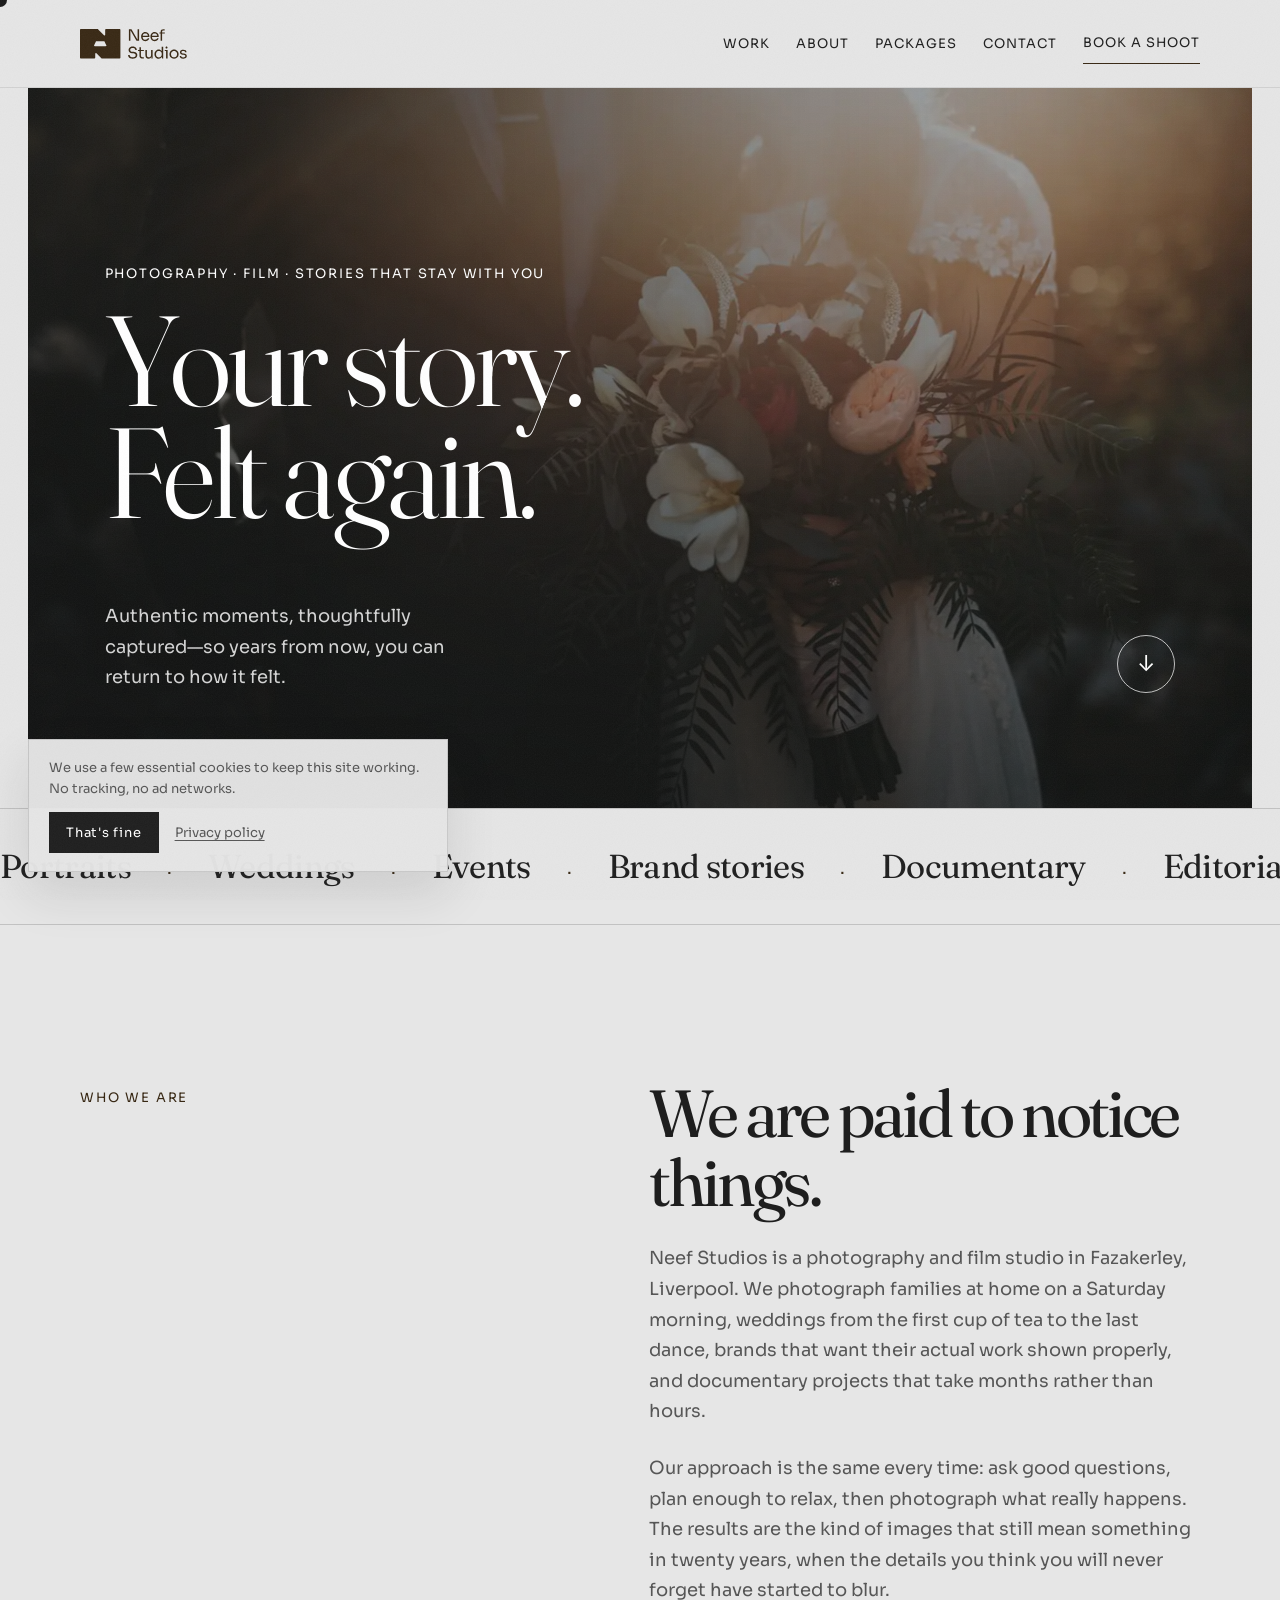
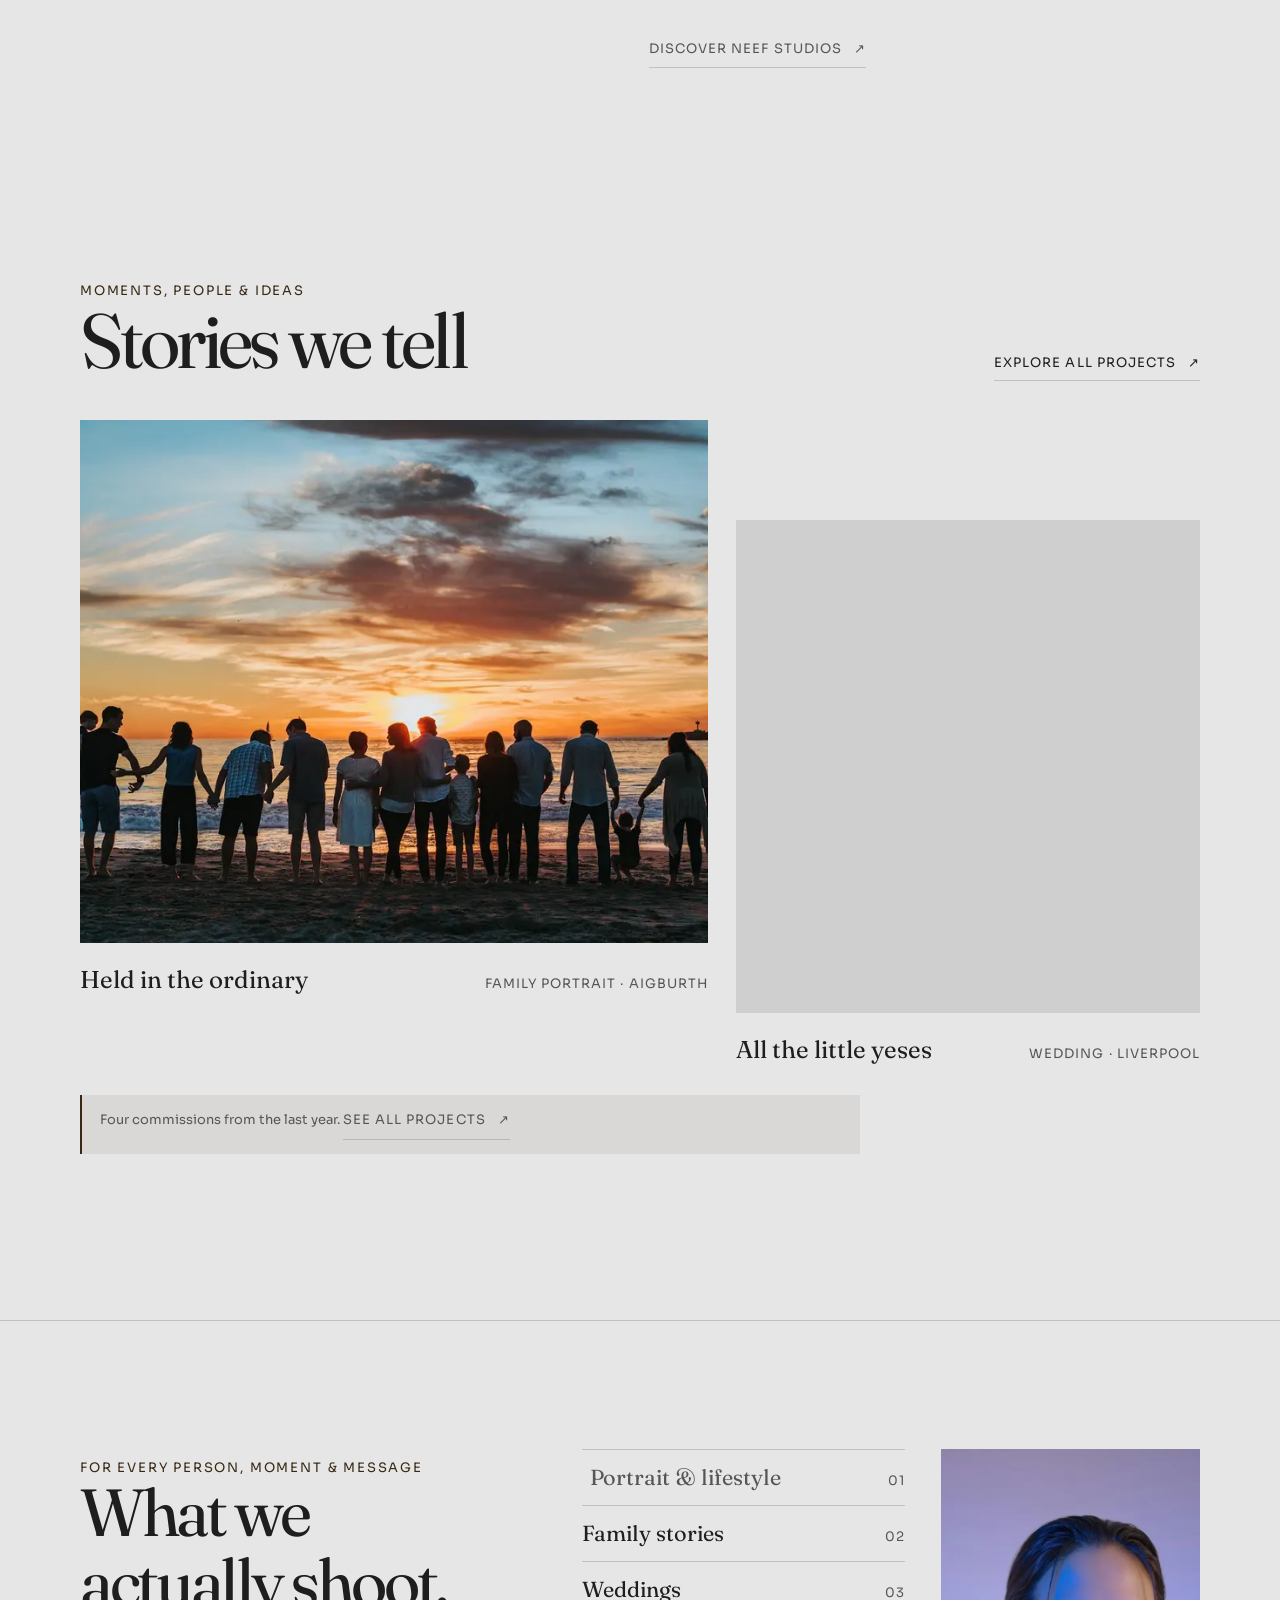
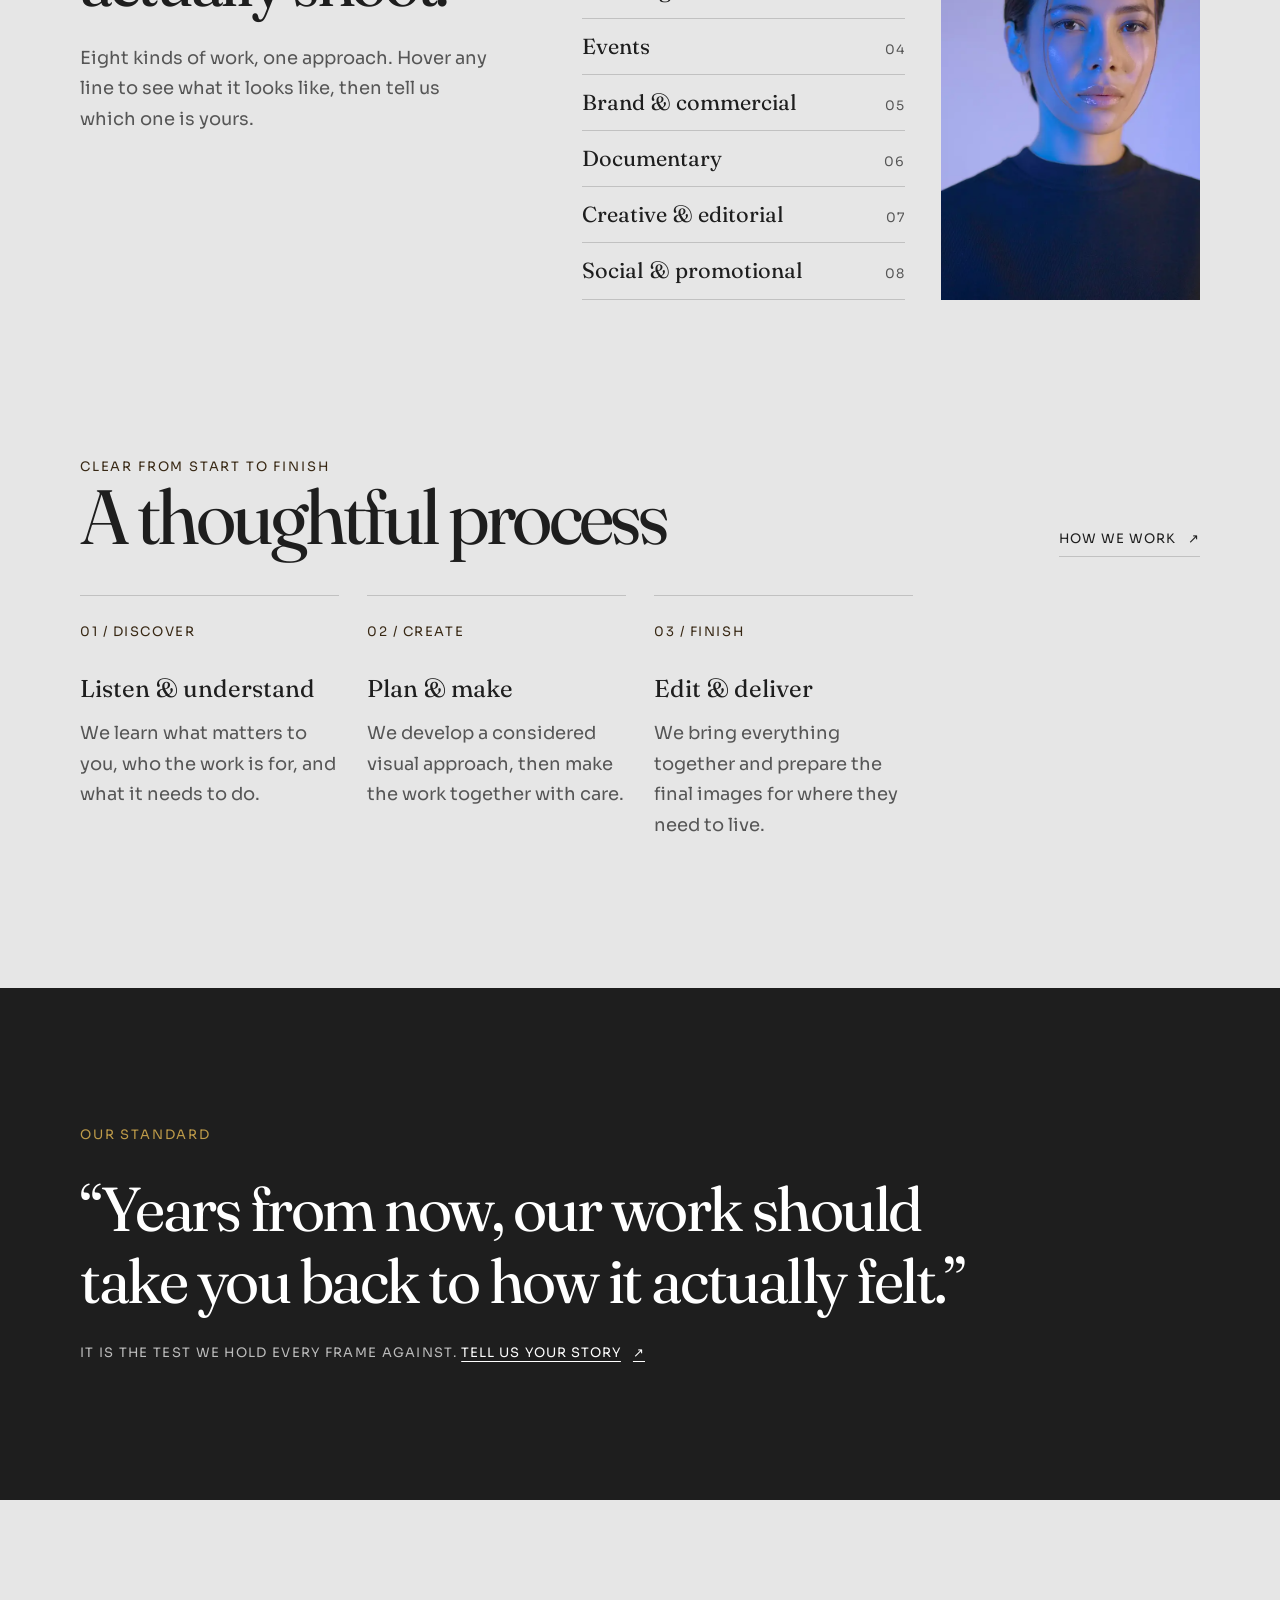
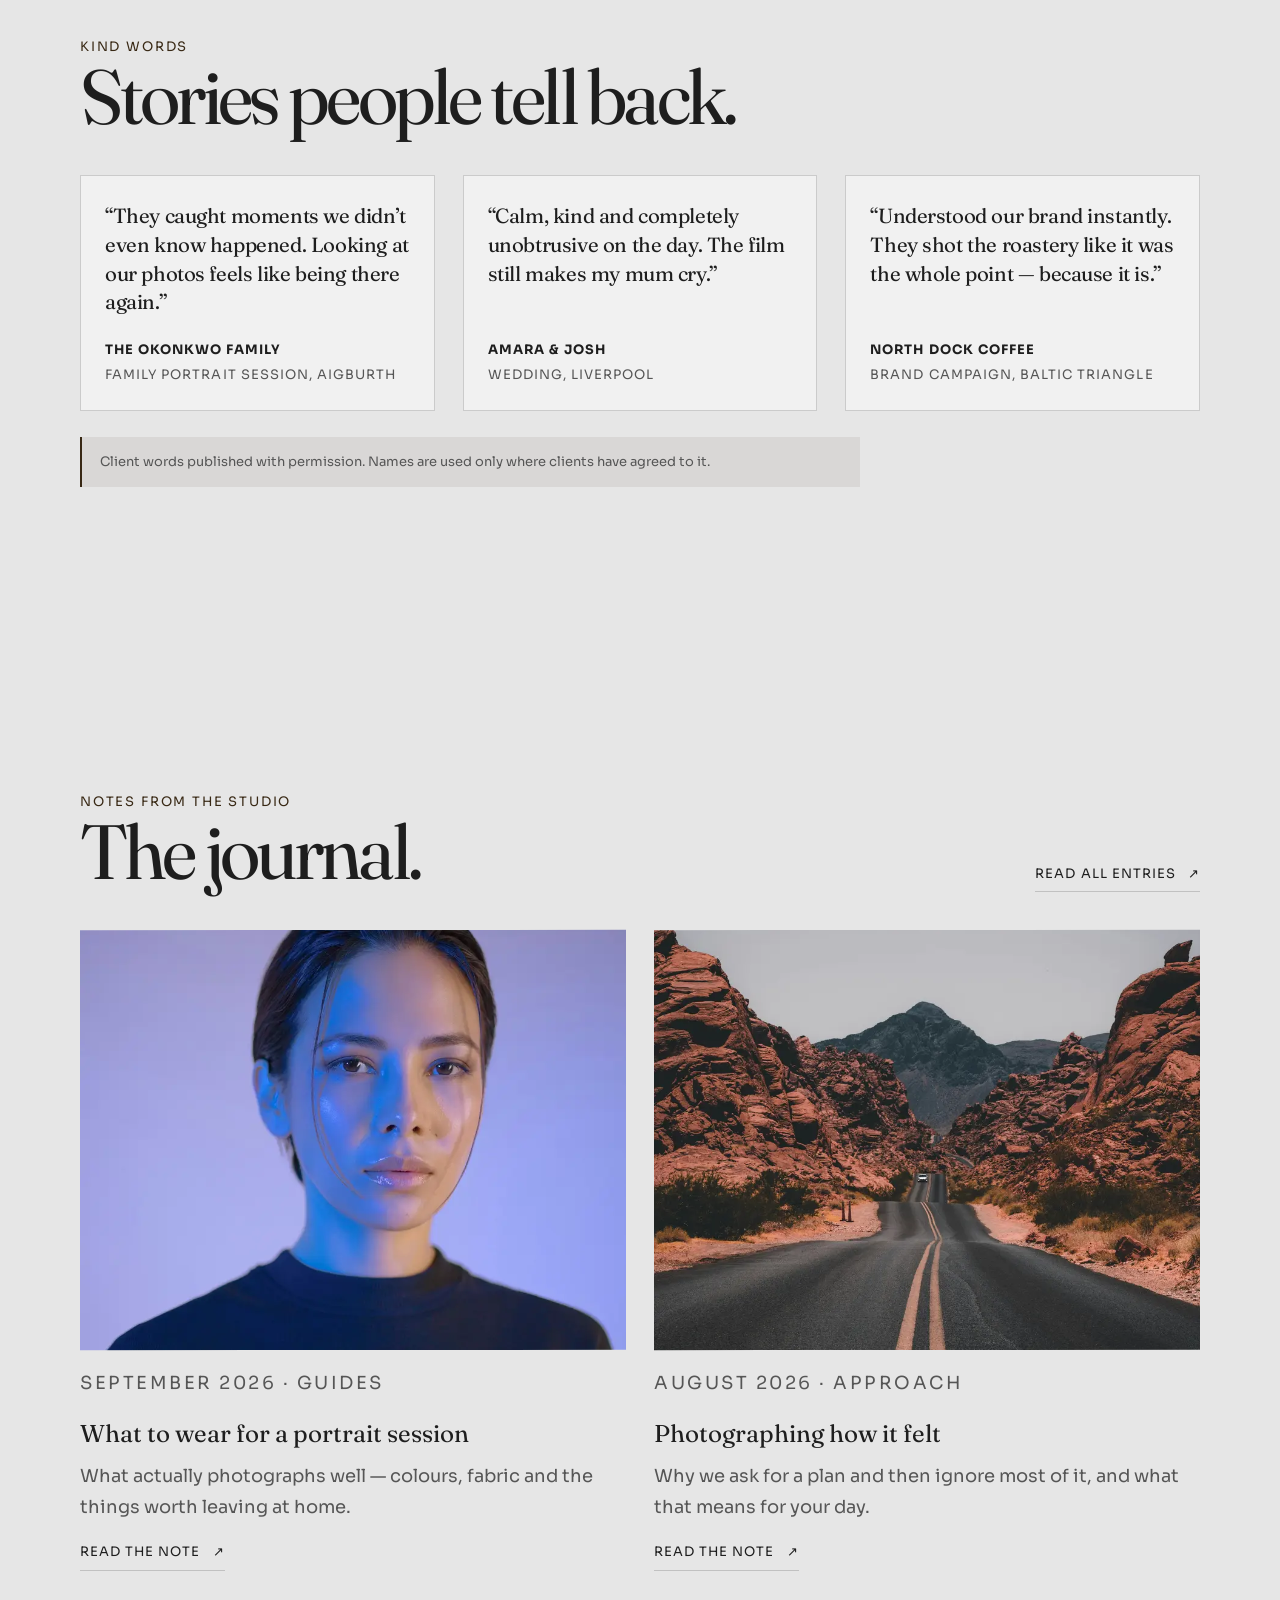
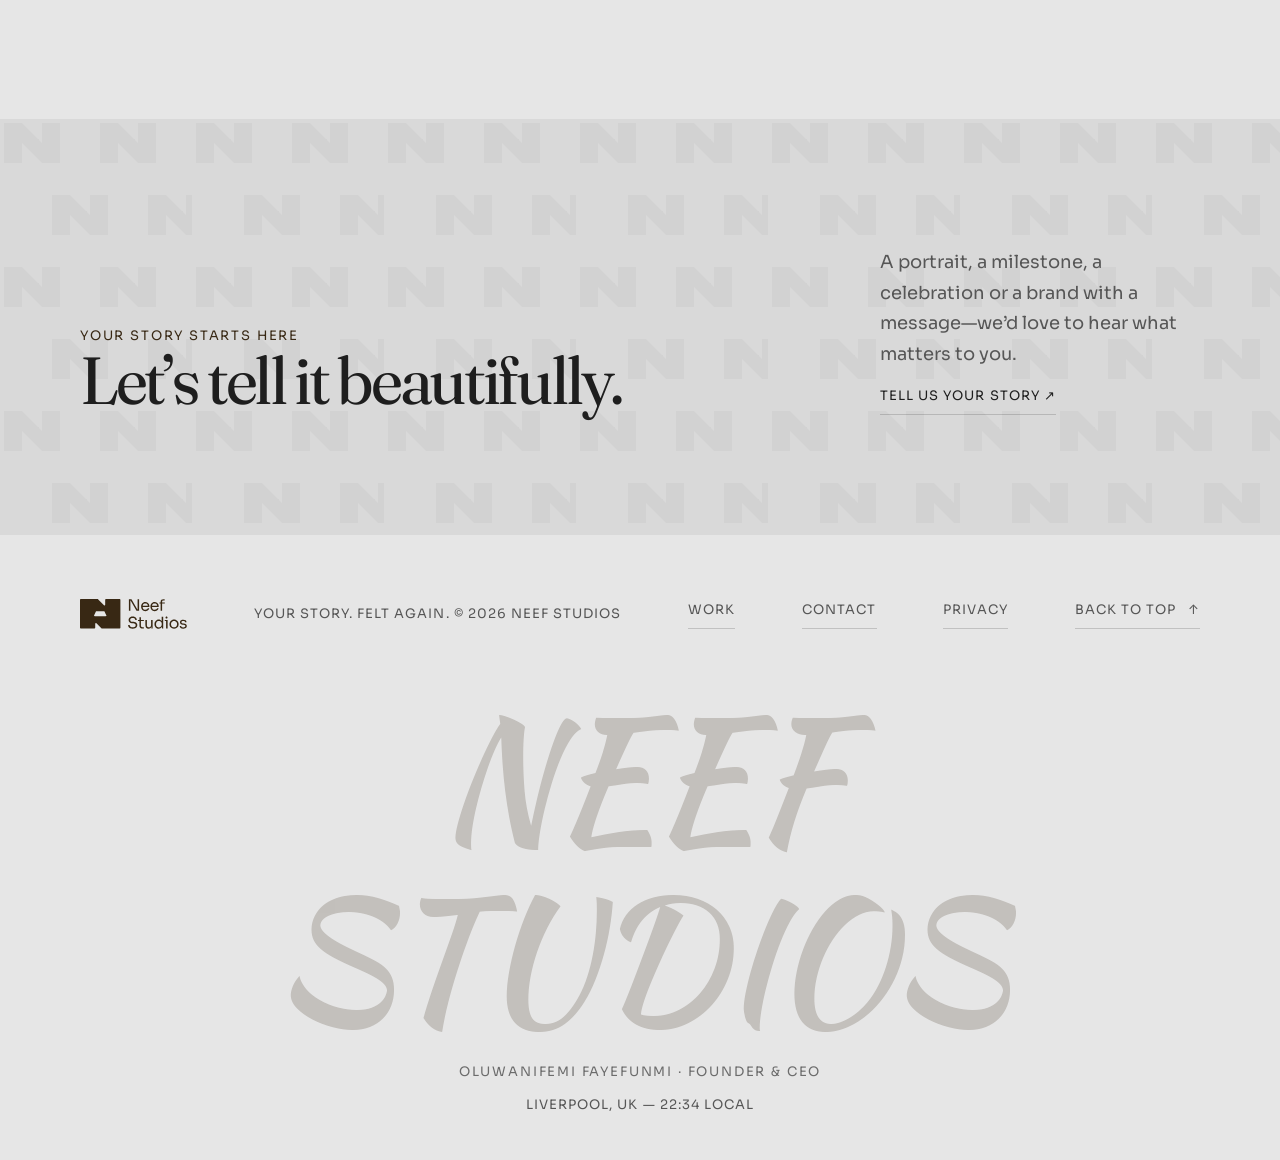
==== commit b533ec6a: "Update to testimonial" ====
--- a/index.html
+++ b/index.html
@@ -182,32 +182,6 @@
             </div>
         </section>
 
-        <section class="section home-process reveal" aria-label="What makes a Neef Studios story">
-            <div class="section-heading">
-                <div>
-                    <p class="section-label">A little more than a camera</p>
-                    <h2>Made to feel like you.</h2>
-                </div>
-            </div>
-            <div class="value-grid reveal-group">
-                <article class="value-card">
-                    <svg class="service-icon" aria-hidden="true"><use href="assets/icons.svg#icon-people"></use></svg>
-                    <h3>At ease, as you are</h3>
-                    <p>A warm, thoughtful approach that makes room for real people and natural moments.</p>
-                </article>
-                <article class="value-card">
-                    <svg class="service-icon" aria-hidden="true"><use href="assets/icons.svg#icon-heart"></use></svg>
-                    <h3>Feeling in every frame</h3>
-                    <p>We look beyond the obvious for the expressions, gestures and atmosphere that bring a story to life.</p>
-                </article>
-                <article class="value-card">
-                    <svg class="service-icon" aria-hidden="true"><use href="assets/icons.svg#icon-spark"></use></svg>
-                    <h3>Made to stay with you</h3>
-                    <p>Carefully finished photographs and films to revisit, share and keep close for years to come.</p>
-                </article>
-            </div>
-        </section>
-
         <section class="section home-process reveal" aria-labelledby="process-title">
             <div class="section-heading">
                 <div>
@@ -251,15 +225,15 @@
                 </div>
             </div>
             <div class="testimonial-grid reveal-group">
-                <figure class="testimonial-card">
+                <figure class="testimonial-card" data-numeral="01">
                     <blockquote>“They caught moments we didn’t even know happened. Looking at our photos feels like being there again.”</blockquote>
                     <figcaption><strong>The Okonkwo family</strong><span>Family portrait session, Aigburth</span></figcaption>
                 </figure>
-                <figure class="testimonial-card">
+                <figure class="testimonial-card" data-numeral="02">
                     <blockquote>“Calm, kind and completely unobtrusive on the day. The film still makes my mum cry.”</blockquote>
                     <figcaption><strong>Amara &amp; Josh</strong><span>Wedding, Liverpool</span></figcaption>
                 </figure>
-                <figure class="testimonial-card">
+                <figure class="testimonial-card" data-numeral="03">
                     <blockquote>“Understood our brand instantly. They shot the roastery like it was the whole point — because it is.”</blockquote>
                     <figcaption><strong>North Dock Coffee</strong><span>Brand campaign, Baltic Triangle</span></figcaption>
                 </figure>
--- a/styles.css
+++ b/styles.css
@@ -696,11 +696,6 @@
         filter: saturate(0.92);
     }
 
-    .testimonial-card:active {
-        transform: translateY(-2px);
-        box-shadow: var(--shadow);
-    }
-
     .work-index__row:active {
         padding-left: 10px;
     }
@@ -1553,7 +1548,6 @@
 }
 
 .process-grid,
-.value-grid,
 .detail-grid {
     display: grid;
     grid-template-columns: repeat(4, minmax(0, 1fr));
@@ -1561,7 +1555,6 @@
 }
 
 .process-card,
-.value-card,
 .detail-card {
     padding-top: 20px;
     border-top: 1px solid var(--line);
@@ -1574,7 +1567,6 @@
 }
 
 .process-card h3,
-.value-card h3,
 .detail-card h3 {
     margin: 22px 0 10px;
     font-family: "Fraunces", Georgia, "Times New Roman", serif;
@@ -1583,7 +1575,6 @@
 }
 
 .process-card p,
-.value-card p,
 .detail-card p {
     margin: 0;
     color: var(--muted);
@@ -1690,6 +1681,19 @@
 .site-footer > *:not(.footer-signature) {
     position: relative;
     z-index: 1;
+}
+
+/* Tablet: keep flex row but let it wrap evenly */
+@media (min-width: 701px) and (max-width: 1100px) {
+    .site-footer {
+        justify-content: center;
+        row-gap: 18px;
+    }
+
+    .site-footer .footer-tagline {
+        width: 100%;
+        text-align: center;
+    }
 }
 
 /* Clear footer boundary on pages that end without the patterned CTA band */
@@ -2531,7 +2535,35 @@
 
 .testimonials {
     padding-top: clamp(76px, 10vw, 128px);
-    padding-bottom: clamp(76px, 10vw, 128px);
+    padding-bottom: clamp(88px, 12vw, 148px);
+}
+
+/* Signature interaction: the card's oversized index numeral fades in on hover */
+
+.testimonial-card {
+    position: relative;
+    overflow: hidden;
+}
+
+.testimonial-card::after {
+    position: absolute;
+    right: 0.06em;
+    bottom: -0.14em;
+    font-family: "Fraunces", Georgia, "Times New Roman", serif;
+    font-size: 6.2rem;
+    line-height: 1;
+    color: var(--accent);
+    content: attr(data-numeral);
+    opacity: 0;
+    transform: translateY(12px) rotate(-3deg);
+    transition: opacity 420ms var(--ease-out), transform 520ms var(--ease-out);
+    pointer-events: none;
+}
+
+.testimonial-card:hover::after,
+.testimonial-card:focus-within::after {
+    opacity: 0.12;
+    transform: translateY(0) rotate(-3deg);
 }
 
 .testimonial-grid {
@@ -2577,6 +2609,7 @@
 .testimonial-card figcaption strong {
     color: var(--ink);
 }
+
 
 /* ---------- Journal ---------- */
 
@@ -2986,15 +3019,9 @@
     }
 
     .projects,
-    .process-grid,
-    .value-grid {
+    .process-grid {
         grid-template-columns: 1fr;
         gap: 38px;
-    }
-
-    .testimonial-grid {
-        grid-template-columns: 1fr;
-        gap: 22px;
     }
 
     .packages-grid {
@@ -3091,11 +3118,11 @@
 
     .site-footer {
         flex-direction: column;
-        align-items: stretch;
+        align-items: center;
         gap: 0;
         padding-top: 30px;
         padding-bottom: 30px;
-        text-align: left;
+        text-align: center;
     }
 
     /* Brand block, centred */
@@ -3116,6 +3143,7 @@
         padding: 13px 0;
         border-bottom: 1px solid var(--line);
         letter-spacing: 0.1em;
+        text-align: center;
     }
 
     .site-footer > a.text-link:last-of-type {
